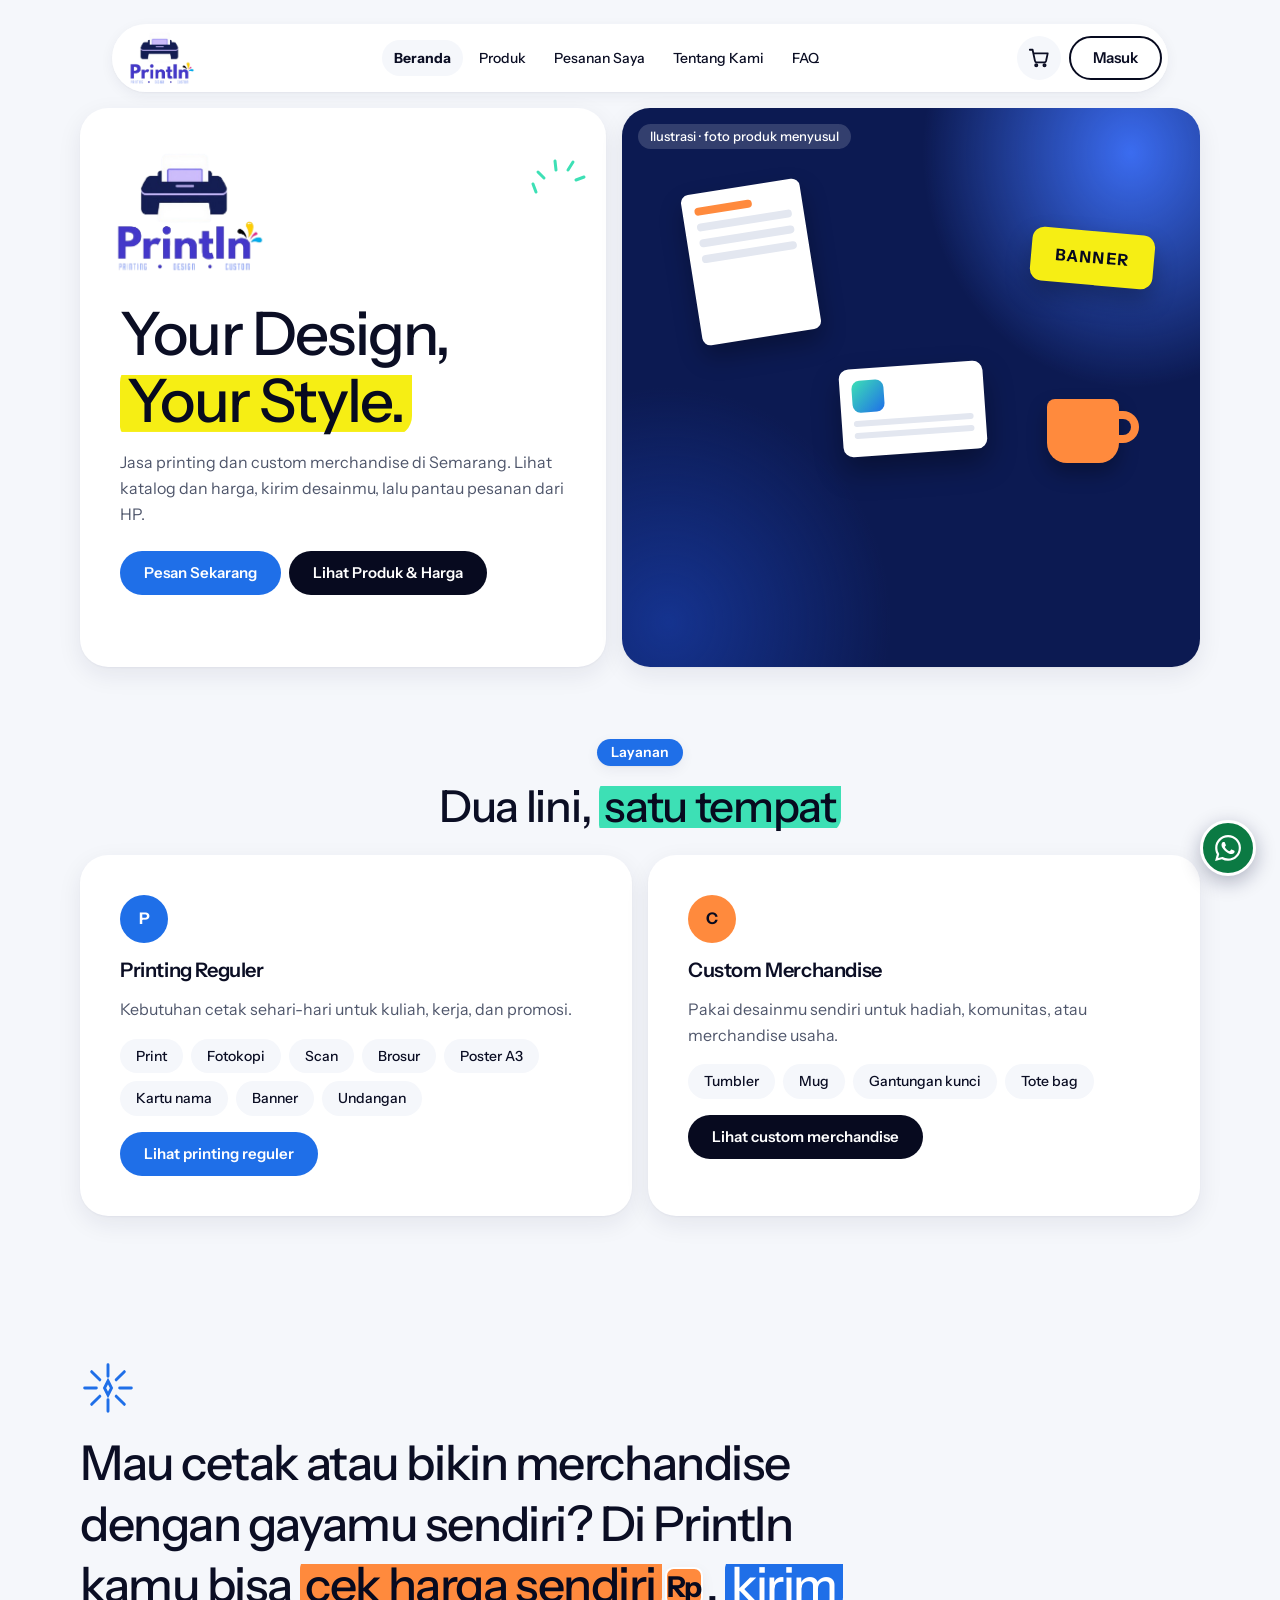
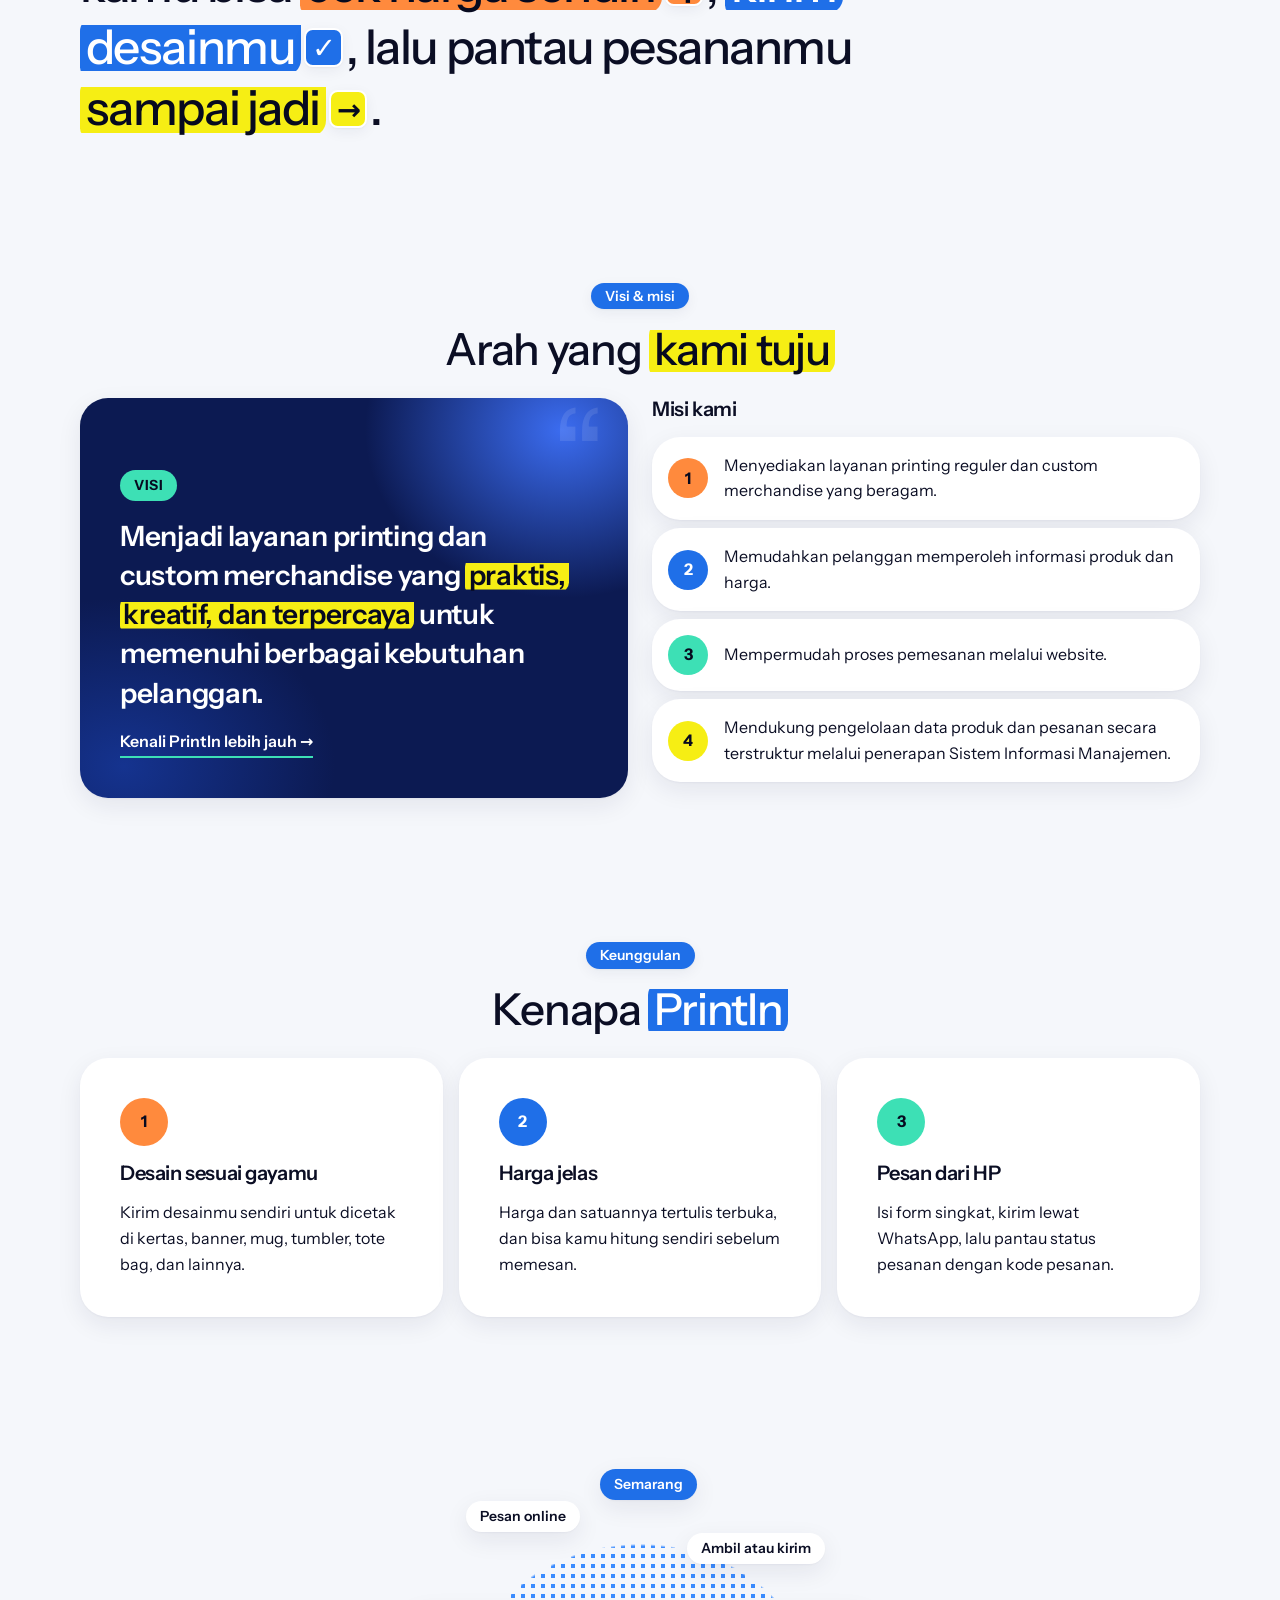
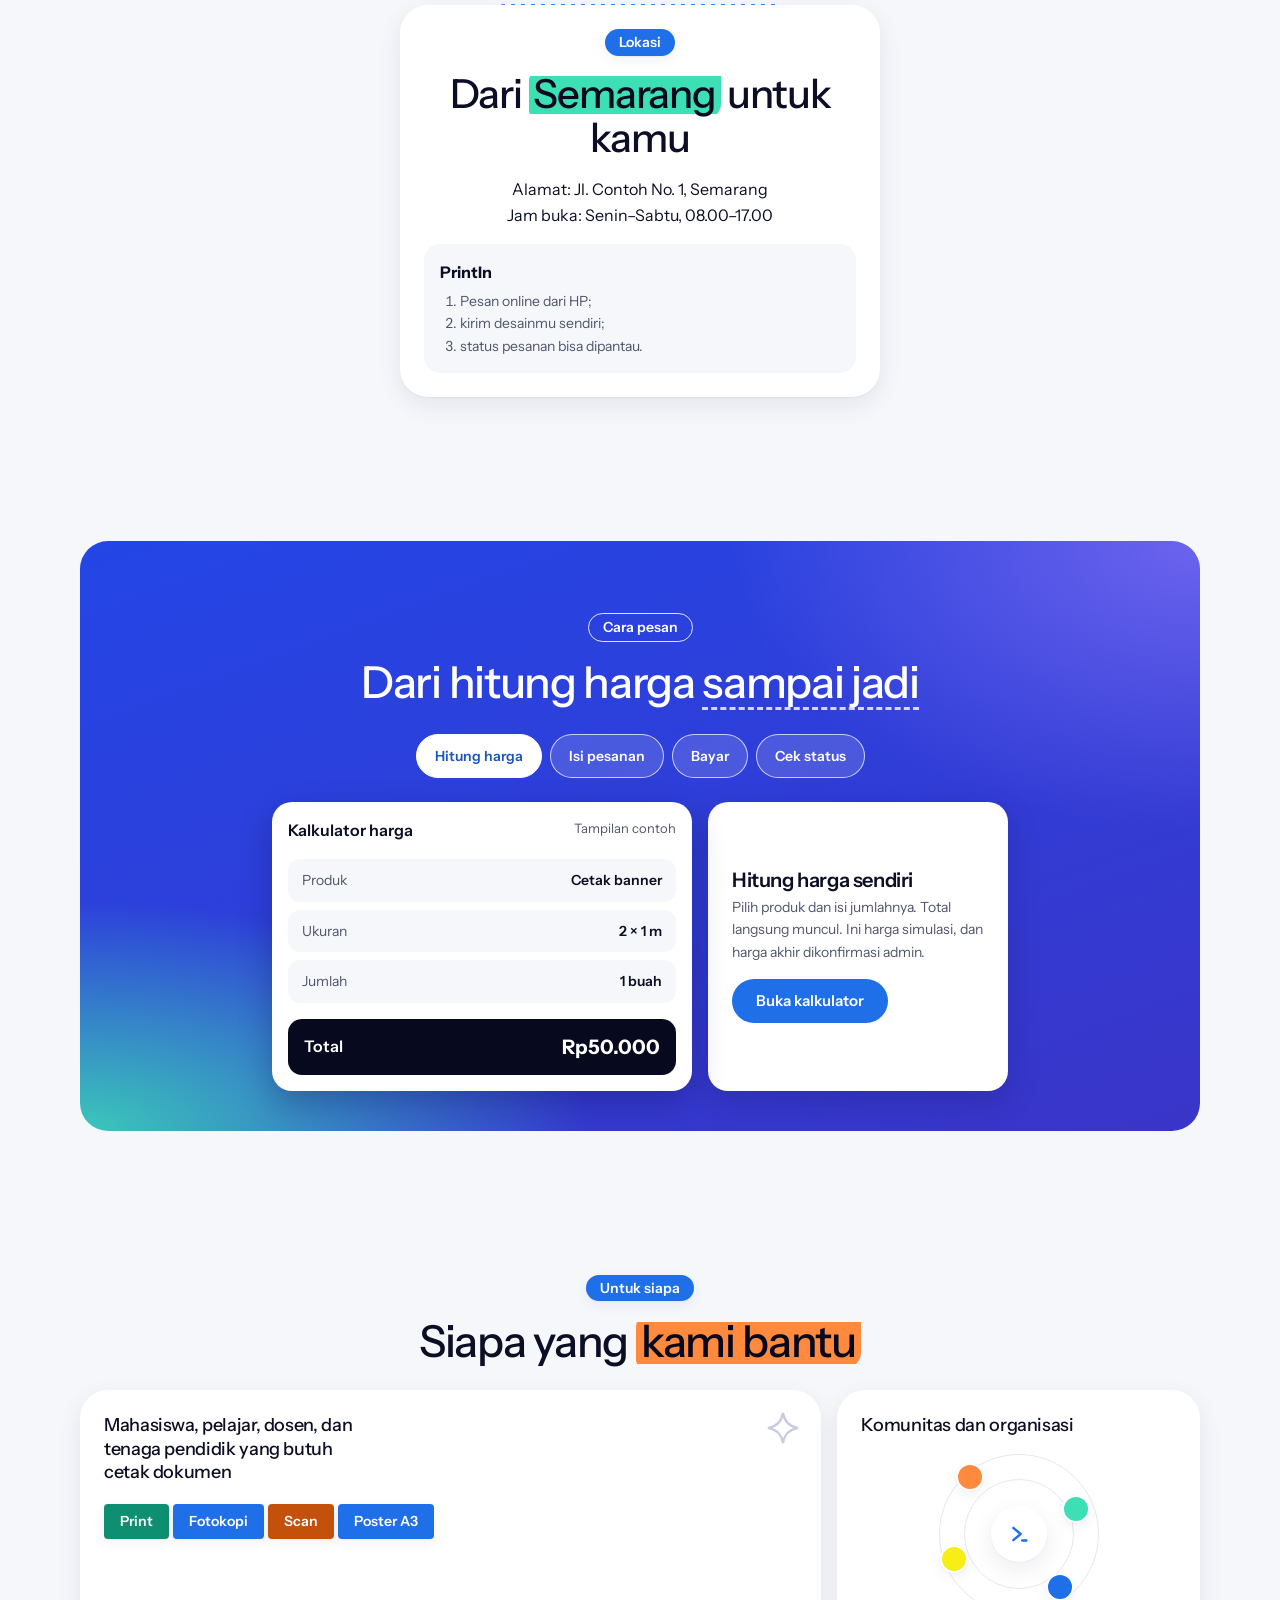
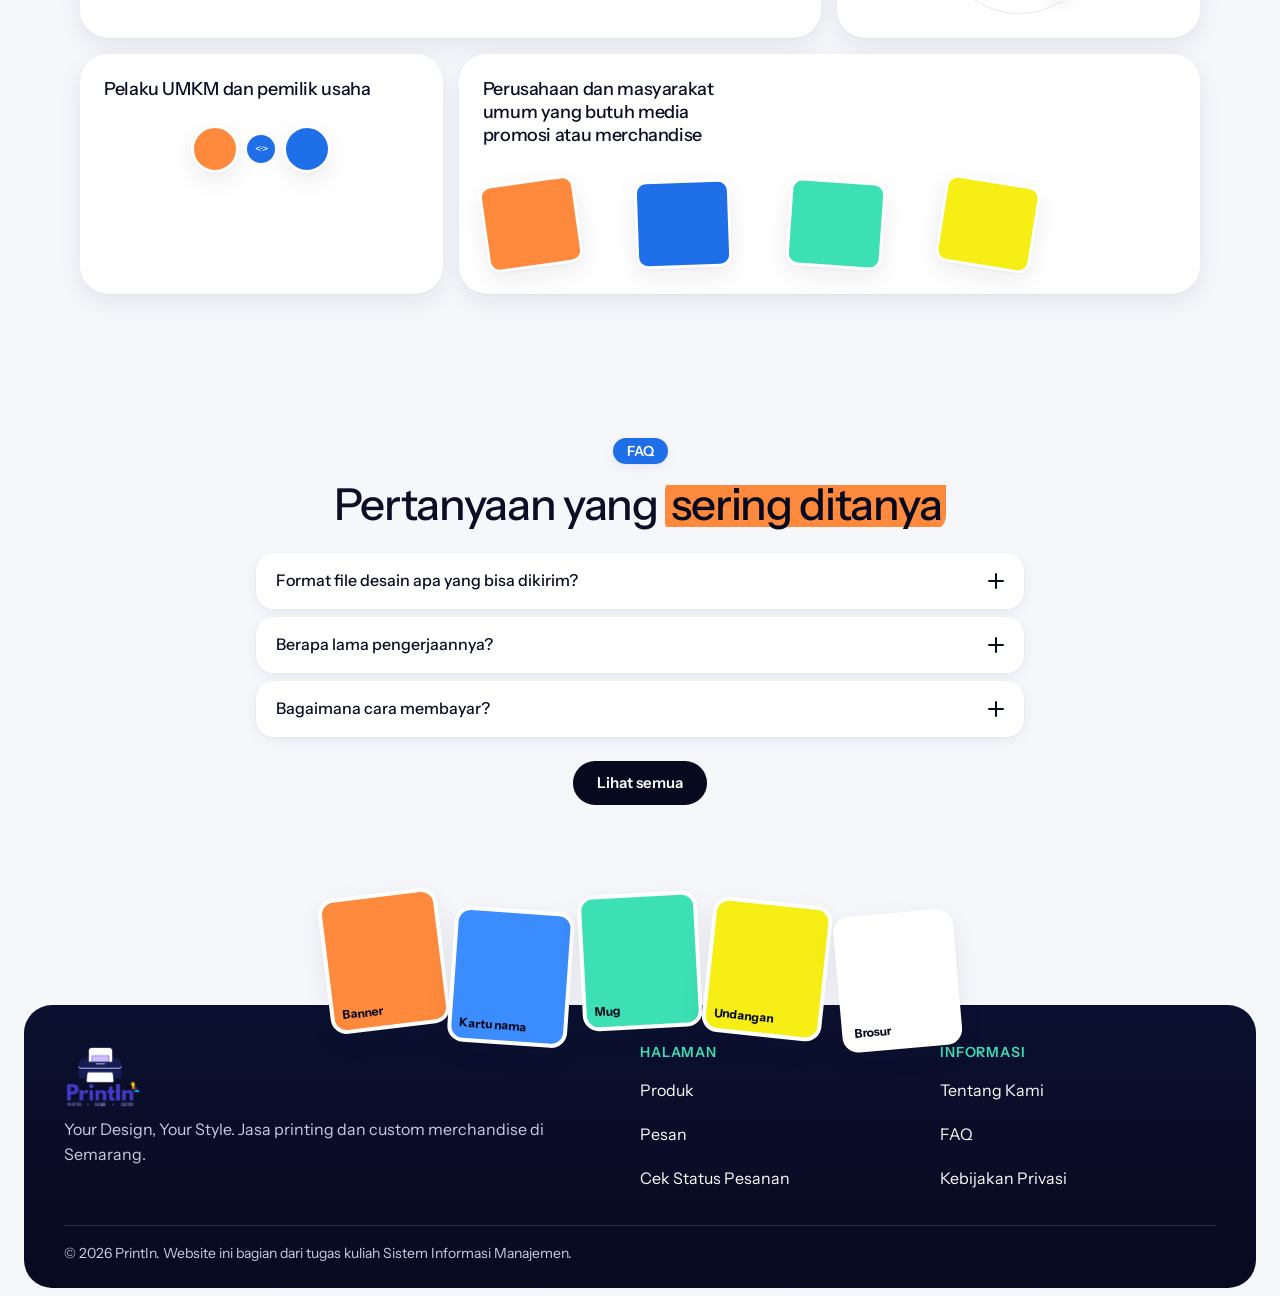
==== index.html @ f27b5f3b "2 commit" ====
<!DOCTYPE html>
<html lang="id">
<head>
  <meta charset="UTF-8">
  <meta name="viewport" content="width=device-width, initial-scale=1">
  <title>PrintIn — Your Design, Your Style</title>
  <meta name="description" content="PrintIn, jasa printing dan custom merchandise di Semarang. Lihat katalog, hitung harga, kirim desainmu, dan pantau pesanan dari HP.">
  <script>document.documentElement.classList.add('js')</script>
  <link rel="stylesheet" href="css/style.css">
  <link rel="icon" type="image/png" href="img/printin-logo.png">
</head>
<body>
  <a class="lewati-konten" href="#konten">Lewati ke konten</a>

  <header class="header-situs">
    <div class="wadah">
      <div class="pil-nav">
        <a class="logo" href="index.html" aria-label="PrintIn, ke beranda"><img class="logo-gambar" src="img/printin-logo.png" alt="PrintIn" width="61" height="48"></a>
        <nav aria-label="Menu utama">
          <ul class="menu-utama" id="menu-utama">
            <li><a href="index.html">Beranda</a></li>
            <li><a href="produk.html">Produk</a></li>
            <!-- <li><a href="pesan.html">Pesan</a></li> -->
            <li><a href="status.html">Pesanan Saya</a></li>
            <li><a href="tentang.html">Tentang Kami</a></li>
            <li><a href="kontak.html">FAQ</a></li>
            <li class="hanya-hp"><a href="login.html">Masuk</a></li>
            <li class="hanya-hp"><a href="daftar.html">Daftar</a></li>
          </ul>
        </nav>
        <div class="aksi-nav">
          <a class="tombol-keranjang" href="keranjang.html" aria-label="Keranjang, kosong">
            <svg viewBox="0 0 24 24" width="22" height="22" fill="none" stroke="currentColor" stroke-width="2" stroke-linecap="round" stroke-linejoin="round" aria-hidden="true" focusable="false"><circle cx="9" cy="20" r="1.2"/><circle cx="18" cy="20" r="1.2"/><path d="M2 3h3l2.6 12.2a2 2 0 0 0 2 1.6h8.2a2 2 0 0 0 1.9-1.5L21.5 7H6"/></svg>
            <span class="lencana" data-jumlah-keranjang hidden>0</span>
          </a>
          <a class="btn btn-garis btn-masuk" href="login.html">Masuk</a>
          <button class="tombol-menu" type="button" aria-expanded="false" aria-controls="menu-utama" aria-label="Buka menu">
            <span class="garis"></span><span class="garis"></span><span class="garis"></span>
          </button>
        </div>
      </div>
    </div>
  </header>

  <main id="konten">
    <!-- Hero: tagline + value proposition -->
    <section class="hero" aria-labelledby="judul-hero">
      <div class="wadah hero-grid">
        <div class="kartu hero-teks-kartu reveal">
          <img class="logo-kotak" src="img/printin-logo.png" alt="Logo PrintIn: printer dengan percikan tinta" width="130" height="102">
          <svg class="doodle doodle-sinar" viewBox="0 0 56 56" fill="none" stroke="currentColor" stroke-width="3" stroke-linecap="round" aria-hidden="true"><path d="M6 36l-3-8M14 22l-6-6M26 14l-1-9M38 14l5-8M46 24l8-3"/></svg>
          <h1 id="judul-hero" lang="en">Your Design, <span class="sorot">Your Style.</span></h1>
          <p class="hero-sub">Jasa printing dan custom merchandise di Semarang. Lihat katalog dan harga, kirim desainmu, lalu pantau pesanan dari HP.</p>
          <div class="hero-aksi">
            <a class="btn btn-utama" href="pesan.html">Pesan Sekarang</a>
            <a class="btn btn-hitam" href="produk.html">Lihat Produk &amp; Harga</a>
          </div>
        </div>
        <div class="hero-visual reveal" style="--d: 120ms" role="img" aria-label="Ilustrasi kertas, banner, kartu nama, dan mug. Foto produk asli menyusul.">
          <p class="catatan-visual">Ilustrasi &middot; foto produk menyusul</p>
          <div class="benda benda-kertas"><i></i><i></i><i></i><i></i></div>
          <div class="benda benda-banner">BANNER</div>
          <div class="benda benda-kartu"><b></b><i></i><i></i></div>
          <div class="benda benda-mug"></div>
        </div>
      </div>
    </section>

    <!-- Dua lini layanan -->
    <section class="wadah bagian" aria-labelledby="judul-lini">
      <div class="tengah reveal">
        <span class="pil">Layanan</span>
        <h2 id="judul-lini">Dua lini, <span class="sorot sorot-tosca">satu tempat</span></h2>
      </div>
      <div class="dua-kolom" data-urut>
        <article class="kartu kartu-pad kartu-lini">
          <span class="ikon-bulat bg-biru" aria-hidden="true">P</span>
          <h3>Printing Reguler</h3>
          <p>Kebutuhan cetak sehari-hari untuk kuliah, kerja, dan promosi.</p>
          <ul class="chip-daftar daftar-bersih">
            <li class="chip">Print</li><li class="chip">Fotokopi</li><li class="chip">Scan</li><li class="chip">Brosur</li><li class="chip">Poster A3</li><li class="chip">Kartu nama</li><li class="chip">Banner</li><li class="chip">Undangan</li>
          </ul>
          <a class="btn btn-utama" href="produk.html?lini=Printing%20Reguler">Lihat printing reguler</a>
        </article>
        <article class="kartu kartu-pad kartu-lini">
          <span class="ikon-bulat bg-oranye" aria-hidden="true">C</span>
          <h3>Custom Merchandise</h3>
          <p>Pakai desainmu sendiri untuk hadiah, komunitas, atau merchandise usaha.</p>
          <ul class="chip-daftar daftar-bersih">
            <li class="chip">Tumbler</li><li class="chip">Mug</li><li class="chip">Gantungan kunci</li><li class="chip">Tote bag</li>
          </ul>
          <a class="btn btn-hitam" href="produk.html?lini=Custom%20Merchandise">Lihat custom merchandise</a>
        </article>
      </div>
    </section>

    <!-- Pernyataan besar dengan stabilo -->
    <section class="wadah pernyataan reveal" aria-label="Tentang PrintIn">
      <svg class="doodle doodle-percik" viewBox="0 0 48 48" fill="none" stroke="currentColor" stroke-width="2.5" stroke-linecap="round" aria-hidden="true"><path d="M24 4v10M24 34v10M4 24h10M34 24h10M10 10l7 7M31 31l7 7M38 10l-7 7M17 31l-7 7"/><path d="M24 18l3 6-3 6-3-6z"/></svg>
      <p>Mau cetak atau bikin merchandise dengan gayamu sendiri? Di PrintIn kamu bisa <span class="sorot sorot-oranye">cek harga sendiri</span><span class="ikon-kecil ikon-oranye" aria-hidden="true">Rp</span>, <span class="sorot sorot-biru" style="transition-delay: 800ms">kirim desainmu</span><span class="ikon-kecil ikon-biru" aria-hidden="true">&#10003;</span>, lalu pantau pesananmu <span class="sorot" style="transition-delay: 1250ms">sampai jadi</span><span class="ikon-kecil ikon-kuning" aria-hidden="true">&rarr;</span>.</p>
    </section>

    <!-- Visi & misi: sama dengan halaman Tentang Kami (CLAUDE.md bagian 1) -->
    <section class="wadah bagian" aria-labelledby="judul-visi">
      <div class="tengah reveal">
        <span class="pil">Visi &amp; misi</span>
        <h2 id="judul-visi">Arah yang <span class="sorot">kami tuju</span></h2>
      </div>
      <div class="visi-misi">
        <article class="visi-kartu reveal" aria-labelledby="judul-visi-teks">
          <span class="visi-label" id="judul-visi-teks">Visi</span>
          <p class="visi-isi">Menjadi layanan printing dan custom merchandise yang <span class="sorot">praktis, kreatif, dan terpercaya</span> untuk memenuhi berbagai kebutuhan pelanggan.</p>
          <a class="visi-tautan" href="tentang.html">Kenali PrintIn lebih jauh <span aria-hidden="true">&rarr;</span></a>
        </article>
        <div class="misi-wadah">
          <h3 class="misi-judul reveal">Misi kami</h3>
          <ol class="misi-daftar daftar-bersih" data-urut>
            <li class="kartu misi-item">
              <span class="ikon-bulat bg-oranye" aria-hidden="true">1</span>
              <p>Menyediakan layanan printing reguler dan custom merchandise yang beragam.</p>
            </li>
            <li class="kartu misi-item">
              <span class="ikon-bulat bg-biru" aria-hidden="true">2</span>
              <p>Memudahkan pelanggan memperoleh informasi produk dan harga.</p>
            </li>
            <li class="kartu misi-item">
              <span class="ikon-bulat bg-tosca" aria-hidden="true">3</span>
              <p>Mempermudah proses pemesanan melalui website.</p>
            </li>
            <li class="kartu misi-item">
              <span class="ikon-bulat bg-kuning" aria-hidden="true">4</span>
              <p>Mendukung pengelolaan data produk dan pesanan secara terstruktur melalui penerapan Sistem Informasi Manajemen.</p>
            </li>
          </ol>
        </div>
      </div>
    </section>

    <!-- Keunggulan -->
    <section class="wadah bagian" aria-labelledby="judul-unggul">
      <div class="tengah reveal">
        <span class="pil">Keunggulan</span>
        <h2 id="judul-unggul">Kenapa <span class="sorot sorot-biru">PrintIn</span></h2>
      </div>
      <div class="kisi kisi-3" data-urut>
        <div class="kartu kartu-pad">
          <span class="ikon-bulat bg-oranye" aria-hidden="true">1</span>
          <h3>Desain sesuai gayamu</h3>
          <p>Kirim desainmu sendiri untuk dicetak di kertas, banner, mug, tumbler, tote bag, dan lainnya.</p>
        </div>
        <div class="kartu kartu-pad">
          <span class="ikon-bulat bg-biru" aria-hidden="true">2</span>
          <h3>Harga jelas</h3>
          <p>Harga dan satuannya tertulis terbuka, dan bisa kamu hitung sendiri sebelum memesan.</p>
        </div>
        <div class="kartu kartu-pad">
          <span class="ikon-bulat bg-tosca" aria-hidden="true">3</span>
          <h3>Pesan dari HP</h3>
          <p>Isi form singkat, kirim lewat WhatsApp, lalu pantau status pesanan dengan kode pesanan.</p>
        </div>
      </div>
    </section>

    <!-- Lokasi -->
    <section class="wadah bagian lokasi" aria-labelledby="judul-lokasi">
      <div class="lokasi-bungkus reveal">
        <div class="kubah" aria-hidden="true"></div>
        <span class="kubah-pin">Pesan online</span>
        <span class="kubah-pin">Ambil atau kirim</span>
        <span class="kubah-pin utama">Semarang</span>
      </div>
      <div class="kartu lokasi-kartu reveal" style="--d: 150ms">
        <span class="pil">Lokasi</span>
        <h2 id="judul-lokasi">Dari <span class="sorot sorot-tosca">Semarang</span> untuk kamu</h2>
        <p>Alamat: <span data-config="alamat">Jl. Contoh No. 1, Semarang</span><br>Jam buka: <span data-config="jamBuka">Senin–Sabtu, 08.00–17.00</span></p>
        <div class="panel-daftar">
          <strong>PrintIn</strong>
          <ol>
            <li>Pesan online dari HP;</li>
            <li>kirim desainmu sendiri;</li>
            <li>status pesanan bisa dipantau.</li>
          </ol>
        </div>
      </div>
    </section>

    <!-- Cara pesan: bagian bergradien dengan tab -->
    <section class="wadah bagian" aria-labelledby="judul-fitur">
      <div class="fitur reveal" data-tab>
        <div class="tengah">
          <span class="pil pil-garis">Cara pesan</span>
          <h2 id="judul-fitur">Dari hitung harga <span class="garis-bawah">sampai jadi</span></h2>
        </div>
        <div class="tab-daftar" role="tablist" aria-label="Langkah memesan">
          <button class="tab" role="tab" id="tab-1" aria-controls="panel-1" aria-selected="true" type="button">Hitung harga</button>
          <button class="tab" role="tab" id="tab-2" aria-controls="panel-2" aria-selected="false" type="button">Isi pesanan</button>
          <button class="tab" role="tab" id="tab-3" aria-controls="panel-3" aria-selected="false" type="button">Bayar</button>
          <button class="tab" role="tab" id="tab-4" aria-controls="panel-4" aria-selected="false" type="button">Cek status</button>
        </div>

        <div class="panel-tab" role="tabpanel" id="panel-1" aria-labelledby="tab-1">
          <div class="mock" aria-hidden="true">
            <p class="mock-label">Tampilan contoh</p>
            <p class="mock-judul">Kalkulator harga</p>
            <div class="mock-baris"><span>Produk</span><span>Cetak banner</span></div>
            <div class="mock-baris"><span>Ukuran</span><span>2 &times; 1 m</span></div>
            <div class="mock-baris"><span>Jumlah</span><span>1 buah</span></div>
            <div class="mock-total"><span>Total</span><strong>Rp50.000</strong></div>
          </div>
          <div class="keterangan-fitur">
            <div>
              <h3>Hitung harga sendiri</h3>
              <p>Pilih produk dan isi jumlahnya. Total langsung muncul. Ini harga simulasi, dan harga akhir dikonfirmasi admin.</p>
            </div>
            <a class="btn btn-utama" href="produk.html#kalkulator">Buka kalkulator</a>
          </div>
        </div>

        <div class="panel-tab" role="tabpanel" id="panel-2" aria-labelledby="tab-2">
          <div class="mock" aria-hidden="true">
            <p class="mock-label">Tampilan contoh</p>
            <p class="mock-judul">Form pesanan</p>
            <div class="mock-baris"><span>Nama</span><span>Nama kamu</span></div>
            <div class="mock-baris"><span>WhatsApp</span><span>08xx xxxx xxxx</span></div>
            <div class="mock-baris"><span>Link file desain</span><span>drive.google.com/…</span></div>
            <div class="mock-centang"><i></i>Saya setuju dengan Kebijakan Privasi</div>
            <div class="mock-tombol">Lanjut ke WhatsApp</div>
          </div>
          <div class="keterangan-fitur">
            <div>
              <h3>Isi pesanan dan kirim desain</h3>
              <p>Isi nama dan WhatsApp, lalu sertakan link desainmu. Produk custom wajib menyertakan desain.</p>
            </div>
            <a class="btn btn-utama" href="pesan.html">Mulai pesan</a>
          </div>
        </div>

        <div class="panel-tab" role="tabpanel" id="panel-3" aria-labelledby="tab-3">
          <div class="mock" aria-hidden="true">
            <p class="mock-label">Contoh / mockup</p>
            <p class="mock-judul">Pembayaran QRIS</p>
            <div class="mock-qris"></div>
            <div class="mock-baris"><span>Nominal</span><span>Rp50.000</span></div>
            <div class="mock-baris"><span>Catatan</span><span>Bukan pembayaran sungguhan</span></div>
          </div>
          <div class="keterangan-fitur">
            <div>
              <h3>Bayar lewat QRIS</h3>
              <p>Halaman pembayaran ini contoh (mockup). Setelah bayar, konfirmasi lewat WhatsApp.</p>
            </div>
            <a class="btn btn-utama" href="bayar.html">Lihat halaman bayar</a>
          </div>
        </div>

        <div class="panel-tab" role="tabpanel" id="panel-4" aria-labelledby="tab-4">
          <div class="mock" aria-hidden="true">
            <p class="mock-label">Tampilan contoh</p>
            <p class="mock-judul">Status PRT-0001</p>
            <ul class="mock-linimasa">
              <li>Diterima</li>
              <li>Cek desain</li>
              <li class="aktif">Diproses</li>
              <li class="belum">Siap diambil</li>
              <li class="belum">Selesai</li>
            </ul>
          </div>
          <div class="keterangan-fitur">
            <div>
              <h3>Cek status kapan saja</h3>
              <p>Masukkan kode pesanan untuk melihat sampai mana pesananmu dikerjakan.</p>
            </div>
            <a class="btn btn-utama" href="status.html">Cek status</a>
          </div>
        </div>
      </div>
    </section>

    <!-- Untuk siapa (target pasar) -->
    <section class="wadah bagian" aria-labelledby="judul-siapa">
      <div class="tengah reveal">
        <span class="pil">Untuk siapa</span>
        <h2 id="judul-siapa">Siapa yang <span class="sorot sorot-oranye">kami bantu</span></h2>
      </div>
      <div class="bento" data-urut>
        <div class="kartu bento-kartu bento-lebar">
          <svg class="kilau" viewBox="0 0 24 24" fill="none" stroke="currentColor" stroke-width="1.5" aria-hidden="true"><path d="M12 2c1 6 4 9 10 10-6 1-9 4-10 10-1-6-4-9-10-10 6-1 9-4 10-10z"/></svg>
          <h3>Mahasiswa, pelajar, dosen, dan tenaga pendidik yang butuh cetak dokumen</h3>
          <div aria-hidden="true">
            <span class="tag-melayang tag-tosca">Print</span><span class="tag-melayang tag-biru">Fotokopi</span><span class="tag-melayang tag-oranye">Scan</span><span class="tag-melayang tag-biru">Poster A3</span>
          </div>
        </div>
        <div class="kartu bento-kartu">
          <h3>Komunitas dan organisasi</h3>
          <div class="orbit" aria-hidden="true">
            <span class="orbit-titik"></span><span class="orbit-titik"></span><span class="orbit-titik"></span><span class="orbit-titik"></span>
            <span class="orbit-pusat"><svg viewBox="0 0 32 32" width="26" height="26" fill="none" stroke="#1f6fe8" stroke-width="3" stroke-linecap="round" stroke-linejoin="round"><path d="M9 8.5l9 7.5-9 7.5"/><path d="M20 24h5"/></svg></span>
          </div>
        </div>
        <div class="kartu bento-kartu">
          <h3>Pelaku UMKM dan pemilik usaha</h3>
          <div class="sambung" aria-hidden="true"><span class="sambung-titik"></span><span class="sambung-tengah">&lt;&middot;&gt;</span><span class="sambung-titik"></span></div>
        </div>
        <div class="kartu bento-kartu bento-lebar">
          <h3>Perusahaan dan masyarakat umum yang butuh media promosi atau merchandise</h3>
          <div class="tumpukan" aria-hidden="true"><span class="lembar"></span><span class="lembar"></span><span class="lembar"></span><span class="lembar"></span></div>
        </div>
      </div>
    </section>

    <!-- FAQ ringkas. Selengkapnya di halaman Kontak & FAQ -->
    <section class="wadah bagian" aria-labelledby="judul-faq">
      <div class="tengah reveal">
        <span class="pil">FAQ</span>
        <h2 id="judul-faq">Pertanyaan yang <span class="sorot sorot-oranye">sering ditanya</span></h2>
      </div>
      <div class="faq" data-akordeon data-urut>
        <div class="akordeon-item">
          <h3><button class="akordeon-tombol" id="faq-t1" type="button" aria-expanded="false" aria-controls="faq-p1">Format file desain apa yang bisa dikirim?<span class="plus" aria-hidden="true"></span></button></h3>
          <div class="akordeon-isi" id="faq-p1" role="region" aria-labelledby="faq-t1"><div><p>PDF, PNG, atau JPG dengan ukuran maksimal 10 MB per file. Kamu juga bisa menempelkan link Google Drive di form pesanan.</p></div></div>
        </div>
        <div class="akordeon-item">
          <h3><button class="akordeon-tombol" id="faq-t2" type="button" aria-expanded="false" aria-controls="faq-p2">Berapa lama pengerjaannya?<span class="plus" aria-hidden="true"></span></button></h3>
          <div class="akordeon-isi" id="faq-p2" role="region" aria-labelledby="faq-t2"><div><p>Estimasi selesai tertulis di setiap produk di halaman Produk. Waktunya bisa berubah kalau pesanan sedang ramai.</p></div></div>
        </div>
        <div class="akordeon-item">
          <h3><button class="akordeon-tombol" id="faq-t3" type="button" aria-expanded="false" aria-controls="faq-p3">Bagaimana cara membayar?<span class="plus" aria-hidden="true"></span></button></h3>
          <div class="akordeon-isi" id="faq-p3" role="region" aria-labelledby="faq-t3"><div><p>Lewat QRIS setelah pesanan dikirim. Halaman pembayaran di website ini masih contoh (mockup), jadi konfirmasi pembayaran dilakukan lewat WhatsApp.</p></div></div>
        </div>
      </div>
      <p class="tengah reveal" style="margin-top: 1.5rem;"><a class="btn btn-hitam" href="kontak.html">Lihat semua</a></p>
    </section>
  </main>

  <footer class="footer-situs">
    <div class="footer-lembar" aria-hidden="true"><span>Banner</span><span>Kartu nama</span><span>Mug</span><span>Undangan</span><span>Brosur</span></div>
    <div class="footer-grid">
      <div>
        <a class="logo" href="index.html" aria-label="PrintIn, ke beranda"><img class="logo-gambar" src="img/printin-logo.png" alt="PrintIn" width="61" height="48"></a>
        <p>Your Design, Your Style. Jasa printing dan custom merchandise di Semarang.</p>
      </div>
      <nav aria-label="Tautan footer">
        <h2>Halaman</h2>
        <ul>
          <li><a href="produk.html">Produk</a></li>
          <li><a href="pesan.html">Pesan</a></li>
          <li><a href="status.html">Cek Status Pesanan</a></li>
        </ul>
      </nav>
      <nav aria-label="Informasi">
        <h2>Informasi</h2>
        <ul>
          <li><a href="tentang.html">Tentang Kami</a></li>
          <li><a href="kontak.html">FAQ</a></li>
          <li><a href="privasi.html">Kebijakan Privasi</a></li>
        </ul>
      </nav>
    </div>
    <p class="footer-hak">&copy; <span data-tahun>2026</span> PrintIn. Website ini bagian dari tugas kuliah Sistem Informasi Manajemen.</p>
  </footer>

  <script src="js/config.js"></script>
  <script src="js/main.js"></script>
</body>
</html>
---- css/style.css ----
/* PrintIn — style bersama.
   Gaya: kartu lembut bersudut bulat di atas latar biru-keabuan, navbar pil melayang,
   kata kunci disapu stabilo, elemen muncul bertahap saat di-scroll.
   Mobile-first: dasar untuk layar 360 px, lalu @media untuk layar besar. */

/* Font dihosting sendiri (Instrument Sans, lisensi OFL) */
@font-face {
  font-family: "Instrument Sans";
  font-style: normal;
  font-weight: 400 700;
  font-display: swap;
  src: url("fonts/instrument-sans.woff2") format("woff2");
}

/* ===== Token ===== */
:root {
  /* Warna dasar */
  --latar: #f5f7fb;
  --putih: #ffffff;
  --navy: #070a1f;
  --teks: #0b0e24;
  --teks-redup: #4f566b;           /* kontras 7:1 di atas latar */
  --garis: #e3e7f0;

  /* Warna aksen. Teks putih di atas biru kontras 4.7:1; teks navy di atas stabilo kontras tinggi. */
  --biru: #1f6fe8;
  --biru-gelap: #1857bd;
  --biru-titik: #3b8cff;           /* hanya ornamen */
  --kuning: #f6ee14;
  --oranye: #ff8a3d;
  --tosca: #3de0b5;
  --hijau-wa: #0b7a43;
  --fokus: #1f6fe8;

  /* Font */
  --font: "Instrument Sans", system-ui, -apple-system, "Segoe UI", Roboto, Arial, sans-serif;

  /* Skala huruf */
  --teks-kecil: 0.875rem;
  --teks-isi: 1rem;                /* 16 px */
  --teks-besar: 1.125rem;

  /* Skala spasi */
  --spasi-1: 0.25rem;
  --spasi-2: 0.5rem;
  --spasi-3: 1rem;
  --spasi-4: 1.5rem;
  --spasi-5: 2.5rem;
  --spasi-6: 4.5rem;

  --radius-kartu: 1.75rem;
  --radius-kecil: 1rem;
  --bayangan: 0 1px 2px rgba(20, 30, 70, 0.04), 0 8px 24px rgba(20, 30, 70, 0.08);
  --bayangan-lembut: 0 1px 2px rgba(20, 30, 70, 0.04), 0 4px 14px rgba(20, 30, 70, 0.06);
  --lebar-maks: 72rem;
  --tinggi-sentuh: 2.75rem;        /* 44 px */
  --ease: cubic-bezier(0.2, 0.7, 0.2, 1);
}

/* ===== Dasar ===== */
*,
*::before,
*::after {
  box-sizing: border-box;
}

html {
  scroll-behavior: smooth;
}

body {
  margin: 0;
  font-family: var(--font);
  font-size: var(--teks-isi);
  line-height: 1.6;
  color: var(--teks);
  background: var(--latar);
  /* ruang bawah agar konten tidak tertutup tombol melayang */
  padding-bottom: 6rem;
  overflow-x: hidden;
}

img {
  max-width: 100%;
  height: auto;
  display: block;
}

a {
  color: var(--biru);
  text-underline-offset: 3px;
}

a:hover {
  color: var(--biru-gelap);
}

h1, h2, h3 {
  margin: 0 0 var(--spasi-3);
  font-weight: 500;
  line-height: 1.12;
  letter-spacing: -0.03em;
  color: var(--teks);
}

h1 { font-size: clamp(2.25rem, 7.5vw, 3.75rem); }
h2 { font-size: clamp(1.75rem, 5vw, 2.75rem); }
h3 { font-size: 1.25rem; letter-spacing: -0.02em; font-weight: 600; }

p {
  margin: 0 0 var(--spasi-3);
}

:focus-visible {
  outline: 3px solid var(--fokus);
  outline-offset: 3px;
}

.wadah {
  width: 100%;
  max-width: var(--lebar-maks);
  margin-inline: auto;
  padding-inline: var(--spasi-3);
}

.bagian {
  padding-block: var(--spasi-5);
}

.daftar-bersih {
  list-style: none;
  margin: 0;
  padding: 0;
}

.tengah {
  text-align: center;
}

/* Tautan lompat untuk pengguna keyboard / pembaca layar */
.lewati-konten {
  position: absolute;
  left: var(--spasi-3);
  top: -4rem;
  z-index: 200;
  padding: var(--spasi-2) var(--spasi-3);
  background: var(--navy);
  color: #fff;
  font-weight: 600;
  border-radius: 999px;
}

.lewati-konten:focus {
  top: var(--spasi-2);
  color: #fff;
}

/* ===== Komponen kecil ===== */
.kartu {
  background: var(--putih);
  border-radius: var(--radius-kartu);
  box-shadow: var(--bayangan);
}

/* Label pil kecil di atas judul bagian */
.pil {
  display: inline-block;
  margin-bottom: var(--spasi-3);
  padding: 0.125rem 0.875rem;
  background: var(--biru);
  color: #fff;
  border-radius: 999px;
  font-size: var(--teks-kecil);
  font-weight: 600;
  box-shadow: var(--bayangan-lembut);
}

.pil-garis {
  background: transparent;
  border: 1.5px solid rgba(255, 255, 255, 0.85);
  box-shadow: none;
}

/* Penanda data contoh (wajib untuk semua data fiktif) */
.label-contoh {
  display: inline-block;
  padding: 0.125rem 0.75rem;
  border: 1.5px dashed currentColor;
  border-radius: 999px;
  font-size: var(--teks-kecil);
  font-weight: 600;
  white-space: nowrap;
}

/* ===== Tombol ===== */
.btn {
  display: inline-flex;
  align-items: center;
  justify-content: center;
  gap: var(--spasi-2);
  min-height: var(--tinggi-sentuh);
  padding: 0.5rem 1.375rem;
  border: 2px solid transparent;
  border-radius: 999px;
  font: inherit;
  font-size: 0.9375rem;
  font-weight: 600;
  text-decoration: none;
  cursor: pointer;
  transition: transform 160ms var(--ease), background-color 160ms, box-shadow 160ms, color 160ms;
}

.btn:hover {
  transform: translateY(-2px);
  box-shadow: 0 6px 16px rgba(20, 30, 70, 0.18);
}

.btn:active {
  transform: translateY(0);
  box-shadow: none;
}

.btn[disabled],
.btn[aria-disabled="true"] {
  opacity: 0.5;
  cursor: not-allowed;
  transform: none;
  box-shadow: none;
}

.btn-utama {
  background: var(--biru);
  color: #fff;
}

.btn-utama:hover {
  background: var(--biru-gelap);
  color: #fff;
}

.btn-hitam {
  background: var(--navy);
  color: #fff;
}

.btn-hitam:hover {
  background: #1b2040;
  color: #fff;
}

.btn-putih {
  background: #fff;
  color: var(--teks);
}

.btn-putih:hover {
  color: var(--teks);
}

.btn-wa {
  background: var(--hijau-wa);
  color: #fff;
}

.btn-wa:hover {
  color: #fff;
  filter: brightness(0.92);
}

/* ===== Stabilo: kata kunci disapu warna dari kiri ke kanan ===== */
.sorot {
  --warna-sorot: var(--kuning);
  padding: 0 0.12em;
  border-radius: 0.3em 0.12em 0.35em 0.18em;
  background-image: linear-gradient(var(--warna-sorot), var(--warna-sorot));
  background-repeat: no-repeat;
  background-position: 0 65%;
  background-size: 100% 78%;
  -webkit-box-decoration-break: clone;
  box-decoration-break: clone;
  color: var(--navy);
  transition: background-size 800ms var(--ease) 350ms;
}

.sorot-oranye { --warna-sorot: var(--oranye); }
.sorot-tosca { --warna-sorot: var(--tosca); }

.sorot-biru {
  --warna-sorot: var(--biru);
  color: #fff;
}

/* ===== Header: navbar pil melayang ===== */
.header-situs {
  position: sticky;
  top: 0;
  z-index: 100;
  padding-block: var(--spasi-3) 0;
  pointer-events: none;
}

.pil-nav {
  position: relative;
  display: flex;
  align-items: center;
  justify-content: space-between;
  gap: var(--spasi-3);
  width: 100%;
  max-width: 66rem;
  margin-inline: auto;
  padding: 0.375rem 0.5rem 0.375rem 1rem;
  background: rgba(255, 255, 255, 0.92);
  -webkit-backdrop-filter: blur(10px);
  backdrop-filter: blur(10px);
  border-radius: 999px;
  box-shadow: var(--bayangan-lembut);
  pointer-events: auto;
  transition: box-shadow 200ms;
}

.header-situs.melayang .pil-nav {
  box-shadow: var(--bayangan);
}

.logo {
  display: inline-flex;
  align-items: center;
  gap: 0.5rem;
  min-height: var(--tinggi-sentuh);
  color: var(--teks);
  font-size: 1.25rem;
  font-weight: 700;
  letter-spacing: -0.04em;
  text-decoration: none;
}

.logo:hover {
  color: var(--teks);
}

.logo-tanda {
  flex: none;
  transition: transform 300ms var(--ease);
}

.logo:hover .logo-tanda {
  transform: rotate(-10deg) scale(1.05);
}

.pil-nav .btn-aksi {
  display: none;
}

/* Tombol hamburger (hanya tampil di HP) */
.tombol-menu {
  display: inline-flex;
  flex-direction: column;
  justify-content: center;
  align-items: center;
  gap: 5px;
  width: var(--tinggi-sentuh);
  height: var(--tinggi-sentuh);
  padding: 0;
  background: var(--navy);
  border: 0;
  border-radius: 999px;
  cursor: pointer;
}

.tombol-menu .garis {
  display: block;
  width: 18px;
  height: 2px;
  background: #fff;
  border-radius: 2px;
  transition: transform 200ms var(--ease), opacity 200ms;
}

.tombol-menu[aria-expanded="true"] .garis:nth-child(1) { transform: translateY(7px) rotate(45deg); }
.tombol-menu[aria-expanded="true"] .garis:nth-child(2) { opacity: 0; }
.tombol-menu[aria-expanded="true"] .garis:nth-child(3) { transform: translateY(-7px) rotate(-45deg); }

/* Menu di HP: kartu yang turun dari navbar */
.menu-utama {
  position: absolute;
  top: calc(100% + 0.5rem);
  left: 0;
  right: 0;
  display: none;
  margin: 0;
  padding: var(--spasi-2);
  list-style: none;
  background: var(--putih);
  border-radius: var(--radius-kartu);
  box-shadow: var(--bayangan);
}

.menu-utama.terbuka {
  display: block;
  animation: turun 220ms var(--ease) both;
}

.menu-utama a {
  display: flex;
  align-items: center;
  min-height: var(--tinggi-sentuh);
  padding: 0 var(--spasi-3);
  color: var(--teks);
  font-weight: 500;
  text-decoration: none;
  border-radius: 999px;
}

.menu-utama a:hover {
  background: var(--latar);
  color: var(--teks);
}

.menu-utama a[aria-current="page"] {
  background: var(--latar);
  font-weight: 700;
}

/* ===== Placeholder halaman yang belum diisi ===== */
.hero-sementara {
  margin-block: var(--spasi-4);
  padding: var(--spasi-5) var(--spasi-4);
  background: var(--putih);
  border-radius: var(--radius-kartu);
  box-shadow: var(--bayangan);
}

.catatan-sementara {
  display: inline-block;
  margin: 0;
  padding: 0.125rem 0.875rem;
  background: var(--kuning);
  border-radius: 999px;
  font-weight: 600;
}

/* ===== Hero ===== */
.hero {
  padding-top: var(--spasi-3);
}

.hero-grid {
  display: grid;
  gap: var(--spasi-3);
}

.hero-teks-kartu {
  position: relative;
  padding: var(--spasi-4) var(--spasi-4) var(--spasi-5);
}

.logo-kotak {
  display: grid;
  place-items: center;
  width: 3.5rem;
  height: 3.5rem;
  margin-bottom: var(--spasi-4);
  background: linear-gradient(135deg, var(--tosca), var(--biru));
  border-radius: 1rem;
  box-shadow: var(--bayangan);
}

.doodle-sinar {
  position: absolute;
  top: 3rem;
  right: 1.25rem;
  width: 3.5rem;
  color: var(--tosca);
}

.hero h1 {
  margin-bottom: var(--spasi-3);
}

.hero-sub {
  max-width: 28rem;
  margin-bottom: var(--spasi-4);
  color: var(--teks-redup);
}

.hero-aksi {
  display: flex;
  flex-wrap: wrap;
  gap: var(--spasi-2);
}

.promo-kecil {
  display: inline-flex;
  align-items: center;
  gap: var(--spasi-2);
  margin-bottom: var(--spasi-3);
  padding: 0.25rem 0.75rem 0.25rem 0.25rem;
  background: var(--latar);
  border-radius: 999px;
  font-size: var(--teks-kecil);
  font-weight: 500;
}

.promo-kecil strong {
  padding: 0.0625rem 0.625rem;
  background: var(--oranye);
  color: var(--navy);
  border-radius: 999px;
}

/* Kartu visual kanan: ilustrasi benda cetak (foto produk menyusul) */
.hero-visual {
  position: relative;
  min-height: 22rem;
  overflow: hidden;
  border-radius: var(--radius-kartu);
  background:
    radial-gradient(60% 70% at 88% 8%, #3b6cf0 0%, transparent 60%),
    radial-gradient(55% 60% at 8% 92%, #15338f 0%, transparent 70%),
    #0c1a52;
  box-shadow: var(--bayangan);
}

.benda {
  position: absolute;
  animation: melayang 6s ease-in-out infinite;
}

.benda-kertas {
  left: 12%;
  top: 14%;
  width: 7.5rem;
  height: 9.5rem;
  padding: 0.875rem 0.75rem;
  background: #fff;
  border-radius: 0.5rem;
  rotate: -9deg;
  box-shadow: 0 12px 24px rgba(0, 0, 0, 0.3);
}

.benda-kertas i {
  display: block;
  height: 0.5rem;
  margin-bottom: 0.5rem;
  background: var(--garis);
  border-radius: 99px;
}

.benda-kertas i:first-child {
  width: 60%;
  background: var(--oranye);
}

.benda-banner {
  right: 8%;
  top: 22%;
  padding: 0.875rem 1.5rem;
  background: var(--kuning);
  color: var(--navy);
  border-radius: 0.75rem;
  font-weight: 700;
  letter-spacing: 0.08em;
  rotate: 5deg;
  box-shadow: 0 12px 24px rgba(0, 0, 0, 0.3);
  animation-delay: -2s;
}

.benda-kartu {
  left: 38%;
  top: 46%;
  width: 9rem;
  height: 5.5rem;
  padding: 0.75rem;
  background: #fff;
  border-radius: 0.625rem;
  rotate: -4deg;
  box-shadow: 0 14px 28px rgba(0, 0, 0, 0.35);
  animation-delay: -4s;
}

.benda-kartu b {
  display: block;
  width: 2rem;
  height: 2rem;
  margin-bottom: 0.5rem;
  background: linear-gradient(135deg, var(--tosca), var(--biru));
  border-radius: 0.5rem;
}

.benda-kartu i {
  display: block;
  height: 0.375rem;
  margin-bottom: 0.375rem;
  background: var(--garis);
  border-radius: 99px;
}

.benda-mug {
  right: 14%;
  top: 52%;
  width: 4.5rem;
  height: 4rem;
  background: var(--oranye);
  border-radius: 0.5rem 0.5rem 1.25rem 1.25rem;
  box-shadow: 0 10px 20px rgba(0, 0, 0, 0.3);
  animation-delay: -1s;
}

.benda-mug::after {
  content: "";
  position: absolute;
  right: -1.25rem;
  top: 0.75rem;
  width: 1.5rem;
  height: 2rem;
  border: 0.5rem solid var(--oranye);
  border-left: 0;
  border-radius: 0 1rem 1rem 0;
}

.catatan-visual {
  position: absolute;
  left: var(--spasi-3);
  top: var(--spasi-3);
  margin: 0;
  padding: 0.125rem 0.75rem;
  background: rgba(255, 255, 255, 0.16);
  color: #fff;
  border-radius: 999px;
  font-size: 0.8125rem;
  font-weight: 500;
}

/* ===== Baris kategori: chip tengah disorot ===== */
.kategori {
  display: grid;
  gap: var(--spasi-2);
  margin-top: var(--spasi-3);
  padding: var(--spasi-3);
}

.baris-kategori {
  display: flex;
  align-items: center;
  justify-content: center;
  gap: var(--spasi-2);
  min-height: 3.25rem;
  overflow: hidden;
  white-space: nowrap;
}

.baris-kategori a:not(.chip-utama) {
  padding: 0.5rem 0;
  color: var(--teks);
  font-size: var(--teks-kecil);
  font-weight: 500;
  letter-spacing: 0.02em;
  text-decoration: none;
  text-transform: uppercase;
}

.baris-kategori a:not(.chip-utama):hover {
  color: var(--biru);
}

.chip-utama {
  padding: 0.625rem 1.125rem;
  border-radius: 999px;
  font-weight: 600;
  text-decoration: none;
  box-shadow: var(--bayangan-lembut);
  transition: transform 160ms var(--ease);
}

.chip-utama:hover {
  transform: translateY(-2px);
}

.chip-biru { background: var(--biru); color: #fff; }
.chip-biru:hover { color: #fff; }
.chip-oranye { background: var(--oranye); color: var(--navy); }
.chip-oranye:hover { color: var(--navy); }
.chip-kuning { background: var(--kuning); color: var(--navy); }
.chip-kuning:hover { color: var(--navy); }

.t2,
.t3 {
  display: none;
}

/* ===== Pernyataan besar ===== */
.pernyataan {
  position: relative;
  padding-block: var(--spasi-6);
}

.pernyataan p {
  max-width: 52rem;
  margin: 0;
  font-size: clamp(1.625rem, 4.6vw, 3rem);
  font-weight: 500;
  line-height: 1.28;
  letter-spacing: -0.03em;
}

.ikon-kecil {
  display: inline-grid;
  place-items: center;
  width: 1.35em;
  height: 1.35em;
  margin-inline: 0.1em;
  border: 2px solid #fff;
  border-radius: 0.3em;
  box-shadow: var(--bayangan-lembut);
  font-size: 0.6em;
  font-weight: 700;
  vertical-align: 0.2em;
  color: var(--navy);
}

.ikon-oranye { background: var(--oranye); }
.ikon-biru { background: var(--biru); color: #fff; }
.ikon-kuning { background: var(--kuning); }

.doodle-percik {
  display: block;
  width: 3.5rem;
  margin-bottom: var(--spasi-3);
  color: var(--biru);
}

/* ===== Lokasi: kubah titik + kartu ===== */
.lokasi {
  display: grid;
  justify-items: center;
}

.kubah {
  position: relative;
  width: min(100%, 34rem);
  height: 11rem;
  background-image: radial-gradient(circle, var(--biru-titik) 32%, transparent 36%);
  background-size: 10px 10px;
  -webkit-mask-image: radial-gradient(ellipse 50% 100% at 50% 100%, #000 62%, transparent 63%);
  mask-image: radial-gradient(ellipse 50% 100% at 50% 100%, #000 62%, transparent 63%);
}

.kubah-pin {
  position: absolute;
  z-index: 2;
  padding: 0.25rem 0.875rem;
  background: var(--putih);
  border-radius: 999px;
  box-shadow: var(--bayangan);
  font-size: var(--teks-kecil);
  font-weight: 600;
  animation: melayang 5s ease-in-out infinite;
}

.lokasi-bungkus {
  position: relative;
  width: min(100%, 34rem);
}

.lokasi-bungkus .kubah-pin:nth-child(2) { left: 18%; top: 2.5rem; }
.lokasi-bungkus .kubah-pin:nth-child(3) { right: 16%; top: 4.5rem; animation-delay: -2s; }
.lokasi-bungkus .kubah-pin.utama { left: 50%; top: 0.5rem; margin-left: -2.5rem; background: var(--biru); color: #fff; animation-delay: -1s; }

.lokasi-kartu {
  position: relative;
  z-index: 1;
  width: min(100%, 30rem);
  margin-top: -4rem;
  padding: var(--spasi-4);
  text-align: center;
}

.lokasi-kartu h2 {
  font-size: clamp(1.625rem, 5vw, 2.5rem);
}

.panel-daftar {
  margin-top: var(--spasi-3);
  padding: var(--spasi-3);
  background: var(--latar);
  border-radius: var(--radius-kecil);
  text-align: left;
  font-size: var(--teks-kecil);
}

.panel-daftar strong {
  display: block;
  font-size: var(--teks-isi);
}

.panel-daftar ol {
  margin: var(--spasi-1) 0 0;
  padding-left: 1.25rem;
  color: var(--teks-redup);
}

/* ===== Fitur: bagian gradien dengan tab ===== */
.fitur {
  position: relative;
  padding: var(--spasi-5) var(--spasi-3) var(--spasi-4);
  overflow: hidden;
  border-radius: var(--radius-kartu);
  color: #fff;
  background:
    radial-gradient(70% 60% at 0% 100%, rgba(61, 224, 181, 0.85) 0%, transparent 65%),
    radial-gradient(60% 70% at 100% 0%, rgba(160, 130, 255, 0.55) 0%, transparent 70%),
    linear-gradient(160deg, #2446e6 0%, #3a35c9 100%);
}

.fitur h2 {
  color: #fff;
}

.fitur h2 .garis-bawah {
  display: inline-block;
  border-bottom: 3px dashed rgba(255, 255, 255, 0.8);
}

.tab-daftar {
  display: flex;
  flex-wrap: wrap;
  justify-content: center;
  gap: var(--spasi-2);
  margin: var(--spasi-4) 0;
}

.tab {
  min-height: var(--tinggi-sentuh);
  padding: 0.375rem 1.125rem;
  background: rgba(255, 255, 255, 0.14);
  border: 1.5px solid rgba(255, 255, 255, 0.7);
  border-radius: 999px;
  color: #fff;
  font: inherit;
  font-size: var(--teks-kecil);
  font-weight: 600;
  cursor: pointer;
  transition: background-color 160ms, color 160ms, transform 160ms var(--ease);
}

.tab:hover {
  background: rgba(255, 255, 255, 0.28);
}

.tab[aria-selected="true"] {
  background: #fff;
  border-color: #fff;
  color: var(--biru-gelap);
}

.tab:focus-visible {
  outline-color: #fff;
}

.panel-tab[hidden] {
  display: none;
}

.panel-tab {
  display: grid;
  gap: var(--spasi-2);
  max-width: 46rem;
  margin-inline: auto;
  animation: geser 450ms var(--ease) both;
}

.mock {
  position: relative;
  padding: var(--spasi-3);
  background: var(--putih);
  border-radius: 1.25rem;
  color: var(--teks);
  box-shadow: 0 12px 32px rgba(10, 15, 60, 0.28);
}

.mock-label {
  position: absolute;
  right: var(--spasi-3);
  top: var(--spasi-3);
  margin: 0;
  color: var(--teks-redup);
  font-size: 0.8125rem;
}

.mock-judul {
  margin: 0 0 var(--spasi-3);
  font-weight: 600;
}

.mock-baris {
  display: flex;
  justify-content: space-between;
  gap: var(--spasi-3);
  margin-bottom: var(--spasi-2);
  padding: 0.625rem 0.875rem;
  background: var(--latar);
  border-radius: 0.75rem;
  font-size: var(--teks-kecil);
}

.mock-baris span:first-child {
  color: var(--teks-redup);
}

.mock-baris span:last-child {
  font-weight: 600;
}

.mock-total {
  display: flex;
  justify-content: space-between;
  align-items: center;
  margin-top: var(--spasi-3);
  padding: 0.75rem 1rem;
  background: var(--navy);
  color: #fff;
  border-radius: 0.875rem;
  font-weight: 600;
}

.mock-total strong {
  font-size: 1.25rem;
}

.mock-tombol {
  margin-top: var(--spasi-3);
  padding: 0.625rem;
  background: var(--biru);
  color: #fff;
  border-radius: 999px;
  text-align: center;
  font-size: var(--teks-kecil);
  font-weight: 600;
}

.mock-centang {
  display: flex;
  align-items: center;
  gap: var(--spasi-2);
  margin-top: var(--spasi-2);
  color: var(--teks-redup);
  font-size: var(--teks-kecil);
}

.mock-centang i {
  flex: none;
  width: 1.125rem;
  height: 1.125rem;
  background: var(--biru);
  border-radius: 0.3rem;
}

.mock-qris {
  width: 9rem;
  height: 9rem;
  margin: var(--spasi-2) auto;
  background:
    conic-gradient(var(--navy) 25%, #fff 0 50%, var(--navy) 0 75%, #fff 0) 0 0 / 1.5rem 1.5rem;
  border: 0.5rem solid #fff;
  outline: 2px solid var(--navy);
}

.mock-linimasa {
  margin: 0;
  padding: 0;
  list-style: none;
}

.mock-linimasa li {
  position: relative;
  padding: 0 0 var(--spasi-3) 2rem;
  font-size: var(--teks-kecil);
}

.mock-linimasa li:last-child {
  padding-bottom: 0;
}

.mock-linimasa li::before {
  content: "";
  position: absolute;
  left: 0;
  top: 0.125rem;
  width: 1.125rem;
  height: 1.125rem;
  background: var(--biru);
  border-radius: 50%;
}

.mock-linimasa li::after {
  content: "";
  position: absolute;
  left: 0.5rem;
  top: 1.4rem;
  bottom: 0;
  width: 2px;
  background: var(--garis);
}

.mock-linimasa li:last-child::after {
  display: none;
}

.mock-linimasa li.belum {
  color: var(--teks-redup);
}

.mock-linimasa li.belum::before {
  background: var(--garis);
}

.mock-linimasa li.aktif {
  font-weight: 700;
}

.mock-linimasa li.aktif::before {
  background: var(--oranye);
  box-shadow: 0 0 0 4px rgba(255, 138, 61, 0.3);
}

.keterangan-fitur {
  display: flex;
  flex-wrap: wrap;
  align-items: center;
  justify-content: space-between;
  gap: var(--spasi-3);
  padding: var(--spasi-3) var(--spasi-4);
  background: var(--putih);
  border-radius: 1.25rem;
  color: var(--teks);
  box-shadow: 0 12px 32px rgba(10, 15, 60, 0.2);
}

.keterangan-fitur h3 {
  margin: 0 0 var(--spasi-1);
}

.keterangan-fitur p {
  margin: 0;
  color: var(--teks-redup);
  font-size: var(--teks-kecil);
}

/* ===== Bento: untuk siapa ===== */
.bento {
  display: grid;
  gap: var(--spasi-3);
  margin-top: var(--spasi-4);
}

.bento-kartu {
  position: relative;
  min-height: 15rem;
  padding: var(--spasi-4);
  overflow: hidden;
}

.bento-kartu h3 {
  position: relative;
  z-index: 1;
  max-width: 17rem;
  margin-bottom: var(--spasi-3);
  font-size: 1.125rem;
  font-weight: 500;
  line-height: 1.3;
}

.tag-melayang {
  display: inline-block;
  margin: 0.25rem 0.25rem 0 0;
  padding: 0.375rem 1rem;
  color: #fff;
  border-radius: 0.25rem;
  font-size: var(--teks-kecil);
  font-weight: 600;
  box-shadow: var(--bayangan-lembut);
  animation: melayang 6s ease-in-out infinite;
}

.tag-melayang:nth-child(2) { animation-delay: -1.5s; }
.tag-melayang:nth-child(3) { animation-delay: -3s; }
.tag-melayang:nth-child(4) { animation-delay: -4.5s; }

.tag-tosca { background: #0f8f72; }
.tag-biru { background: var(--biru); }
.tag-oranye { background: #c4510b; }

.orbit {
  position: relative;
  display: grid;
  place-items: center;
  width: 10rem;
  height: 10rem;
  margin: var(--spasi-2) auto 0;
  border: 1px solid var(--garis);
  border-radius: 50%;
}

.orbit::before {
  content: "";
  position: absolute;
  inset: 1.5rem;
  border: 1px solid var(--garis);
  border-radius: 50%;
}

.orbit-pusat {
  position: relative;
  z-index: 1;
  display: grid;
  place-items: center;
  width: 3.5rem;
  height: 3.5rem;
  background: #fff;
  border-radius: 50%;
  box-shadow: var(--bayangan);
}

.orbit-titik {
  position: absolute;
  width: 1.75rem;
  height: 1.75rem;
  border: 2px solid #fff;
  border-radius: 50%;
  box-shadow: var(--bayangan-lembut);
  animation: melayang 5s ease-in-out infinite;
}

.orbit-titik:nth-child(1) { left: 1rem; top: 0.5rem; background: var(--oranye); }
.orbit-titik:nth-child(2) { right: 0.5rem; top: 2.5rem; background: var(--tosca); animation-delay: -1s; }
.orbit-titik:nth-child(3) { left: 0; bottom: 2.5rem; background: var(--kuning); animation-delay: -2s; }
.orbit-titik:nth-child(4) { right: 1.5rem; bottom: 0.75rem; background: var(--biru); animation-delay: -3s; }

.sambung {
  display: flex;
  align-items: center;
  justify-content: center;
  gap: var(--spasi-2);
  margin-top: var(--spasi-4);
}

.sambung-titik {
  width: 3rem;
  height: 3rem;
  border: 3px solid #fff;
  border-radius: 50%;
  box-shadow: var(--bayangan);
}

.sambung-titik:first-child { background: var(--oranye); }
.sambung-titik:last-child { background: var(--biru); }

.sambung-tengah {
  display: grid;
  place-items: center;
  width: 1.75rem;
  height: 1.75rem;
  background: var(--biru);
  border-radius: 50%;
  color: #fff;
  font-size: 0.75rem;
}

.tumpukan {
  position: relative;
  height: 6.5rem;
  margin-top: var(--spasi-3);
}

.lembar {
  position: absolute;
  bottom: 0;
  width: 6rem;
  height: 5.5rem;
  border: 3px solid #fff;
  border-radius: 0.75rem;
  box-shadow: var(--bayangan);
  transition: transform 300ms var(--ease);
}

.lembar:nth-child(1) { left: 0; background: var(--oranye); transform: rotate(-8deg); }
.lembar:nth-child(2) { left: 22%; background: var(--biru); transform: rotate(-2deg); }
.lembar:nth-child(3) { left: 44%; background: var(--tosca); transform: rotate(4deg); }
.lembar:nth-child(4) { left: 66%; background: var(--kuning); transform: rotate(9deg); }

.bento-kartu:hover .lembar:nth-child(1) { transform: rotate(-12deg) translateY(-6px); }
.bento-kartu:hover .lembar:nth-child(2) { transform: rotate(-4deg) translateY(-10px); }
.bento-kartu:hover .lembar:nth-child(3) { transform: rotate(6deg) translateY(-10px); }
.bento-kartu:hover .lembar:nth-child(4) { transform: rotate(12deg) translateY(-6px); }

.kilau {
  position: absolute;
  right: 1.25rem;
  top: 1.25rem;
  width: 2.25rem;
  color: #c5cbe0;
}

/* ===== FAQ akordeon ===== */
.faq {
  max-width: 48rem;
  margin: var(--spasi-4) auto 0;
  display: grid;
  gap: var(--spasi-2);
}

.akordeon-item {
  background: var(--putih);
  border-radius: 1.125rem;
  box-shadow: var(--bayangan-lembut);
  color: var(--teks);
  transition: background-color 250ms, color 250ms;
}

.akordeon-item h3 {
  margin: 0;
  color: inherit;
  font-size: inherit;
  font-weight: inherit;
  letter-spacing: inherit;
}

.akordeon-tombol {
  display: flex;
  align-items: center;
  justify-content: space-between;
  gap: var(--spasi-3);
  width: 100%;
  min-height: 3.5rem;
  padding: 0.75rem 1.25rem;
  background: transparent;
  border: 0;
  border-radius: 1.125rem;
  color: inherit;
  font: inherit;
  font-weight: 500;
  text-align: left;
  cursor: pointer;
}

.akordeon-tombol .plus {
  position: relative;
  flex: none;
  width: 1rem;
  height: 1rem;
}

.akordeon-tombol .plus::before,
.akordeon-tombol .plus::after {
  content: "";
  position: absolute;
  left: 0;
  top: 50%;
  width: 100%;
  height: 2px;
  margin-top: -1px;
  background: currentColor;
  border-radius: 2px;
  transition: transform 250ms var(--ease);
}

.akordeon-tombol .plus::after {
  transform: rotate(90deg);
}

.akordeon-item.terbuka {
  background: var(--navy);
  color: #fff;
}

.akordeon-item.terbuka .plus::after {
  transform: rotate(0deg);
}

.akordeon-tombol:focus-visible {
  outline-offset: -3px;
}

.akordeon-isi {
  display: grid;
  grid-template-rows: 0fr;
  visibility: hidden;
  transition: grid-template-rows 350ms var(--ease), visibility 0s 350ms;
}

.akordeon-item.terbuka .akordeon-isi {
  grid-template-rows: 1fr;
  visibility: visible;
  transition: grid-template-rows 350ms var(--ease), visibility 0s;
}

.akordeon-isi > div {
  overflow: hidden;
}

.akordeon-isi p {
  margin: 0;
  padding: 0 1.25rem 1.25rem;
  color: #d9ddf0;
  font-size: var(--teks-kecil);
}

/* ===== Footer ===== */
.footer-situs {
  position: relative;
  margin: 7rem var(--spasi-2) var(--spasi-2);
  padding: var(--spasi-5) var(--spasi-4) var(--spasi-4);
  background: linear-gradient(180deg, #0b1030 0%, var(--navy) 100%);
  color: #c9cee3;
  border-radius: var(--radius-kartu);
}

/* kartu miring yang menyembul di atas footer */
.footer-lembar {
  position: absolute;
  left: 0;
  right: 0;
  bottom: calc(100% - 1.5rem);
  display: flex;
  justify-content: center;
  gap: var(--spasi-2);
  overflow-x: clip;
  pointer-events: none;
}

.footer-lembar span {
  display: flex;
  align-items: flex-end;
  width: 5.5rem;
  height: 6.5rem;
  padding: 0.5rem;
  color: var(--navy);
  font-size: 0.75rem;
  font-weight: 700;
  line-height: 1.2;
  border: 4px solid #fff;
  border-radius: 1rem;
  box-shadow: var(--bayangan);
  transition: transform 600ms var(--ease), opacity 600ms var(--ease);
}

.footer-lembar span:nth-child(1) { background: var(--oranye); transform: rotate(-7deg); }
.footer-lembar span:nth-child(2) { background: var(--biru-titik); transform: rotate(4deg) translateY(1rem); }
.footer-lembar span:nth-child(3) { background: var(--tosca); transform: rotate(-3deg); }
.footer-lembar span:nth-child(4) { background: var(--kuning); transform: rotate(6deg) translateY(0.5rem); }
.footer-lembar span:nth-child(5) { background: #fff; transform: rotate(-5deg) translateY(1.25rem); }

.footer-situs a {
  color: #fff;
  text-decoration-color: rgba(255, 255, 255, 0.4);
}

.footer-situs a:hover {
  color: var(--kuning);
}

.footer-situs :focus-visible {
  outline-color: var(--kuning);
}

.footer-grid {
  display: grid;
  gap: var(--spasi-4);
}

.footer-situs .logo {
  color: #fff;
}

.footer-situs h2 {
  margin: 0 0 var(--spasi-2);
  font-size: var(--teks-kecil);
  font-weight: 600;
  letter-spacing: 0.06em;
  text-transform: uppercase;
  color: var(--tosca);
}

.footer-situs ul {
  list-style: none;
  margin: 0;
  padding: 0;
}

.footer-situs li a {
  display: inline-flex;
  align-items: center;
  min-height: var(--tinggi-sentuh);
  text-decoration: none;
}

.footer-hak {
  margin: var(--spasi-4) 0 0;
  padding-top: var(--spasi-3);
  border-top: 1px solid rgba(255, 255, 255, 0.14);
  font-size: var(--teks-kecil);
}

/* ===== Tombol melayang (Pesan + WhatsApp) =====
   Dua tombol bulat berisi ikon di pojok kanan bawah. Teks muncul sebagai label saat disorot/difokus. */
.tombol-melayang {
  position: fixed;
  right: var(--spasi-3);
  bottom: var(--spasi-3);
  z-index: 90;
  display: flex;
  flex-direction: column;
  align-items: flex-end;
  gap: var(--spasi-2);
}

.btn-ikon {
  position: relative;
  display: grid;
  place-items: center;
  width: 3.5rem;
  height: 3.5rem;
  border: 3px solid #fff;
  border-radius: 50%;
  color: #fff;
  box-shadow: 0 6px 20px rgba(10, 15, 60, 0.3);
  transition: transform 160ms var(--ease), box-shadow 160ms, background-color 160ms;
}

.btn-ikon:hover {
  color: #fff;
  transform: translateY(-3px);
  box-shadow: 0 10px 24px rgba(10, 15, 60, 0.35);
}

.btn-ikon.btn-utama:hover {
  background: var(--biru-gelap);
}

.btn-ikon.btn-wa:hover {
  filter: brightness(0.92);
}

.btn-ikon svg {
  width: 1.625rem;
  height: 1.625rem;
}

/* Label teks di sisi kiri tombol */
.label-ikon {
  position: absolute;
  right: calc(100% + 0.5rem);
  top: 50%;
  padding: 0.25rem 0.875rem;
  background: var(--navy);
  border-radius: 999px;
  color: #fff;
  font-size: var(--teks-kecil);
  font-weight: 600;
  white-space: nowrap;
  opacity: 0;
  pointer-events: none;
  transform: translate(6px, -50%);
  transition: opacity 160ms, transform 160ms var(--ease);
}

.btn-ikon:hover .label-ikon,
.btn-ikon:focus-visible .label-ikon {
  opacity: 1;
  transform: translate(0, -50%);
}

/* ===== Animasi ===== */
@keyframes melayang {
  0%, 100% { translate: 0 0; }
  50% { translate: 0 -10px; }
}

@keyframes turun {
  from { opacity: 0; transform: translateY(-8px); }
  to { opacity: 1; transform: none; }
}

@keyframes geser {
  from { opacity: 0; transform: translateX(24px); }
  to { opacity: 1; transform: none; }
}

@keyframes muncul-pop {
  from { opacity: 0; transform: scale(0.5) rotate(-20deg); }
  to { opacity: 1; transform: none; }
}

/* Muncul bertahap saat di-scroll. Hanya aktif jika JS jalan (kelas "js" di <html>),
   jadi tanpa JS semua konten tetap tampil. */
.js .reveal {
  opacity: 0;
  transform: translateY(28px);
  filter: blur(6px);
  transition: opacity 700ms var(--ease), transform 700ms var(--ease), filter 700ms var(--ease);
  transition-delay: var(--d, 0s);
}

.js .reveal.terlihat {
  opacity: 1;
  transform: none;
  filter: none;
}

/* sapuan stabilo dimulai saat induknya terlihat */
.js .sorot {
  background-size: 0% 78%;
}

.js .terlihat .sorot,
.js .sorot.terlihat {
  background-size: 100% 78%;
}

.js .doodle {
  opacity: 0;
}

.js .terlihat .doodle,
.js .doodle.terlihat {
  animation: muncul-pop 700ms var(--ease) 500ms both;
}

.js .footer-lembar span {
  opacity: 0;
  transform: translateY(5rem);
}

.js .footer-lembar.terlihat span {
  opacity: 1;
}

.js .footer-lembar.terlihat span:nth-child(1) { transform: rotate(-7deg); }
.js .footer-lembar.terlihat span:nth-child(2) { transform: rotate(4deg) translateY(1rem); transition-delay: 80ms; }
.js .footer-lembar.terlihat span:nth-child(3) { transform: rotate(-3deg); transition-delay: 160ms; }
.js .footer-lembar.terlihat span:nth-child(4) { transform: rotate(6deg) translateY(0.5rem); transition-delay: 240ms; }
.js .footer-lembar.terlihat span:nth-child(5) { transform: rotate(-5deg) translateY(1.25rem); transition-delay: 320ms; }

/* ===== Layar lebih besar ===== */
@media (min-width: 40rem) {
  .t2 {
    display: block;
  }

  .baris-kategori {
    gap: var(--spasi-3);
  }

  .chip-utama {
    padding-inline: 1.5rem;
  }
}

@media (min-width: 64rem) {
  .t3 {
    display: block;
  }

  .baris-kategori {
    gap: 2rem;
  }
}

@media (min-width: 48rem) {
  body {
    padding-bottom: 0;
  }

  .bagian {
    padding-block: var(--spasi-6);
  }

  .header-situs {
    padding-top: var(--spasi-4);
  }

  .tombol-menu {
    display: none;
  }

  .pil-nav {
    padding-right: 0.375rem;
  }

  .pil-nav .btn-aksi {
    display: inline-flex;
  }

  .menu-utama,
  .menu-utama.terbuka {
    position: static;
    display: flex;
    gap: var(--spasi-1);
    padding: 0;
    background: transparent;
    border-radius: 0;
    box-shadow: none;
    animation: none;
  }

  .menu-utama a {
    min-height: 2.25rem;
    padding: 0 0.75rem;
    font-size: var(--teks-kecil);
    white-space: nowrap;
  }

  .pil-nav .btn-aksi {
    white-space: nowrap;
  }

  .hero-grid {
    grid-template-columns: 1fr 1.1fr;
  }

  .hero-teks-kartu {
    padding: var(--spasi-5) var(--spasi-5) var(--spasi-6);
  }

  .hero-visual {
    min-height: 100%;
  }

  .lokasi-kartu {
    margin-top: -5rem;
  }

  .kubah {
    height: 14rem;
  }

  .fitur {
    padding: var(--spasi-6) var(--spasi-5) var(--spasi-5);
  }

  .panel-tab {
    grid-template-columns: 1.4fr 1fr;
    align-items: stretch;
    gap: var(--spasi-3);
  }

  .keterangan-fitur {
    flex-direction: column;
    align-items: flex-start;
    justify-content: center;
  }

  .bento {
    grid-template-columns: repeat(6, 1fr);
  }

  .bento-kartu {
    grid-column: span 2;
  }

  .bento-lebar {
    grid-column: span 4;
  }

  .footer-situs {
    margin-inline: var(--spasi-4);
    padding-inline: var(--spasi-5);
  }

  .footer-lembar span {
    width: 7.5rem;
    height: 8.5rem;
  }

  .footer-grid {
    grid-template-columns: 2fr 1fr 1fr;
  }

  .tombol-melayang {
    right: var(--spasi-4);
    bottom: var(--spasi-4);
  }
}

/* Hormati preferensi kurangi gerakan: semua konten langsung tampil tanpa animasi */
@media (prefers-reduced-motion: reduce) {
  html {
    scroll-behavior: auto;
  }

  *,
  *::before,
  *::after {
    animation: none !important;
    transition: none !important;
  }

  .js .reveal {
    opacity: 1;
    transform: none;
    filter: none;
  }

  .js .sorot {
    background-size: 100% 78%;
  }

  .js .doodle {
    opacity: 1;
  }

  .js .footer-lembar span {
    opacity: 1;
  }
}

/* ===== Halaman statis (Tentang, Kontak, Privasi) ===== */
.judul-halaman {
  padding-top: var(--spasi-3);
}

.judul-kartu {
  padding: var(--spasi-5) var(--spasi-4);
  text-align: center;
}

.judul-kartu h1 {
  margin-bottom: var(--spasi-3);
}

.lead {
  max-width: 38rem;
  margin: 0 auto;
  color: var(--teks-redup);
  font-size: var(--teks-besar);
}

.kartu-pad {
  padding: var(--spasi-4);
}

.kartu-pad h2 {
  font-size: clamp(1.5rem, 4vw, 2rem);
}

.kartu-pad p:last-child {
  margin-bottom: 0;
}

.dua-kolom {
  display: grid;
  gap: var(--spasi-3);
  margin-top: var(--spasi-4);
}

.kisi {
  display: grid;
  gap: var(--spasi-3);
  margin-top: var(--spasi-4);
}

.catatan-kecil {
  color: var(--teks-redup);
  font-size: var(--teks-kecil);
}

.sembunyi-visual {
  position: absolute;
  width: 1px;
  height: 1px;
  overflow: hidden;
  clip-path: inset(50%);
  white-space: nowrap;
}

.chip-daftar {
  display: flex;
  flex-wrap: wrap;
  gap: var(--spasi-2);
  margin-bottom: var(--spasi-3);
}

.chip {
  padding: 0.375rem 1rem;
  background: var(--latar);
  border-radius: 999px;
  font-size: var(--teks-kecil);
  font-weight: 500;
}

.daftar-ceklis li {
  position: relative;
  margin-bottom: var(--spasi-2);
  padding-left: 1.75rem;
}

.daftar-ceklis li::before {
  content: "\2713";
  position: absolute;
  left: 0;
  top: 0.1rem;
  display: grid;
  place-items: center;
  width: 1.25rem;
  height: 1.25rem;
  background: var(--biru);
  border-radius: 50%;
  color: #fff;
  font-size: 0.75rem;
  font-weight: 700;
}

.ikon-bulat {
  display: grid;
  place-items: center;
  flex: none;
  width: 3rem;
  height: 3rem;
  margin-bottom: var(--spasi-3);
  border-radius: 50%;
  color: var(--navy);
  font-weight: 700;
}

.bg-oranye { background: var(--oranye); }
.bg-tosca { background: var(--tosca); }
.bg-biru { background: var(--biru); color: #fff; }
.bg-wa { background: var(--hijau-wa); color: #fff; }

.kartu-kontak {
  display: flex;
  align-items: center;
  gap: var(--spasi-3);
  padding: var(--spasi-4);
  color: var(--teks);
  text-decoration: none;
  transition: transform 160ms var(--ease), box-shadow 160ms;
}

.kartu-kontak:hover {
  color: var(--teks);
  transform: translateY(-3px);
  box-shadow: 0 12px 28px rgba(20, 30, 70, 0.14);
}

.kartu-kontak .ikon-bulat {
  margin-bottom: 0;
}

.kartu-kontak strong,
.kontak-nilai,
.kontak-ket {
  display: block;
}

.kontak-nilai {
  overflow-wrap: anywhere;
}

.kontak-ket {
  color: var(--teks-redup);
  font-size: var(--teks-kecil);
}

.info-daftar {
  margin: 0 0 var(--spasi-4);
}

.info-daftar dt {
  color: var(--teks-redup);
  font-size: var(--teks-kecil);
  font-weight: 600;
}

.info-daftar dd {
  margin: 0 0 var(--spasi-3);
  font-size: var(--teks-besar);
}

.peta {
  display: block;
  width: 100%;
  height: 100%;
  min-height: 18rem;
  border: 0;
  border-radius: var(--radius-kartu);
  box-shadow: var(--bayangan);
}

.cta-gelap {
  padding: var(--spasi-5) var(--spasi-4);
  background: linear-gradient(180deg, #0b1030 0%, var(--navy) 100%);
  border-radius: var(--radius-kartu);
  color: #d9ddf0;
  text-align: center;
}

.cta-gelap h2 {
  color: #fff;
}

.tengah-aksi {
  justify-content: center;
}

/* Teks panjang (Kebijakan Privasi) */
.prosa {
  max-width: 46rem;
  margin-inline: auto;
}

.prosa h2 {
  margin: var(--spasi-5) 0 var(--spasi-2);
  font-size: 1.375rem;
  font-weight: 600;
}

.prosa ul {
  margin: 0 0 var(--spasi-3);
  padding-left: 1.25rem;
}

.prosa li {
  margin-bottom: var(--spasi-1);
}

@media (min-width: 48rem) {
  .judul-kartu {
    padding: var(--spasi-6) var(--spasi-5);
  }

  .kartu-pad {
    padding: var(--spasi-5);
  }

  .dua-kolom {
    grid-template-columns: 1fr 1fr;
  }

  .kisi-3 {
    grid-template-columns: repeat(3, 1fr);
  }

  .cta-gelap {
    padding: var(--spasi-6) var(--spasi-5);
  }
}

/* ===== Login, daftar, keranjang ===== */
.btn-garis {
  background: transparent;
  border-color: var(--navy);
  color: var(--teks);
}

.btn-garis:hover {
  background: var(--navy);
  color: #fff;
}

.btn-penuh {
  width: 100%;
}

/* Aksi di navbar: ikon keranjang + tombol Masuk + hamburger */
.aksi-nav {
  display: flex;
  align-items: center;
  gap: var(--spasi-2);
}

.btn-masuk,
.btn-dashboard {
  display: none;
}

/* Logo tidak boleh terpecah dua baris (huruf I Romawi adalah inline-block) */
.logo {
  white-space: nowrap;
}

.hanya-hp {
  display: block;
}

.tombol-keranjang {
  position: relative;
  display: grid;
  place-items: center;
  width: var(--tinggi-sentuh);
  height: var(--tinggi-sentuh);
  background: var(--latar);
  border-radius: 50%;
  color: var(--teks);
  transition: background-color 160ms, transform 160ms var(--ease);
}

.tombol-keranjang:hover {
  background: var(--garis);
  color: var(--teks);
  transform: translateY(-2px);
}

.tombol-keranjang[aria-current="page"] {
  background: var(--garis);
}

.lencana {
  position: absolute;
  top: -0.25rem;
  right: -0.25rem;
  min-width: 1.25rem;
  height: 1.25rem;
  padding: 0 0.3rem;
  background: var(--oranye);
  border: 2px solid #fff;
  border-radius: 999px;
  color: var(--navy);
  font-size: 0.6875rem;
  font-weight: 700;
  line-height: 1rem;
  text-align: center;
}

.lencana[hidden] {
  display: none;
}

/* Tata letak halaman masuk dan daftar */
.auth-grid {
  display: grid;
  gap: var(--spasi-3);
}

.form-kartu {
  padding: var(--spasi-4);
}

.form-kartu h1 {
  font-size: clamp(2rem, 6vw, 2.75rem);
}

.lead-kiri {
  color: var(--teks-redup);
}

.pesan-info {
  margin: 0 0 var(--spasi-4);
  padding: 0.625rem 0.875rem;
  background: #fff9c2;
  border-left: 4px solid var(--oranye);
  border-radius: 0.75rem;
  color: var(--teks);
  font-size: var(--teks-kecil);
}

.auth-visual {
  position: relative;
  padding: var(--spasi-5) var(--spasi-4) var(--spasi-4);
  overflow: hidden;
  border-radius: var(--radius-kartu);
  background:
    radial-gradient(60% 70% at 88% 8%, #3b6cf0 0%, transparent 60%),
    radial-gradient(55% 60% at 8% 92%, #15338f 0%, transparent 70%),
    #0c1a52;
  box-shadow: var(--bayangan);
  color: #fff;
}

.auth-visual h2 {
  margin-top: var(--spasi-4);
  color: #fff;
}

.auth-poin li {
  margin-bottom: var(--spasi-2);
  padding: 0.5rem 1rem;
  background: rgba(255, 255, 255, 0.16);
  border-radius: 999px;
  font-size: var(--teks-kecil);
  font-weight: 500;
}

/* Form */
.field {
  margin-bottom: var(--spasi-3);
}

.field label {
  display: block;
  margin-bottom: 0.375rem;
  font-size: var(--teks-kecil);
  font-weight: 600;
}

.opsional-teks {
  color: var(--teks-redup);
  font-weight: 400;
}

.field input[type="text"],
.field input[type="tel"],
.field input[type="email"],
.field input[type="password"] {
  width: 100%;
  min-height: var(--tinggi-sentuh);
  padding: 0.5rem 1rem;
  background: var(--putih);
  border: 1.5px solid #b7bdcc;
  border-radius: 0.875rem;
  color: var(--teks);
  font: inherit;
  transition: border-color 160ms, box-shadow 160ms;
}

.field input:hover {
  border-color: var(--teks-redup);
}

.field input:focus-visible {
  border-color: var(--biru);
  box-shadow: 0 0 0 3px rgba(31, 111, 232, 0.25);
  outline: none;
}

.field input[aria-invalid="true"] {
  border-color: #b42318;
}

.pesan-galat {
  margin: 0.375rem 0 0;
  color: #b42318;
  font-size: var(--teks-kecil);
  font-weight: 500;
}

.pesan-galat[hidden],
.info-form[hidden] {
  display: none;
}

.petunjuk {
  margin: 0.375rem 0 0;
  color: var(--teks-redup);
  font-size: var(--teks-kecil);
}

.baris-sandi {
  position: relative;
}

.baris-sandi input {
  width: 100%;
  padding-right: 3.25rem;
}

/* Tombol ikon mata di dalam kolom kata sandi */
.btn-tampil {
  position: absolute;
  top: 50%;
  right: 0.25rem;
  transform: translateY(-50%);
  display: grid;
  place-items: center;
  width: var(--tinggi-sentuh);
  height: var(--tinggi-sentuh);
  padding: 0;
  background: transparent;
  border: 0;
  border-radius: 0.875rem;
  color: var(--teks);
  cursor: pointer;
  -webkit-tap-highlight-color: transparent;
}

.centang {
  display: flex;
  align-items: flex-start;
  gap: var(--spasi-2);
  font-size: var(--teks-kecil);
  font-weight: 400 !important;
  cursor: pointer;
}

.centang input {
  flex: none;
  width: 1.375rem;
  height: 1.375rem;
  margin: 0.0625rem 0 0;
  accent-color: var(--biru);
}

.info-form {
  margin: var(--spasi-3) 0 0;
  padding: 0.625rem 0.875rem;
  background: #e5f6ee;
  border-radius: 0.75rem;
  color: #0a4d2b;
  font-size: var(--teks-kecil);
  font-weight: 500;
}

.tautan-bawah {
  margin: var(--spasi-4) 0 0;
  color: var(--teks-redup);
  font-size: var(--teks-kecil);
  text-align: center;
}

.tab-kiri {
  justify-content: flex-start;
  margin: 0 0 var(--spasi-4);
}

.tab-terang {
  background: var(--latar);
  border-color: var(--garis);
  color: var(--teks);
}

.tab-terang:hover {
  background: var(--garis);
}

.tab-terang[aria-selected="true"] {
  background: var(--navy);
  border-color: var(--navy);
  color: #fff;
}

.tab-terang:focus-visible {
  outline-color: var(--biru);
}

.panel-form[hidden] {
  display: none;
}

/* Keranjang */
.keranjang-grid {
  display: grid;
  gap: var(--spasi-3);
  align-items: start;
}

.daftar-keranjang {
  display: grid;
  gap: var(--spasi-2);
}

.item-keranjang {
  display: grid;
  gap: var(--spasi-3);
  padding: var(--spasi-3) var(--spasi-4);
  background: var(--putih);
  border-radius: 1.25rem;
  box-shadow: var(--bayangan-lembut);
}

.item-nama {
  margin: 0;
  font-weight: 600;
}

.item-spek {
  margin: 0;
  color: var(--teks-redup);
  font-size: var(--teks-kecil);
}

.item-bawah {
  display: flex;
  flex-wrap: wrap;
  align-items: center;
  justify-content: space-between;
  gap: var(--spasi-3);
}

.pengatur-jumlah {
  display: inline-flex;
  align-items: center;
  gap: 0.25rem;
  background: var(--latar);
  border-radius: 999px;
}

.pengatur-jumlah button {
  display: grid;
  place-items: center;
  width: var(--tinggi-sentuh);
  height: var(--tinggi-sentuh);
  background: transparent;
  border: 0;
  border-radius: 50%;
  color: var(--teks);
  font: inherit;
  font-size: 1.25rem;
  font-weight: 600;
  cursor: pointer;
}

.pengatur-jumlah button:hover {
  background: var(--garis);
}

.pengatur-jumlah output {
  min-width: 2rem;
  font-weight: 600;
  text-align: center;
}

.item-harga {
  margin: 0;
  font-weight: 700;
}

.btn-hapus {
  min-height: var(--tinggi-sentuh);
  padding: 0 0.5rem;
  background: transparent;
  border: 0;
  color: #b42318;
  font: inherit;
  font-size: var(--teks-kecil);
  font-weight: 600;
  text-decoration: underline;
  cursor: pointer;
}

.ringkasan-baris div {
  display: flex;
  justify-content: space-between;
  gap: var(--spasi-3);
  margin-bottom: var(--spasi-2);
}

.ringkasan-baris dt,
.ringkasan-baris dd {
  margin: 0;
}

.ringkasan-baris .total {
  padding-top: var(--spasi-3);
  border-top: 1px solid var(--garis);
  font-size: var(--teks-besar);
  font-weight: 700;
}

.keranjang-kosong {
  max-width: 28rem;
  margin-inline: auto;
  padding: var(--spasi-5) var(--spasi-4);
  text-align: center;
}

.keranjang-kosong[hidden],
.keranjang-grid[hidden] {
  display: none;
}

.ikon-kosong {
  display: grid;
  place-items: center;
  width: 5rem;
  height: 5rem;
  margin: 0 auto var(--spasi-3);
  background: var(--latar);
  border-radius: 50%;
  color: var(--teks-redup);
}

@media (min-width: 48rem) {
  .btn-masuk,
  .btn-dashboard {
    display: inline-flex;
  }

  /* Lebar tablet: tombol Dashboard hanya ikon agar navbar tidak meluber */
  .btn-dashboard {
    padding-inline: 0.75rem;
  }

  .teks-dashboard {
    display: none;
  }

  .hanya-hp {
    display: none;
  }

  .auth-grid {
    grid-template-columns: 1fr 1fr;
    align-items: stretch;
    max-width: 62rem;
    margin-inline: auto;
  }

  .form-kartu {
    padding: var(--spasi-5);
  }

  .auth-visual {
    display: flex;
    flex-direction: column;
    justify-content: center;
    padding: var(--spasi-5);
  }

  .keranjang-grid {
    grid-template-columns: 1.6fr 1fr;
  }

  .ringkasan {
    position: sticky;
    top: 6rem;
  }

  .item-keranjang {
    grid-template-columns: 1fr auto;
    align-items: center;
  }
}

/* ===== Produk, kalkulator, dan form pesan ===== */
.field select,
.field input[type="number"],
.field input[type="url"],
.field input[type="date"],
.field textarea {
  width: 100%;
  min-height: var(--tinggi-sentuh);
  padding: 0.5rem 1rem;
  background: var(--putih);
  border: 1.5px solid #b7bdcc;
  border-radius: 0.875rem;
  color: var(--teks);
  font: inherit;
  transition: border-color 160ms, box-shadow 160ms;
}

.field textarea {
  resize: vertical;
}

.field select:hover,
.field input[type="number"]:hover,
.field input[type="url"]:hover,
.field input[type="date"]:hover,
.field textarea:hover {
  border-color: var(--teks-redup);
}

.field select:focus-visible,
.field input[type="number"]:focus-visible,
.field input[type="url"]:focus-visible,
.field input[type="date"]:focus-visible,
.field textarea:focus-visible {
  border-color: var(--biru);
  box-shadow: 0 0 0 3px rgba(31, 111, 232, 0.25);
  outline: none;
}

.field textarea[aria-invalid="true"],
.field input[type="url"][aria-invalid="true"],
.field input[type="date"][aria-invalid="true"],
.field input[type="number"][aria-invalid="true"] {
  border-color: #b42318;
}

fieldset.field {
  min-width: 0;
  padding: 0;
  border: 0;
}

fieldset.field legend {
  margin-bottom: 0.375rem;
  padding: 0;
  font-size: var(--teks-kecil);
  font-weight: 600;
}

.baris-dua {
  display: grid;
  gap: 0 var(--spasi-3);
  grid-template-columns: 1fr 1fr;
}

.baris-dua[hidden],
#kal-blok-ukuran[hidden],
#blok-alamat[hidden] {
  display: none;
}

/* Filter kategori */
.filter-kategori {
  display: flex;
  flex-wrap: wrap;
  gap: var(--spasi-2);
  margin: var(--spasi-3) 0;
}

.chip-filter {
  min-height: var(--tinggi-sentuh);
  padding: 0 1.125rem;
  background: var(--putih);
  border: 1.5px solid var(--garis);
  border-radius: 999px;
  color: var(--teks);
  font: inherit;
  font-size: var(--teks-kecil);
  font-weight: 600;
  cursor: pointer;
  transition: background-color 160ms, color 160ms, transform 160ms var(--ease);
}

.chip-filter:hover {
  background: var(--garis);
}

.chip-filter[aria-pressed="true"] {
  background: var(--navy);
  border-color: var(--navy);
  color: #fff;
}

/* Katalog */
.katalog {
  display: grid;
  gap: var(--spasi-3);
  margin-top: var(--spasi-3);
}

.kartu-katalog {
  display: flex;
  flex-direction: column;
  overflow: hidden;
  animation: naik-katalog 400ms var(--ease) both;
}

@keyframes naik-katalog {
  from { opacity: 0; transform: translateY(12px); }
  to { opacity: 1; transform: none; }
}

.katalog-isi {
  display: flex;
  flex: 1;
  flex-direction: column;
  align-items: flex-start;
  padding: var(--spasi-4);
}

.katalog-isi h3 {
  margin: var(--spasi-2) 0;
}

.katalog-deskripsi {
  color: var(--teks-redup);
  font-size: var(--teks-kecil);
}

.katalog-harga {
  margin: auto 0 var(--spasi-1);
}

.katalog-harga strong {
  font-size: 1.125rem;
}

.katalog-harga span {
  color: var(--teks-redup);
  font-size: var(--teks-kecil);
}

.katalog-estimasi {
  margin-bottom: var(--spasi-3);
  color: var(--teks-redup);
  font-size: var(--teks-kecil);
}

.foto-produk {
  width: 100%;
  aspect-ratio: 16 / 10;
  object-fit: cover;
}

/* Gambar pengganti sampai foto asli ada: warna per kategori + pola titik */
.visual-produk {
  display: flex;
  align-items: flex-end;
  aspect-ratio: 16 / 10;
  padding: var(--spasi-3);
  background-color: var(--warna-visual, #dbe5ff);
  background-image: radial-gradient(circle, rgba(255, 255, 255, 0.55) 22%, transparent 24%);
  background-size: 14px 14px;
}

.visual-produk span {
  padding: 0.125rem 0.75rem;
  background: #fff;
  border-radius: 999px;
  font-size: var(--teks-kecil);
  font-weight: 600;
}

.visual-banner { --warna-visual: #8db4ff; }
.visual-kartu { --warna-visual: #f6ee14; }
.visual-stiker { --warna-visual: #3de0b5; }
.visual-undangan { --warna-visual: #ffb27a; }
.visual-brosur { --warna-visual: #c3b2ff; }
.visual-dokumen { --warna-visual: #d5dae6; }

.lencana-status {
  padding: 0.125rem 0.75rem;
  border-radius: 999px;
  font-size: 0.8125rem;
  font-weight: 600;
}

.status-tersedia { background: #d9f5e6; color: #0a4d2b; }
.status-terbatas { background: #fff0b8; color: #6b4a00; }
.status-habis { background: #e6e8ee; color: #4f566b; }

/* Kalkulator */
.kalkulator-grid {
  display: grid;
  gap: var(--spasi-3);
  align-items: start;
  margin-top: var(--spasi-4);
}

.hasil-kalkulator {
  background: linear-gradient(180deg, #0b1030 0%, var(--navy) 100%);
  color: #d9ddf0;
}

.hasil-kalkulator h3 {
  color: #fff;
}

.rincian-hitung {
  margin: 0 0 var(--spasi-3);
  font-size: var(--teks-kecil);
}

.rincian-hitung dt {
  margin-top: var(--spasi-2);
  color: #aab1cc;
}

.rincian-hitung dd {
  margin: 0;
  color: #fff;
  font-weight: 500;
  overflow-wrap: anywhere;
}

.hasil-total {
  display: flex;
  align-items: baseline;
  justify-content: space-between;
  gap: var(--spasi-3);
  margin: var(--spasi-3) 0;
  padding-top: var(--spasi-3);
  border-top: 1px solid var(--garis);
}

.hasil-kalkulator .hasil-total {
  border-top-color: rgba(255, 255, 255, 0.2);
}

.hasil-total strong {
  font-size: 1.75rem;
  letter-spacing: -0.02em;
}

.hasil-kalkulator .catatan-kecil {
  color: #aab1cc;
}

.hasil-aksi {
  display: grid;
  gap: var(--spasi-2);
}

.hasil-kalkulator .btn-garis {
  border-color: #fff;
  color: #fff;
}

.hasil-kalkulator .btn-garis:hover {
  background: #fff;
  color: var(--navy);
}

.hasil-kalkulator .info-form a {
  color: inherit;
}

.cara-hitung {
  margin-top: var(--spasi-3);
}

.istilah {
  margin-inline: 0;
}

.istilah dt {
  margin-bottom: var(--spasi-1);
  font-size: 1.125rem;
  font-weight: 600;
}

.istilah dd {
  margin: 0;
  color: var(--teks-redup);
  font-size: var(--teks-kecil);
}

/* Form pesan */
.pesan-grid {
  display: grid;
  gap: var(--spasi-3);
  align-items: start;
}

.pilihan-ambil .centang {
  margin-bottom: var(--spasi-2);
}

.daftar-ringkas li {
  display: grid;
  gap: 0.125rem;
  padding: var(--spasi-3) 0;
  border-bottom: 1px solid var(--garis);
  font-size: var(--teks-kecil);
}

.daftar-ringkas li span {
  color: var(--teks-redup);
}

.daftar-ringkas .ringkas-harga {
  color: var(--teks);
  font-weight: 700;
}

.hasil-pesan:focus {
  outline: none;
}

.hasil-pesan[hidden],
#pesanan-kosong[hidden],
#pesanan-isi[hidden],
#form-pesan[hidden] {
  display: none;
}

.pratinjau {
  margin: var(--spasi-3) 0;
  font-size: var(--teks-kecil);
}

.pratinjau summary {
  min-height: var(--tinggi-sentuh);
  display: flex;
  align-items: center;
  cursor: pointer;
  font-weight: 600;
}

.pratinjau pre {
  margin: 0;
  padding: var(--spasi-3);
  background: var(--latar);
  border-radius: 0.75rem;
  font: inherit;
  white-space: pre-wrap;
  overflow-wrap: anywhere;
}

@media (min-width: 40rem) {
  .katalog {
    grid-template-columns: repeat(2, 1fr);
  }
}

@media (min-width: 64rem) {
  .katalog {
    grid-template-columns: repeat(3, 1fr);
  }
}

@media (min-width: 48rem) {
  .kalkulator-grid {
    grid-template-columns: 1.3fr 1fr;
  }

  .hasil-kalkulator {
    position: sticky;
    top: 6rem;
  }

  .pesan-grid {
    grid-template-columns: 1fr 1.4fr;
  }

  .ringkasan-pesan {
    position: sticky;
    top: 6rem;
  }

  #form-pesan,
  .hasil-pesan {
    grid-column: 2;
    grid-row: 1;
  }
}

/* Perbaikan: label centang/radio tetap berbentuk baris meski berada di dalam .field */
.field .centang {
  display: flex;
  align-items: center;
  margin-bottom: 0;
}

.field .centang:has(input[type="checkbox"]) {
  align-items: flex-start;
}

.pilihan-ambil .centang {
  margin-bottom: var(--spasi-2);
}

.centang input[type="radio"] {
  flex: none;
  width: 1.375rem;
  height: 1.375rem;
  margin: 0;
  accent-color: var(--biru);
}

/* ===== Kartu lini layanan dan chip besar ===== */
.kartu-lini h3 {
  margin-top: 0;
}

.kartu-lini p {
  color: var(--teks-redup);
}

.chip-tengah {
  justify-content: center;
  max-width: 48rem;
  margin: var(--spasi-4) auto 0;
}

.chip-besar {
  padding: 0.625rem 1.25rem;
  background: var(--putih);
  box-shadow: var(--bayangan-lembut);
  font-size: 1rem;
}

/* ===== Logout: hover merah + dialog konfirmasi ===== */
:root {
  --merah: #d92d3a;
  --merah-gelap: #b3202c;
}

.tombol-logout:hover,
.tombol-logout:focus-visible {
  background: var(--merah) !important;
  border-color: var(--merah) !important;
  color: #fff !important;
}

.dialog-logout {
  width: min(92vw, 24rem);
  padding: var(--spasi-4);
  border: 0;
  border-radius: var(--radius-kartu);
  background: var(--putih);
  color: var(--teks);
  box-shadow: 0 24px 60px rgba(7, 10, 31, 0.35);
  text-align: center;
}

.dialog-logout[open] {
  animation: dialog-muncul 220ms var(--ease);
}

.dialog-logout::backdrop {
  background: rgba(7, 10, 31, 0.55);
  backdrop-filter: blur(4px);
}

.dialog-logout .ikon-logout {
  display: grid;
  place-items: center;
  width: 3.5rem;
  height: 3.5rem;
  margin: 0 auto var(--spasi-3);
  border-radius: 50%;
  background: #fde8ea;
  color: var(--merah);
}

.dialog-logout h2 {
  margin: 0 0 var(--spasi-2);
  font-size: 1.375rem;
  line-height: 1.2;
}

.dialog-logout p {
  margin: 0 0 var(--spasi-4);
  color: var(--teks-redup);
}

.dialog-logout .aksi-dialog {
  display: flex;
  gap: var(--spasi-2);
}

.dialog-logout .aksi-dialog .btn {
  flex: 1;
}

.btn-bahaya {
  background: var(--merah);
  color: #fff;
}

.btn-bahaya:hover {
  background: var(--merah-gelap);
  color: #fff;
}

@keyframes dialog-muncul {
  from { opacity: 0; transform: translateY(12px) scale(0.96); }
  to { opacity: 1; transform: none; }
}

@media (prefers-reduced-motion: reduce) {
  .dialog-logout[open] { animation: none; }
}

/* ===== Visi & misi (beranda) ===== */
.bg-kuning { background: var(--kuning); }

.visi-misi {
  display: grid;
  gap: var(--spasi-3);
  margin-top: var(--spasi-4);
}

.visi-kartu {
  position: relative;
  display: flex;
  flex-direction: column;
  gap: var(--spasi-3);
  padding: var(--spasi-5) var(--spasi-4);
  overflow: hidden;
  border-radius: var(--radius-kartu);
  background:
    radial-gradient(60% 70% at 88% 8%, #3b6cf0 0%, transparent 60%),
    radial-gradient(55% 60% at 8% 92%, #15338f 0%, transparent 70%),
    #0c1a52;
  box-shadow: var(--bayangan);
  color: #fff;
}

/* Tanda kutip besar sebagai hiasan */
.visi-kartu::before {
  content: "\201C";
  position: absolute;
  top: -0.5rem;
  right: 1.25rem;
  font-size: 9rem;
  line-height: 1;
  color: rgba(255, 255, 255, 0.1);
  pointer-events: none;
}

.visi-label {
  align-self: flex-start;
  padding: 0.25rem 0.875rem;
  border-radius: 999px;
  background: var(--tosca);
  color: var(--navy);
  font-size: var(--teks-kecil);
  font-weight: 700;
  letter-spacing: 0.04em;
  text-transform: uppercase;
}

.visi-isi {
  margin: 0;
  font-size: 1.375rem;
  font-weight: 600;
  line-height: 1.4;
  letter-spacing: -0.01em;
}

.visi-isi .sorot {
  color: var(--navy);
}

.visi-tautan {
  align-self: flex-start;
  margin-top: auto;
  padding-bottom: 2px;
  border-bottom: 2px solid var(--tosca);
  color: #fff;
  font-weight: 600;
  text-decoration: none;
  transition: gap 160ms var(--ease), color 160ms;
}

.visi-tautan:hover {
  color: var(--tosca);
}

.misi-judul {
  margin: var(--spasi-3) 0 var(--spasi-3);
  font-size: 1.25rem;
}

.misi-daftar {
  display: grid;
  gap: var(--spasi-2);
  margin: 0;
  padding: 0;
}

.misi-item {
  display: flex;
  align-items: center;
  gap: var(--spasi-3);
  padding: var(--spasi-3);
}

.misi-item .ikon-bulat {
  margin-bottom: 0;
  width: 2.5rem;
  height: 2.5rem;
  font-weight: 700;
}

.misi-item p {
  margin: 0;
}

@media (min-width: 60rem) {
  .visi-misi {
    grid-template-columns: 1fr 1fr;
    gap: var(--spasi-4);
    align-items: stretch;
  }

  .visi-kartu {
    padding: var(--spasi-6) var(--spasi-5) var(--spasi-5);
  }

  .visi-isi {
    font-size: 1.75rem;
  }

  .misi-judul {
    margin-top: 0;
  }
}

/* Huruf "I" pada logo PrintIn: bergaya angka Romawi I (ada garis di atas dan bawah) */
.i-romawi {
  display: inline-block;
  margin: 0 0.04em;
  font-family: "Times New Roman", Georgia, "Noto Serif", serif;
  font-weight: 700;
  letter-spacing: 0;
}

@media (min-width: 64rem) {
  .btn-dashboard {
    padding-inline: 1.125rem;
  }

  .teks-dashboard {
    display: inline;
  }
}

/* Tablet: rapatkan navbar agar tombol Dashboard/Keluar tidak membuat halaman meluber */
@media (min-width: 48rem) and (max-width: 63.99rem) {
  .pil-nav {
    gap: var(--spasi-2);
    padding-left: 0.75rem;
  }

  .menu-utama {
    gap: 0;
  }

  .menu-utama a {
    padding: 0 0.4rem;
  }
}

/* Logo gambar PrintIn (img/printin-logo.png) */
.logo-gambar {
  display: block;
  width: auto;
  height: 3.5rem;
  transition: transform 300ms var(--ease);
}

.logo:hover .logo-gambar {
  transform: scale(1.05);
}

.footer-situs .logo-gambar {
  height: 4rem;
}

img.logo-kotak {
  display: block;
  width: auto;
  height: 8rem;
  padding: 0;
  background: none;
  border-radius: 0;
  box-shadow: none;
  object-fit: contain;
  margin-left: -0.5rem;
}

/* ===== Unggah file desain (form pesan) ===== */
.label-teks {
  display: block;
  margin-bottom: 0.375rem;
  font-size: var(--teks-kecil);
  font-weight: 600;
}

.unggah-zona[hidden],
.unggah-hasil[hidden],
.unggah-hasil [hidden] {
  display: none !important;
}

.unggah-zona {
  display: flex;
  flex-direction: column;
  align-items: center;
  justify-content: center;
  gap: 0.25rem;
  width: 100%;
  min-height: 10rem;
  padding: var(--spasi-3);
  border: 2px dashed #9aa6c4;
  border-radius: 1rem;
  background: #f3f6ff;
  color: var(--biru);
  font: inherit;
  text-align: center;
  cursor: pointer;
  transition: background 160ms, border-color 160ms;
}

.unggah-zona strong {
  color: var(--navy);
  font-size: var(--teks-besar);
}

.unggah-zona span {
  color: var(--teks-redup);
  font-size: var(--teks-kecil);
}

.unggah-zona:hover,
.unggah-zona:focus-visible,
.unggah-seret {
  border-color: var(--biru);
  background: #e3ecff;
  outline: none;
}

.unggah-hasil {
  display: flex;
  align-items: center;
  gap: var(--spasi-3);
  padding: var(--spasi-3);
  border: 1.5px solid var(--garis);
  border-radius: 1rem;
  background: var(--putih);
}

.unggah-hasil img,
.unggah-pdf {
  flex: none;
  width: 6.5rem;
  height: 6.5rem;
  border-radius: 0.75rem;
  background: var(--latar);
  object-fit: cover;
}

.unggah-pdf {
  display: flex;
  align-items: center;
  justify-content: center;
  background: #ffe9e6;
  color: #b42318;
  font-size: 1.25rem;
  font-weight: 800;
}

.unggah-info {
  display: flex;
  flex: 1;
  flex-direction: column;
  gap: 0.125rem;
  min-width: 0;
}

.unggah-info strong {
  overflow: hidden;
  text-overflow: ellipsis;
  white-space: nowrap;
}

.unggah-info small {
  color: var(--teks-redup);
  font-size: var(--teks-kecil);
}

.unggah-tombol {
  display: flex;
  flex-wrap: wrap;
  gap: var(--spasi-2);
  margin-top: 0.5rem;
}

.unggah-tombol .btn {
  padding: 0.5rem 1rem;
  font-size: var(--teks-kecil);
}

#form-pesan .unggah-zona + .unggah-hasil,
#form-pesan .unggah-hasil + .petunjuk,
#form-pesan .unggah-zona + .petunjuk {
  margin-top: 0.5rem;
}

@media (max-width: 30rem) {
  .unggah-hasil {
    flex-direction: column;
    align-items: flex-start;
  }
  .unggah-hasil img,
  .unggah-pdf {
    width: 100%;
    height: 9rem;
  }
}

/* Keranjang: kotak centang pilih produk */
.item-kiri {
  display: flex;
  align-items: flex-start;
  gap: var(--spasi-3);
}

.item-centang,
.pilih-semua input {
  flex: none;
  width: 1.375rem;
  height: 1.375rem;
  margin: 0.125rem 0 0;
  accent-color: var(--biru);
  cursor: pointer;
}

.pilih-semua {
  align-items: center;
  min-height: var(--tinggi-sentuh);
  margin-bottom: var(--spasi-2);
  padding-inline: var(--spasi-4);
  font-size: 1rem;
  font-weight: 600 !important;
}

.pilih-semua input {
  margin: 0;
}

.pengatur-jumlah button:disabled {
  opacity: 0.4;
  cursor: not-allowed;
}

#btn-lanjut[aria-disabled="true"] {
  opacity: 0.5;
  cursor: not-allowed;
}

/* Kartu produk: tombol hitung harga + keranjang */
.katalog-aksi {
  display: flex;
  flex-wrap: wrap;
  gap: var(--spasi-2);
}

.katalog-kabar {
  margin: var(--spasi-2) 0 0;
  font-size: var(--teks-kecil);
}

/* Notifikasi (toast) */
.toast {
  position: fixed;
  left: 50%;
  bottom: 1.5rem;
  z-index: 1000;
  display: flex;
  align-items: center;
  gap: var(--spasi-2);
  width: max-content;
  max-width: calc(100vw - 2rem);
  padding: 0.75rem 0.75rem 0.75rem 1rem;
  background: #0f1b3d;
  border-radius: 1rem;
  box-shadow: 0 12px 32px rgba(15, 27, 61, 0.28);
  color: #fff;
  animation: toast-masuk 0.3s ease-out both;
  transform: translateX(-50%);
}

.toast-ikon {
  display: grid;
  flex: none;
  place-items: center;
  width: 1.75rem;
  height: 1.75rem;
  background: #1fa971;
  border-radius: 50%;
  font-weight: 700;
}

.toast-galat .toast-ikon {
  background: #e5484d;
}

.toast-tautan {
  flex: none;
  padding: 0.5rem 0.875rem;
  background: #fff;
  border-radius: 999px;
  color: #0f1b3d;
  font-weight: 700;
  text-decoration: none;
  white-space: nowrap;
}

.toast-tutup {
  flex: none;
  width: var(--tinggi-sentuh);
  height: var(--tinggi-sentuh);
  background: transparent;
  border: 0;
  color: #fff;
  font-size: 1.5rem;
  cursor: pointer;
}

@keyframes toast-masuk {
  from { opacity: 0; transform: translate(-50%, 1rem); }
  to { opacity: 1; transform: translate(-50%, 0); }
}

.btn.berhasil {
  background: #e5f6ee;
  border-color: #1fa971;
  color: #0a4d2b;
}

/* Ikon keranjang bergoyang saat ada item baru */
.tombol-keranjang.loncat {
  animation: loncat 0.5s ease-out;
}

@keyframes loncat {
  30% { transform: scale(1.25) rotate(-8deg); }
  60% { transform: scale(0.95) rotate(4deg); }
}

@media (prefers-reduced-motion: reduce) {
  .toast, .tombol-keranjang.loncat { animation: none; }
}

/* Tombol keranjang di kartu produk: hanya ikon */
.btn-keranjang-ikon {
  display: inline-grid;
  place-items: center;
  width: 3.25rem;
  padding: 0;
}

/* ===== Checkout: bayar, pesanan saya, tahap pengerjaan ===== */
.bayar-grid {
  display: grid;
  gap: var(--spasi-3);
  align-items: start;
}

.qris-kartu {
  text-align: center;
}

.label-mockup {
  display: inline-block;
  margin: 0 0 var(--spasi-3);
  padding: 0.375rem 0.875rem;
  background: #fff4d6;
  border: 1px dashed #b7791f;
  border-radius: 999px;
  color: #7a4b00;
  font-size: var(--teks-kecil);
  font-weight: 700;
}

.qris-gambar {
  display: block;
  width: min(100%, 14.5rem);
  height: auto;
  margin: 0 auto var(--spasi-3);
  border: 1px solid var(--garis);
  border-radius: 1rem;
}

.qris-kartu .btn + .btn {
  margin-top: var(--spasi-2);
}

.cek-kode {
  margin-bottom: var(--spasi-3);
}

.cek-kode-baris {
  display: grid;
  gap: var(--spasi-2);
  align-items: end;
}

.saring-chip {
  display: flex;
  flex-wrap: wrap;
  gap: var(--spasi-2);
  margin-bottom: var(--spasi-3);
}

.daftar-pesanan {
  display: grid;
  gap: var(--spasi-2);
}

.kartu-pesanan {
  display: grid;
  gap: var(--spasi-3);
  padding: var(--spasi-3) var(--spasi-4);
  background: var(--putih);
  border-radius: 1.25rem;
  box-shadow: var(--bayangan-lembut);
}

.kartu-pesanan p {
  margin: 0;
}

.kartu-pesanan-kanan {
  display: flex;
  flex-wrap: wrap;
  align-items: center;
  gap: var(--spasi-2);
}

.lencana-pesanan {
  display: inline-block;
  padding: 0.25rem 0.75rem;
  border-radius: 999px;
  background: var(--latar);
  font-size: var(--teks-kecil);
  font-weight: 700;
}

.status-antri { background: #fff4d6; color: #7a4b00; }
.status-dibuat { background: #e0ebff; color: #123b8f; }
.status-selesai { background: #e5f6ee; color: #0a4d2b; }
.status-dibatalkan { background: #fde8e8; color: #9b1c1c; }
.status-belum-bayar { background: #fde8e8; color: #9b1c1c; }

.detail-pesanan {
  margin-bottom: var(--spasi-4);
}

.detail-kepala {
  display: flex;
  flex-wrap: wrap;
  align-items: center;
  justify-content: space-between;
  gap: var(--spasi-2);
}

.detail-kepala h2,
.detail-kepala p {
  margin: 0;
}

.tahap-pesanan {
  display: grid;
  gap: var(--spasi-3);
  margin: var(--spasi-4) 0 var(--spasi-2);
  padding: 0;
  list-style: none;
}

.tahap {
  display: flex;
  align-items: center;
  gap: var(--spasi-3);
  color: var(--teks-redup);
}

.tahap-titik {
  display: grid;
  flex: none;
  place-items: center;
  width: 2.25rem;
  height: 2.25rem;
  background: var(--latar);
  border: 2px solid var(--garis);
  border-radius: 50%;
  font-weight: 700;
}

.tahap-teks {
  display: grid;
}

.tahap-selesai { color: var(--teks); }
.tahap-selesai .tahap-titik { background: #1fa971; border-color: #1fa971; color: #fff; }
.tahap-sekarang { color: var(--teks); }
.tahap-sekarang .tahap-titik { background: var(--biru); border-color: var(--biru); color: #fff; }

.info-tahap {
  margin: 0 0 var(--spasi-3);
  font-weight: 600;
}

.info-batal {
  margin: var(--spasi-3) 0;
  padding: 0.75rem 1rem;
  background: #fde8e8;
  border-radius: 0.75rem;
  color: #9b1c1c;
  font-weight: 600;
}

.detail-info div {
  display: flex;
  justify-content: space-between;
  gap: var(--spasi-3);
  margin-bottom: var(--spasi-2);
}

.detail-info dt,
.detail-info dd {
  margin: 0;
}

.detail-info dd {
  text-align: right;
}

.detail-aksi {
  display: flex;
  flex-wrap: wrap;
  align-items: center;
  gap: var(--spasi-2);
  margin: var(--spasi-3) 0;
}

@media (min-width: 48rem) {
  .bayar-grid {
    grid-template-columns: 1.4fr 1fr;
  }

  .cek-kode-baris {
    grid-template-columns: 1fr auto;
  }

  .kartu-pesanan {
    grid-template-columns: 1fr auto;
    align-items: center;
  }

  /* Tahap berjajar mendatar di layar lebar */
  .tahap-pesanan {
    grid-template-columns: repeat(3, 1fr);
  }
}

/* Kartu judul halaman: ringkas dan rapi (menimpa ukuran besar sebelumnya) */
.judul-halaman {
  padding-top: var(--spasi-2);
}

.judul-kartu {
  padding: var(--spasi-4) var(--spasi-4);
}

.judul-kartu .pil {
  margin-bottom: var(--spasi-2);
}

.judul-kartu h1 {
  margin-bottom: var(--spasi-2);
  font-size: clamp(1.75rem, 4.5vw, 2.5rem);
  line-height: 1.15;
}

.judul-kartu .lead {
  max-width: 34rem;
  font-size: 1rem;
}

@media (min-width: 48rem) {
  .judul-kartu {
    padding: var(--spasi-4) var(--spasi-5);
  }
}

/* Scrollbar ramping tanpa tombol panah atas/bawah (halaman, dialog, dan kartu yang bisa digulir) */
::-webkit-scrollbar {
  width: 10px;
  height: 10px;
}

::-webkit-scrollbar-button {
  display: none;
  width: 0;
  height: 0;
}

::-webkit-scrollbar-track {
  background: transparent;
}

::-webkit-scrollbar-thumb {
  background: rgba(15, 27, 61, 0.28);
  background-clip: content-box;
  border: 2px solid transparent;
  border-radius: 999px;
}

::-webkit-scrollbar-thumb:hover {
  background: rgba(15, 27, 61, 0.5);
  background-clip: content-box;
}

/* Baris isian + tombol: tombol sejajar dengan kolom isian */
.cek-kode-baris .field {
  margin-bottom: 0;
}

.cek-kode-baris .btn {
  align-self: end;
}

.cek-kode .pesan-galat {
  margin-top: var(--spasi-2);
}

/* Unggah desain per produk di form pesan */
.desain-per-item {
  padding: 0;
  border: 0;
}

.desain-per-item legend {
  padding: 0;
  font-weight: 600;
}

.desain-item {
  margin-top: var(--spasi-3);
  padding: var(--spasi-3);
  background: var(--latar);
  border-radius: 1rem;
}

.desain-judul {
  display: flex;
  flex-wrap: wrap;
  align-items: center;
  gap: 0.375rem;
  margin: 0 0 var(--spasi-2);
}

.lencana-desain {
  margin-left: auto;
  padding: 0.125rem 0.625rem;
  background: var(--putih);
  border-radius: 999px;
  color: var(--teks-redup);
  font-size: var(--teks-kecil);
  font-weight: 700;
}

.lencana-desain.wajib {
  background: #fde8e8;
  color: #9b1c1c;
}

.desain-item .unggah-zona {
  background: var(--putih);
}

/* Tombol hapus di keranjang: ikon bulat, merah lembut */
.btn-hapus-ikon {
  display: grid;
  flex: none;
  place-items: center;
  width: var(--tinggi-sentuh);
  height: var(--tinggi-sentuh);
  background: #fde8e8;
  border: 0;
  border-radius: 50%;
  color: #b42318;
  cursor: pointer;
  transition: background-color 150ms ease, color 150ms ease, transform 150ms ease;
}

.btn-hapus-ikon:hover,
.btn-hapus-ikon:focus-visible {
  background: #b42318;
  color: #fff;
  transform: scale(1.06);
}

.btn-hapus-ikon:focus-visible {
  outline: 3px solid rgba(180, 35, 24, 0.35);
  outline-offset: 2px;
}
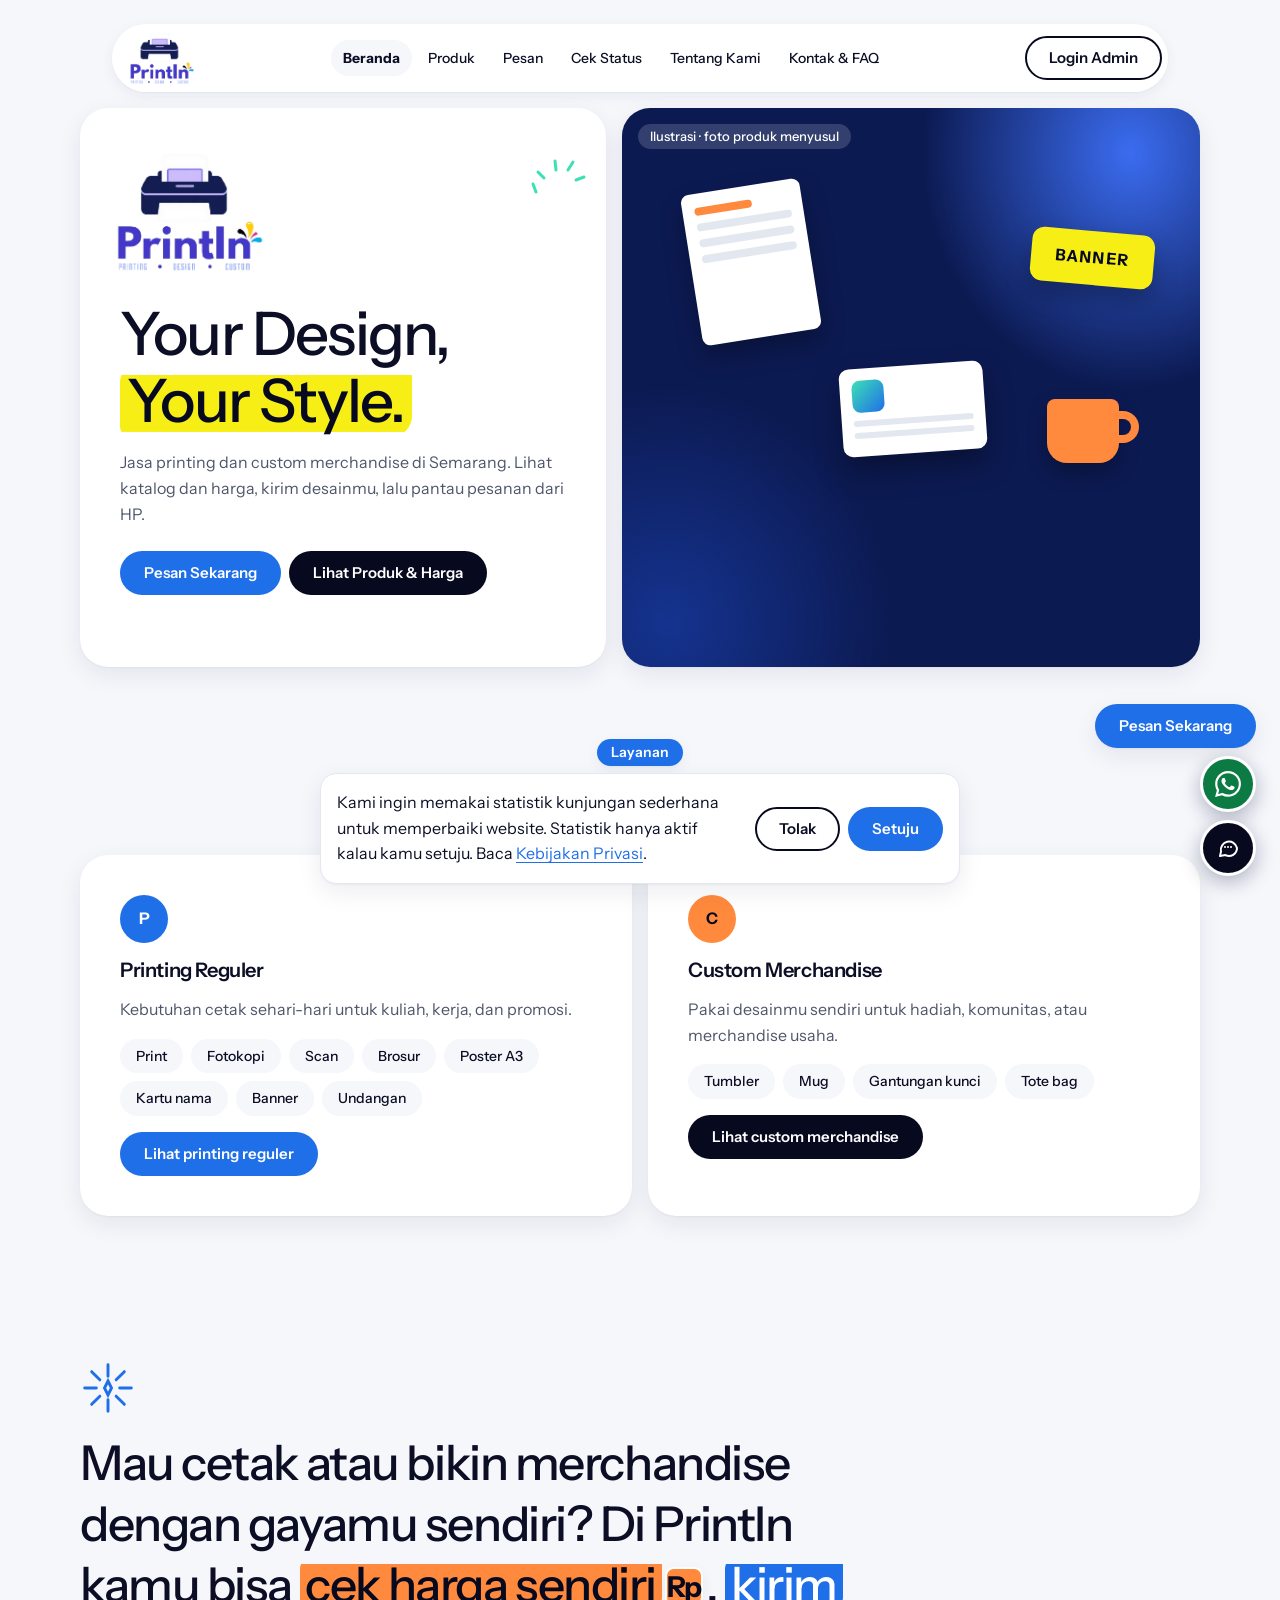
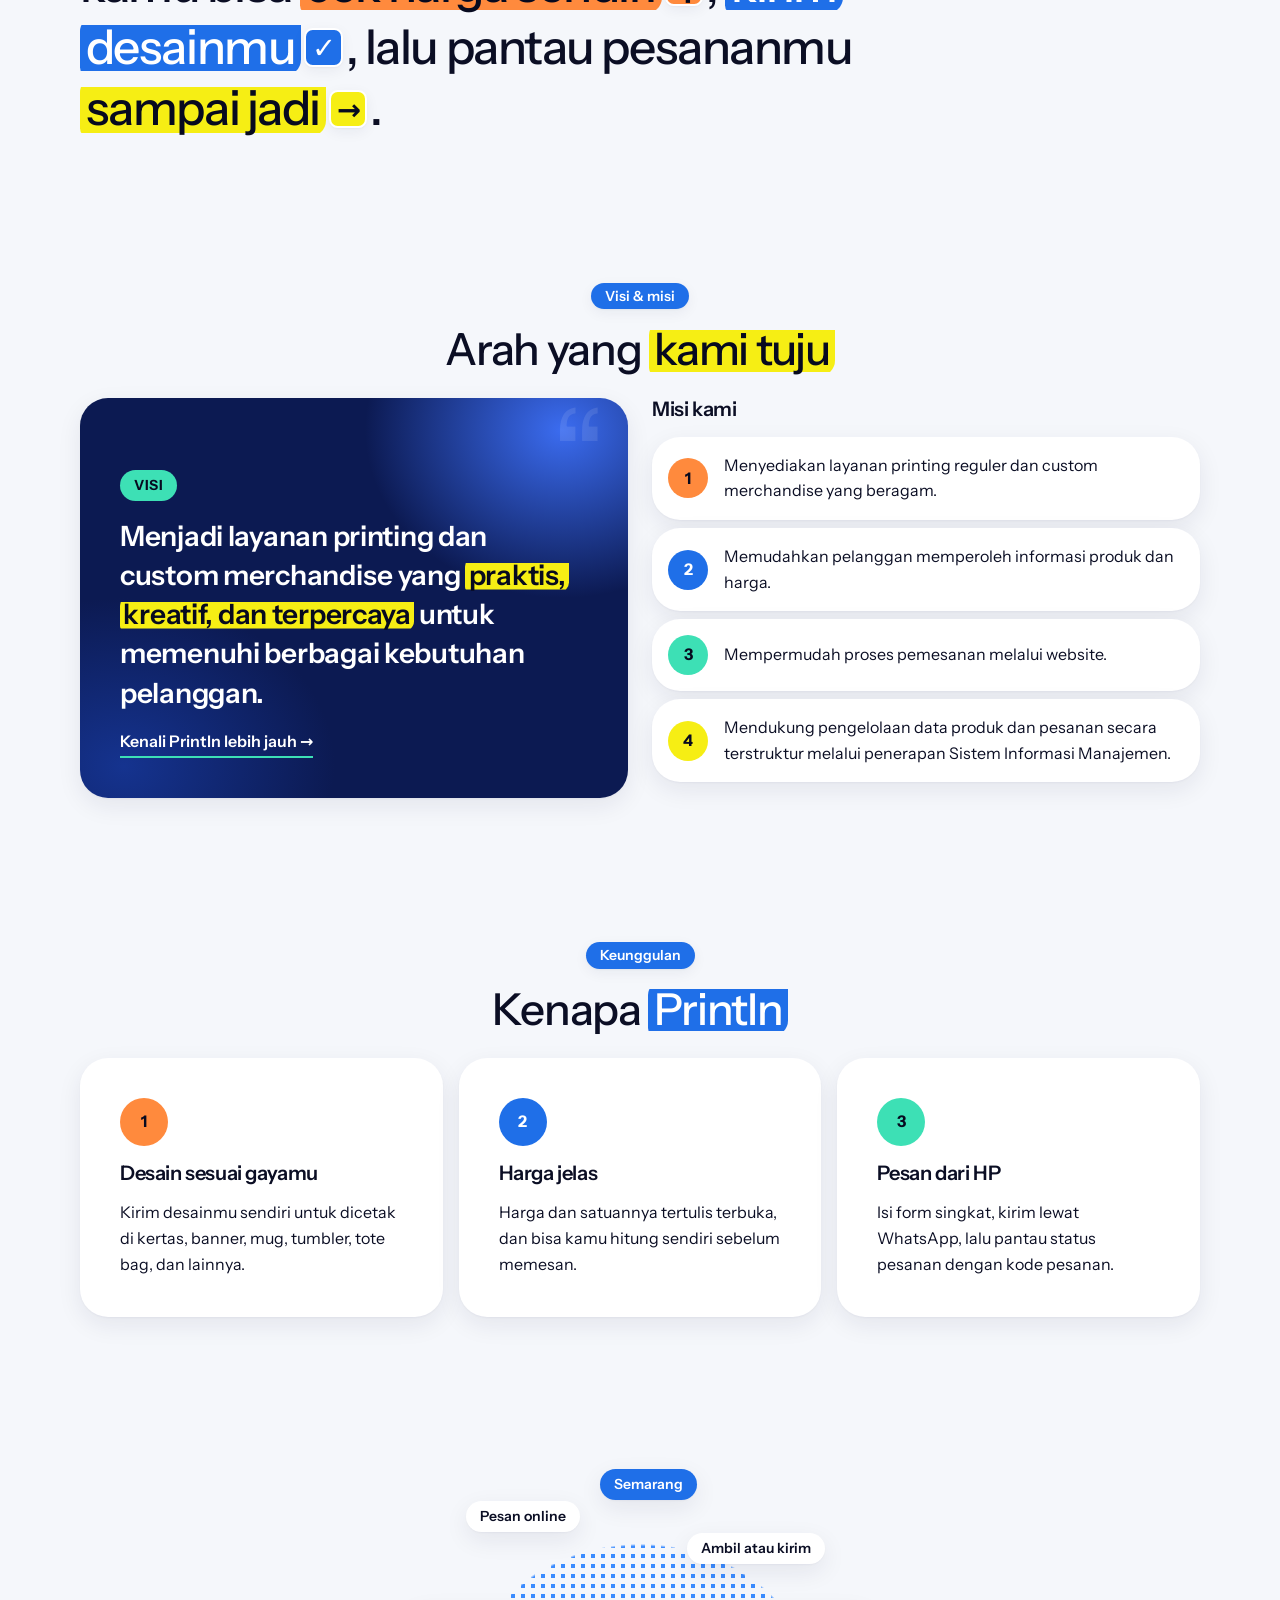
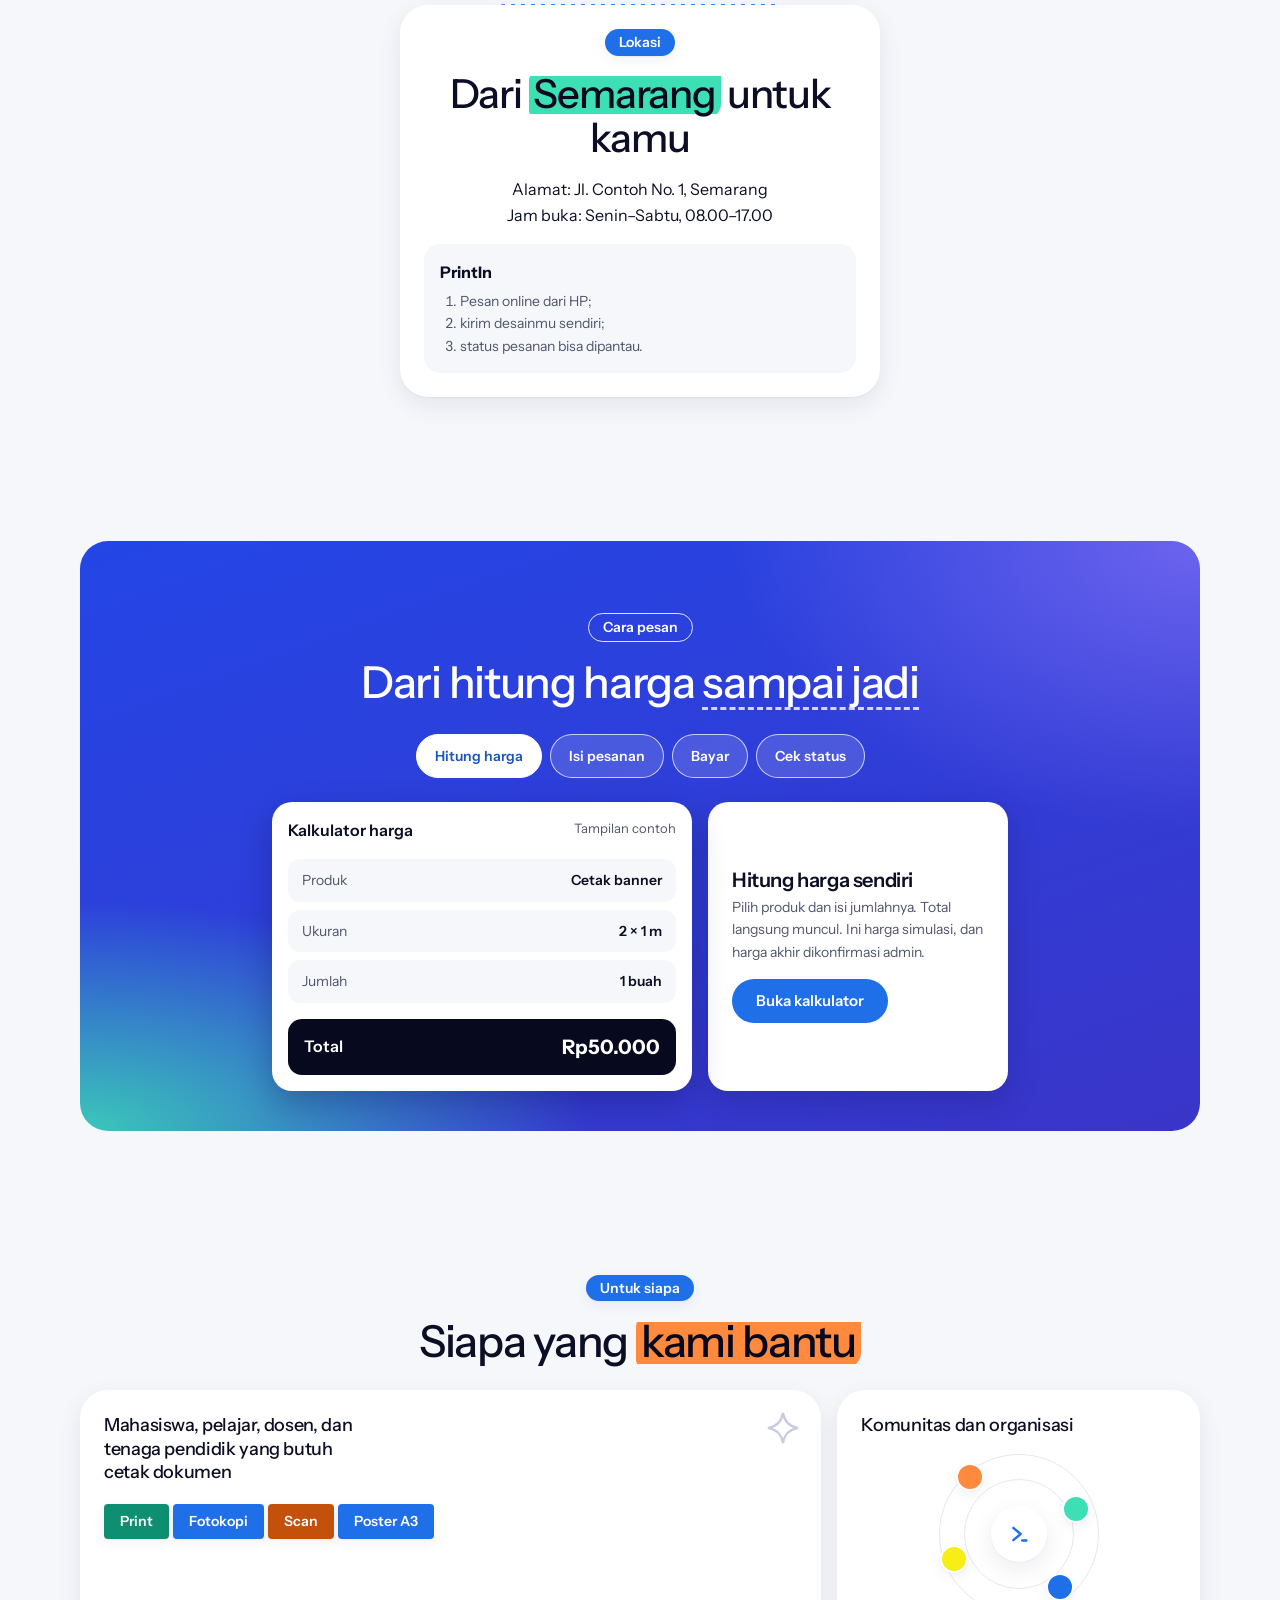
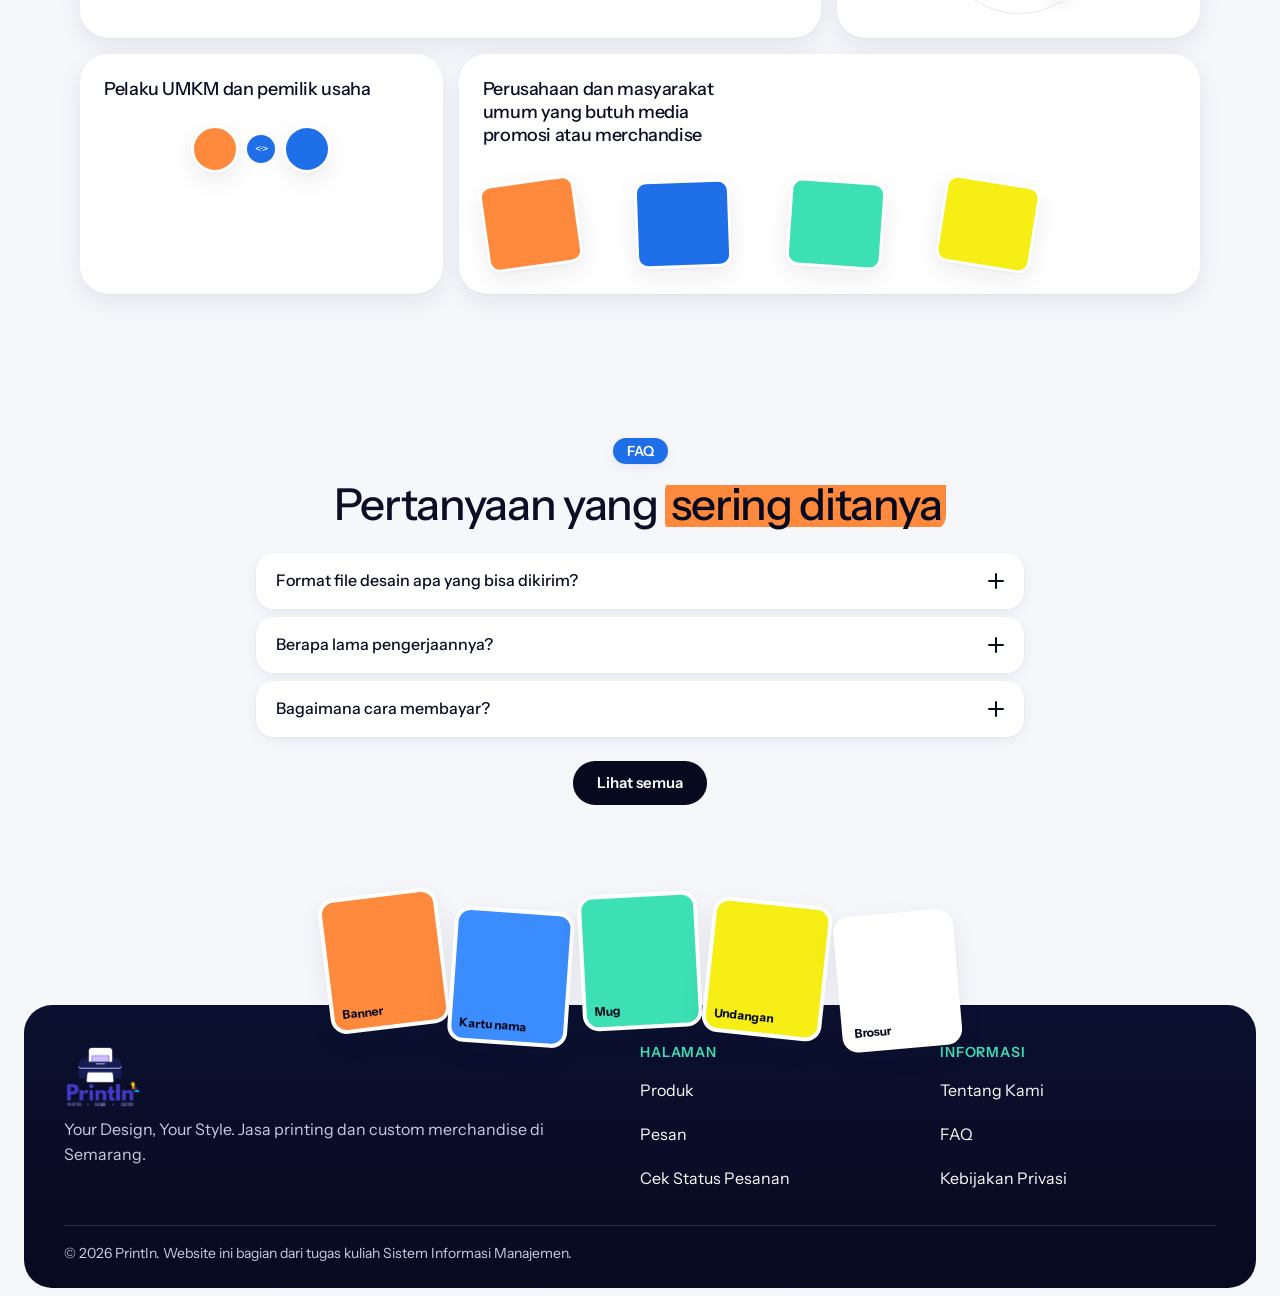
==== commit 6420b603: "3 commit" ====
--- a/index.html
+++ b/index.html
@@ -20,20 +20,15 @@
           <ul class="menu-utama" id="menu-utama">
             <li><a href="index.html">Beranda</a></li>
             <li><a href="produk.html">Produk</a></li>
-            <!-- <li><a href="pesan.html">Pesan</a></li> -->
-            <li><a href="status.html">Pesanan Saya</a></li>
+            <li><a href="pesan.html">Pesan</a></li>
+            <li><a href="status.html">Cek Status</a></li>
             <li><a href="tentang.html">Tentang Kami</a></li>
-            <li><a href="kontak.html">FAQ</a></li>
-            <li class="hanya-hp"><a href="login.html">Masuk</a></li>
-            <li class="hanya-hp"><a href="daftar.html">Daftar</a></li>
+            <li><a href="kontak.html">Kontak &amp; FAQ</a></li>
+            <li class="hanya-hp"><a href="admin.html">Login Admin</a></li>
           </ul>
         </nav>
         <div class="aksi-nav">
-          <a class="tombol-keranjang" href="keranjang.html" aria-label="Keranjang, kosong">
-            <svg viewBox="0 0 24 24" width="22" height="22" fill="none" stroke="currentColor" stroke-width="2" stroke-linecap="round" stroke-linejoin="round" aria-hidden="true" focusable="false"><circle cx="9" cy="20" r="1.2"/><circle cx="18" cy="20" r="1.2"/><path d="M2 3h3l2.6 12.2a2 2 0 0 0 2 1.6h8.2a2 2 0 0 0 1.9-1.5L21.5 7H6"/></svg>
-            <span class="lencana" data-jumlah-keranjang hidden>0</span>
-          </a>
-          <a class="btn btn-garis btn-masuk" href="login.html">Masuk</a>
+          <a class="btn btn-garis btn-masuk" href="admin.html">Login Admin</a>
           <button class="tombol-menu" type="button" aria-expanded="false" aria-controls="menu-utama" aria-label="Buka menu">
             <span class="garis"></span><span class="garis"></span><span class="garis"></span>
           </button>
@@ -360,5 +355,6 @@
 
   <script src="js/config.js"></script>
   <script src="js/main.js"></script>
+  <script src="js/chatbot.js"></script>
 </body>
 </html>
--- a/css/style.css
+++ b/css/style.css
@@ -3753,3 +3753,206 @@
   outline: 3px solid rgba(180, 35, 24, 0.35);
   outline-offset: 2px;
 }
+
+/* Tombol "Pesan Sekarang" melayang di atas tombol WhatsApp (semua halaman publik) */
+.btn-pesan-melayang {
+  box-shadow: var(--bayangan);
+}
+
+/* Teks hanya untuk pembaca layar */
+.sr-saja {
+  position: absolute;
+  width: 1px;
+  height: 1px;
+  margin: -1px;
+  padding: 0;
+  overflow: hidden;
+  clip: rect(0, 0, 0, 0);
+  white-space: nowrap;
+  border: 0;
+}
+
+/* Pratinjau desain di atas foto merchandise (F-16) */
+.pratinjau-merch {
+  margin-block: var(--spasi-3);
+}
+
+.pratinjau-kotak {
+  position: relative;
+  max-width: 22rem;
+  border: 1px solid var(--garis);
+  border-radius: var(--radius-kecil);
+  overflow: hidden;
+  background: var(--putih);
+}
+
+.pratinjau-kotak img {
+  display: block;
+  width: 100%;
+  height: auto;
+}
+
+.pratinjau-kotak #pratinjau-desain {
+  position: absolute;
+  width: auto;
+  height: auto;
+  object-fit: contain;
+}
+
+/* Banner persetujuan cookie (F-15) */
+.banner-cookie {
+  position: fixed;
+  inset: auto var(--spasi-3) var(--spasi-3) var(--spasi-3);
+  z-index: 120;
+  display: flex;
+  flex-direction: column;
+  gap: var(--spasi-3);
+  max-width: 40rem;
+  margin-inline: auto;
+  padding: var(--spasi-3);
+  border: 1px solid var(--garis);
+  border-radius: var(--radius-kecil);
+  background: var(--putih);
+  box-shadow: var(--bayangan);
+}
+
+.banner-cookie p {
+  margin: 0;
+}
+
+.banner-cookie-aksi {
+  display: flex;
+  flex-wrap: wrap;
+  gap: var(--spasi-2);
+}
+
+@media (min-width: 40rem) {
+  .banner-cookie {
+    flex-direction: row;
+    align-items: center;
+  }
+
+  .banner-cookie-aksi {
+    flex-shrink: 0;
+  }
+}
+
+/* Chatbot FAQ (F-13) */
+.btn-bot {
+  background: var(--navy);
+  color: #fff;
+}
+
+.btn-bot svg {
+  width: 1.5rem;
+  height: 1.5rem;
+}
+
+.panel-bot {
+  position: fixed;
+  right: var(--spasi-3);
+  bottom: 6.5rem;
+  z-index: 110;
+  display: flex;
+  flex-direction: column;
+  width: min(calc(100vw - 2rem), 32rem);
+  height: min(44rem, calc(100dvh - 8rem));
+  border: 1px solid var(--garis);
+  border-radius: var(--radius-kecil);
+  background: var(--putih);
+  box-shadow: var(--bayangan);
+  overflow: hidden;
+}
+
+.panel-bot[hidden] {
+  display: none;
+}
+
+.panel-bot-kepala {
+  display: flex;
+  align-items: center;
+  justify-content: space-between;
+  padding: var(--spasi-2) var(--spasi-3);
+  background: var(--navy);
+  color: #fff;
+}
+
+.panel-bot-tutup {
+  min-width: var(--tinggi-sentuh);
+  min-height: var(--tinggi-sentuh);
+  border: 0;
+  background: transparent;
+  color: inherit;
+  font-size: 1.5rem;
+  cursor: pointer;
+}
+
+.panel-bot-pesan {
+  flex: 1;
+  display: flex;
+  flex-direction: column;
+  gap: var(--spasi-2);
+  min-height: 0;
+  padding: var(--spasi-3);
+  overflow-y: auto;
+}
+
+.bot-pesan {
+  max-width: 90%;
+  padding: var(--spasi-2) var(--spasi-3);
+  border-radius: var(--radius-kecil);
+  font-size: var(--teks-isi);
+}
+
+.bot-masuk {
+  align-self: flex-start;
+  background: var(--latar);
+}
+
+.bot-keluar {
+  align-self: flex-end;
+  background: var(--biru);
+  color: #fff;
+}
+
+.panel-bot-cepat {
+  display: flex;
+  flex-wrap: nowrap;
+  gap: var(--spasi-2);
+  flex-shrink: 0;
+  padding: var(--spasi-1) var(--spasi-3) var(--spasi-2);
+  overflow-x: auto;
+  scrollbar-width: thin;
+}
+
+.panel-bot-cepat .chip-filter {
+  flex-shrink: 0;
+  white-space: nowrap;
+}
+
+.panel-bot-form {
+  flex-shrink: 0;
+  display: flex;
+  gap: var(--spasi-2);
+  padding: var(--spasi-2) var(--spasi-3) var(--spasi-3);
+  border-top: 1px solid var(--garis);
+}
+
+.panel-bot-form input {
+  flex: 1;
+  min-width: 0;
+  min-height: var(--tinggi-sentuh);
+  padding: 0 var(--spasi-3);
+  border: 1px solid var(--garis);
+  border-radius: var(--radius-kecil);
+  font: inherit;
+}
+
+/* Jarak antar tombol di bawah form pesan (Kirim pesanan dan WhatsApp) */
+#form-pesan .btn-penuh + .btn-penuh {
+  margin-top: var(--spasi-3);
+}
+
+#form-pesan #info-mode-contoh {
+  margin-top: var(--spasi-3);
+}
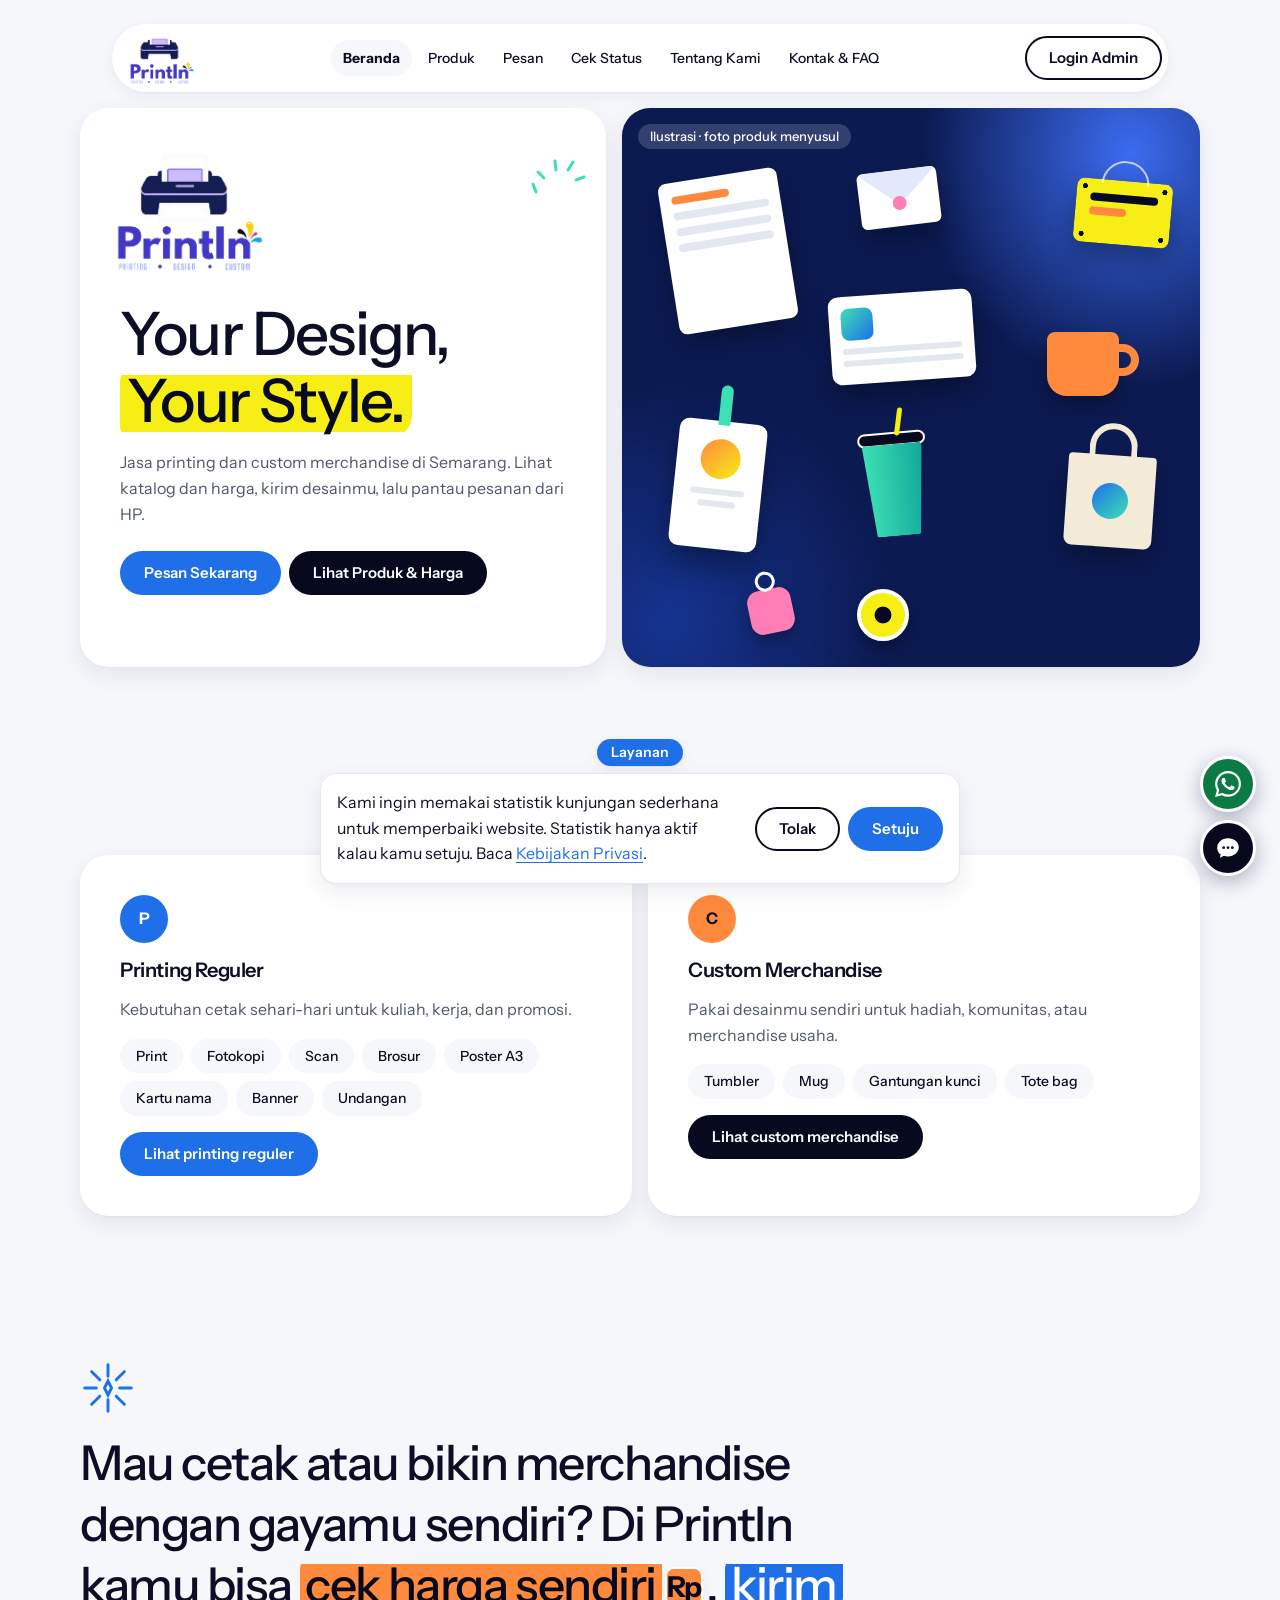
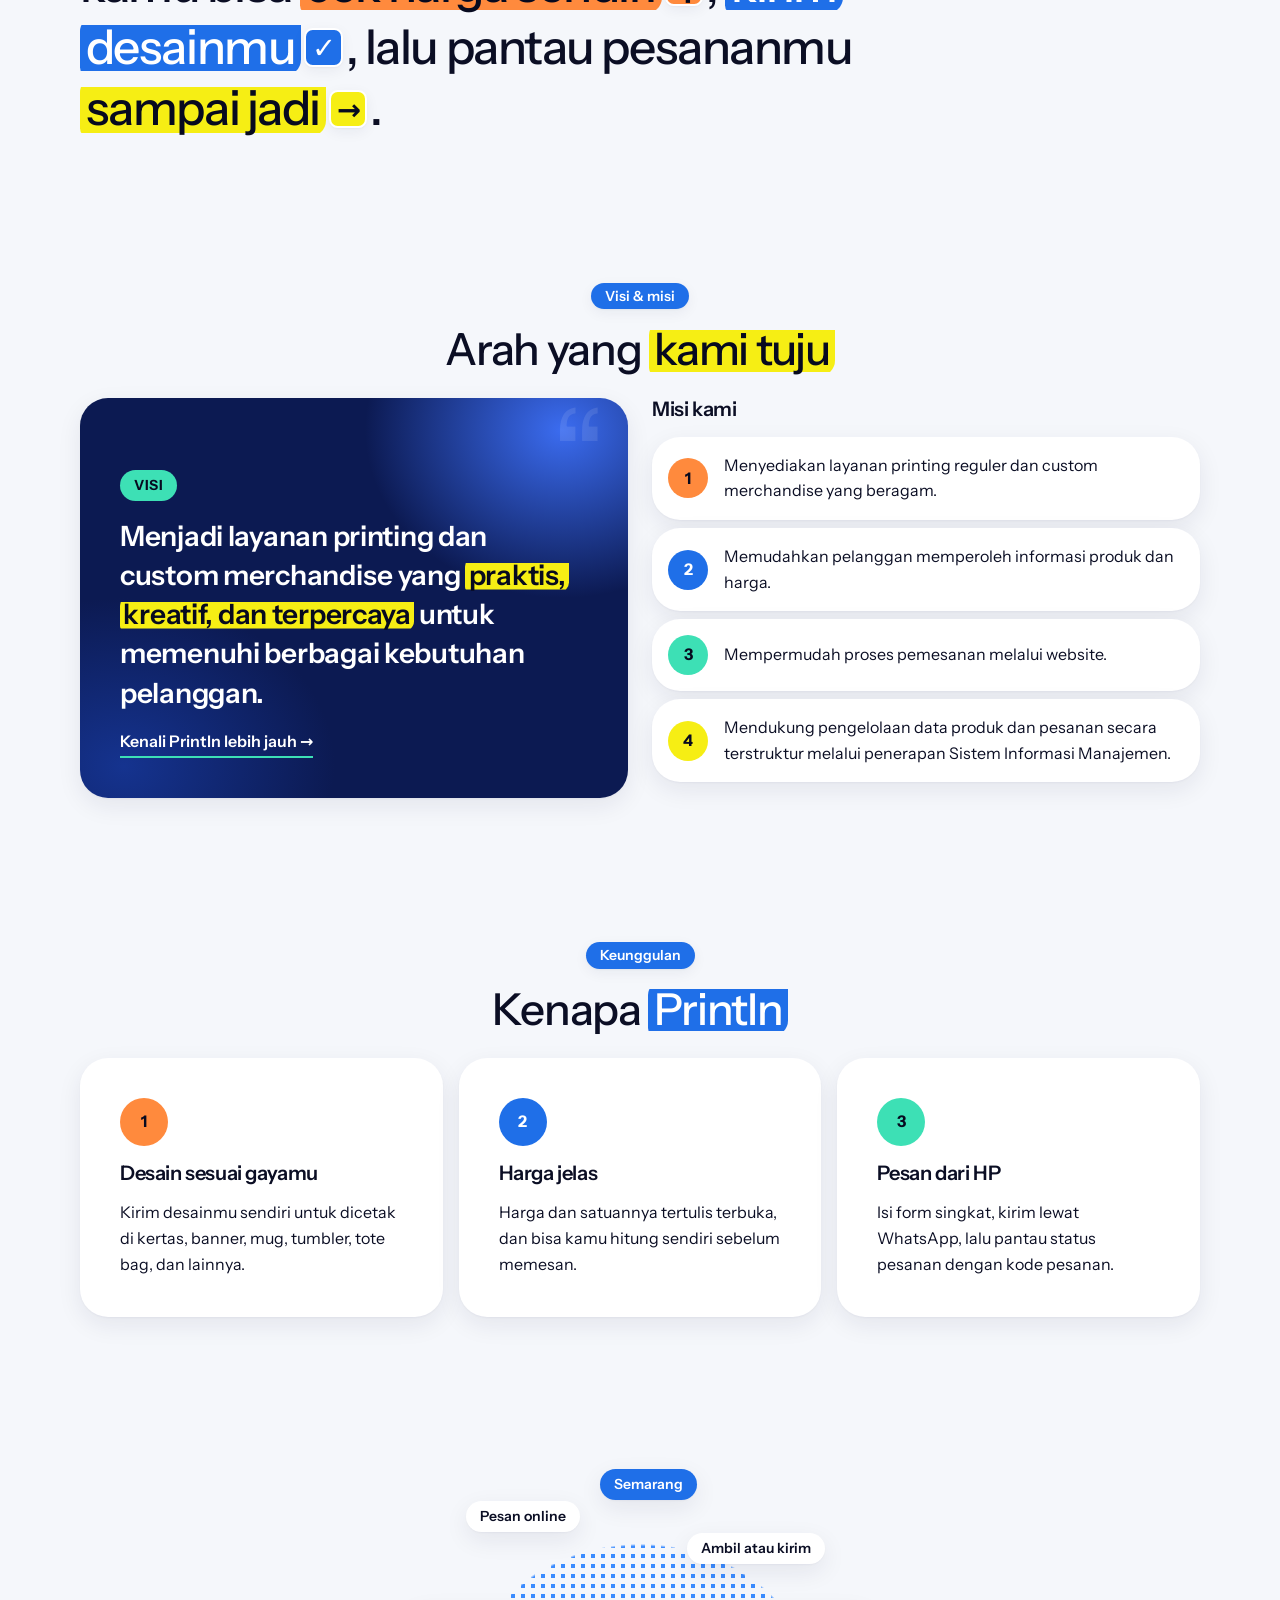
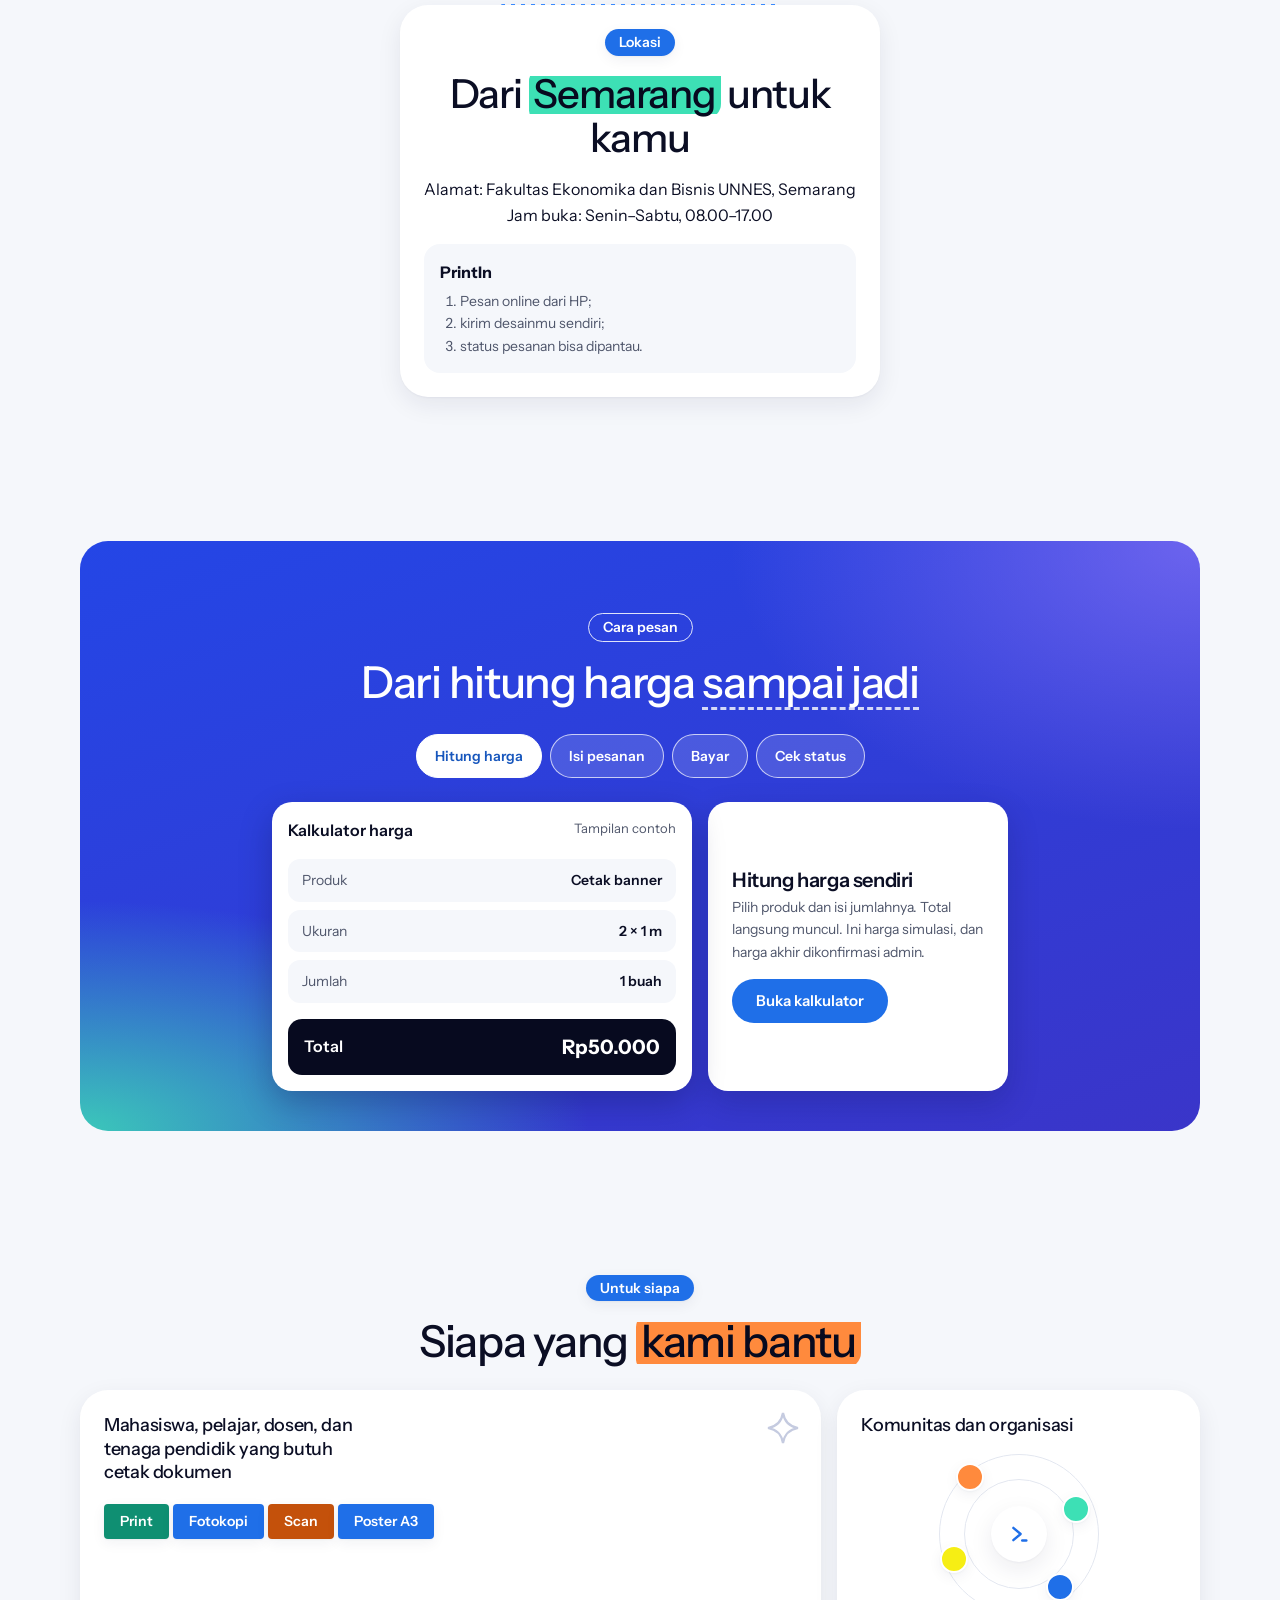
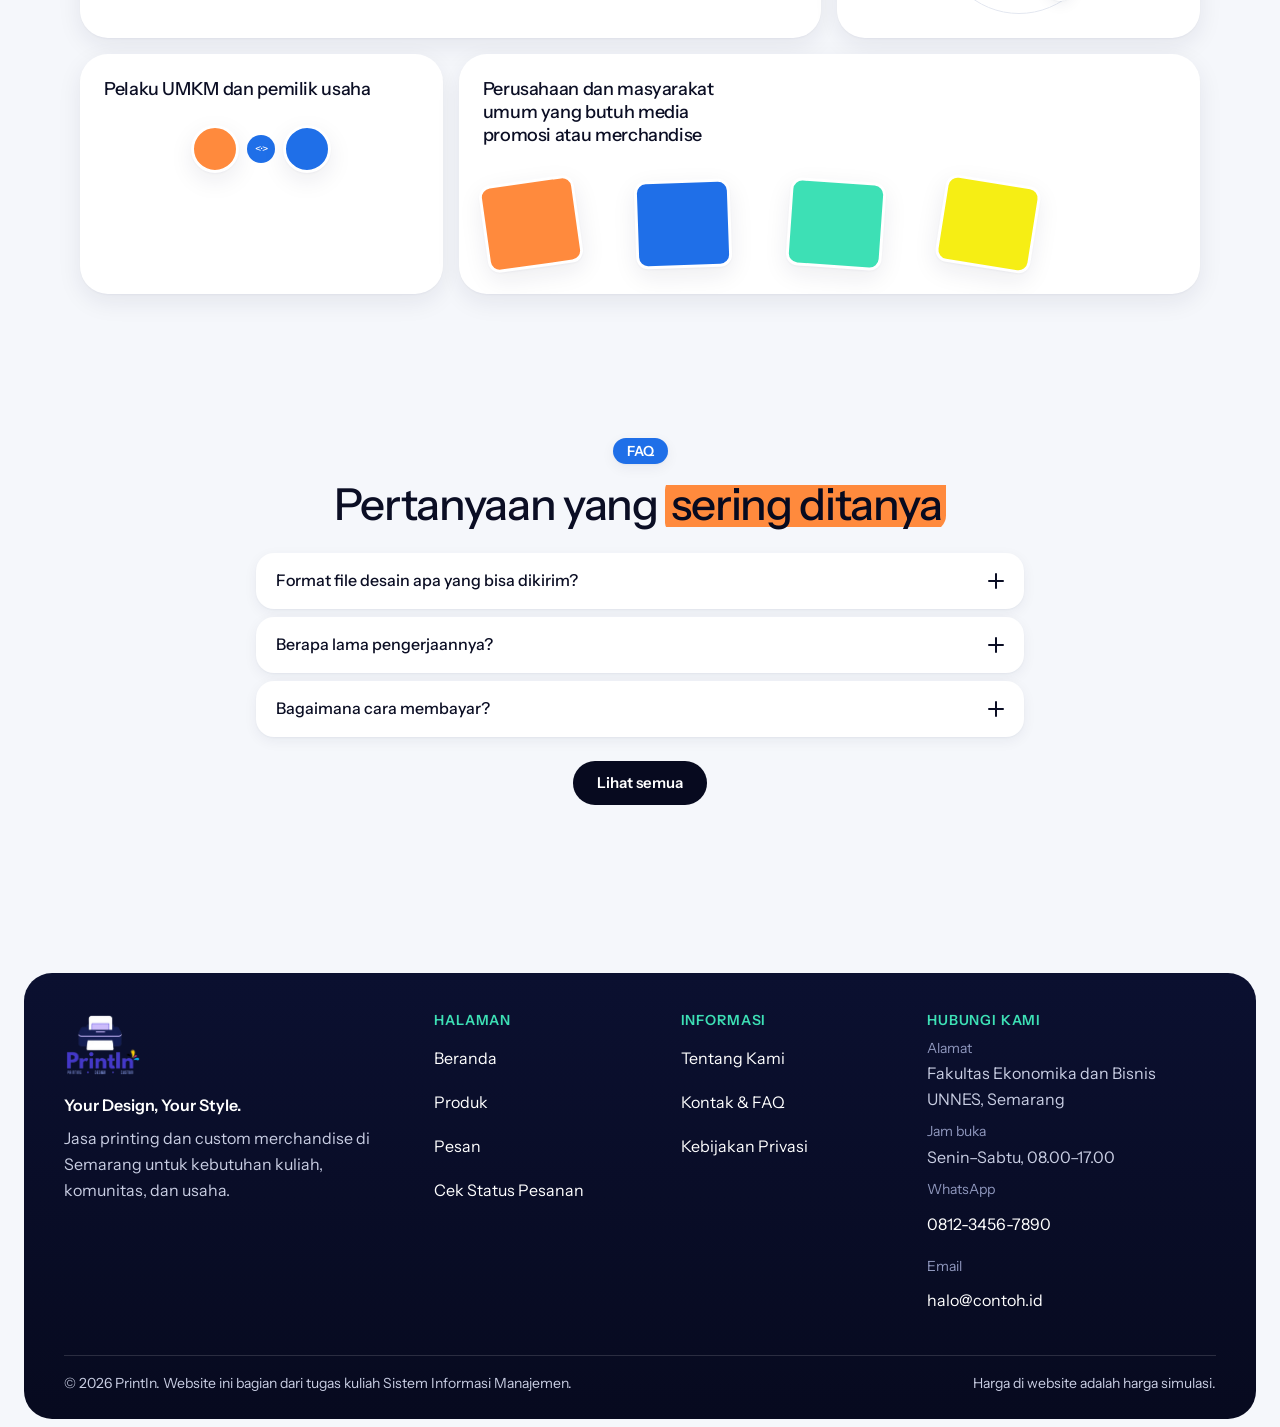
==== commit afee4786: "feat: nomor WA lengkap di admin, file desain wajib, ilustrasi hero, lokasi UNNES, footer baru Co-Aut" ====
--- a/index.html
+++ b/index.html
@@ -51,12 +51,18 @@
             <a class="btn btn-hitam" href="produk.html">Lihat Produk &amp; Harga</a>
           </div>
         </div>
-        <div class="hero-visual reveal" style="--d: 120ms" role="img" aria-label="Ilustrasi kertas, banner, kartu nama, dan mug. Foto produk asli menyusul.">
+        <div class="hero-visual reveal" style="--d: 120ms" role="img" aria-label="Ilustrasi kertas, banner, kartu nama, amplop undangan, mug, ID card, tumbler, tote bag, gantungan kunci, dan pin. Foto produk asli menyusul.">
           <p class="catatan-visual">Ilustrasi &middot; foto produk menyusul</p>
           <div class="benda benda-kertas"><i></i><i></i><i></i><i></i></div>
-          <div class="benda benda-banner">BANNER</div>
+          <div class="benda benda-banner"><i></i><i></i></div>
+          <div class="benda benda-amplop"></div>
           <div class="benda benda-kartu"><b></b><i></i><i></i></div>
           <div class="benda benda-mug"></div>
+          <div class="benda benda-idcard"><b></b><i></i><i></i></div>
+          <div class="benda benda-tumbler"><i></i></div>
+          <div class="benda benda-tote"><b></b></div>
+          <div class="benda benda-gantungan"></div>
+          <div class="benda benda-pin"></div>
         </div>
       </div>
     </section>
@@ -167,7 +173,7 @@
       <div class="kartu lokasi-kartu reveal" style="--d: 150ms">
         <span class="pil">Lokasi</span>
         <h2 id="judul-lokasi">Dari <span class="sorot sorot-tosca">Semarang</span> untuk kamu</h2>
-        <p>Alamat: <span data-config="alamat">Jl. Contoh No. 1, Semarang</span><br>Jam buka: <span data-config="jamBuka">Senin–Sabtu, 08.00–17.00</span></p>
+        <p>Alamat: <span data-config="alamat">Fakultas Ekonomika dan Bisnis UNNES, Semarang</span><br>Jam buka: <span data-config="jamBuka">Senin–Sabtu, 08.00–17.00</span></p>
         <div class="panel-daftar">
           <strong>PrintIn</strong>
           <ol>
@@ -327,15 +333,16 @@
   </main>
 
   <footer class="footer-situs">
-    <div class="footer-lembar" aria-hidden="true"><span>Banner</span><span>Kartu nama</span><span>Mug</span><span>Undangan</span><span>Brosur</span></div>
     <div class="footer-grid">
-      <div>
+      <div class="footer-merek">
         <a class="logo" href="index.html" aria-label="PrintIn, ke beranda"><img class="logo-gambar" src="img/printin-logo.png" alt="PrintIn" width="61" height="48"></a>
-        <p>Your Design, Your Style. Jasa printing dan custom merchandise di Semarang.</p>
+        <p class="footer-tagline">Your Design, Your Style.</p>
+        <p>Jasa printing dan custom merchandise di Semarang untuk kebutuhan kuliah, komunitas, dan usaha.</p>
       </div>
       <nav aria-label="Tautan footer">
         <h2>Halaman</h2>
         <ul>
+          <li><a href="index.html">Beranda</a></li>
           <li><a href="produk.html">Produk</a></li>
           <li><a href="pesan.html">Pesan</a></li>
           <li><a href="status.html">Cek Status Pesanan</a></li>
@@ -345,12 +352,24 @@
         <h2>Informasi</h2>
         <ul>
           <li><a href="tentang.html">Tentang Kami</a></li>
-          <li><a href="kontak.html">FAQ</a></li>
+          <li><a href="kontak.html">Kontak &amp; FAQ</a></li>
           <li><a href="privasi.html">Kebijakan Privasi</a></li>
         </ul>
       </nav>
+      <div>
+        <h2>Hubungi kami</h2>
+        <ul class="footer-kontak">
+          <li><span class="footer-label">Alamat</span><span data-config="alamat">Fakultas Ekonomika dan Bisnis UNNES, Semarang</span></li>
+          <li><span class="footer-label">Jam buka</span><span data-config="jamBuka">Senin–Sabtu, 08.00–17.00</span></li>
+          <li><span class="footer-label">WhatsApp</span><a data-kontak="wa" data-config="waTampil" href="#" target="_blank" rel="noopener">0812-3456-7890</a></li>
+          <li><span class="footer-label">Email</span><a data-kontak="email" data-config="email" href="#">halo@contoh.id</a></li>
+        </ul>
+      </div>
     </div>
-    <p class="footer-hak">&copy; <span data-tahun>2026</span> PrintIn. Website ini bagian dari tugas kuliah Sistem Informasi Manajemen.</p>
+    <div class="footer-bawah">
+      <p>&copy; <span data-tahun>2026</span> PrintIn. Website ini bagian dari tugas kuliah Sistem Informasi Manajemen.</p>
+      <p>Harga di website adalah harga simulasi.</p>
+    </div>
   </footer>
 
   <script src="js/config.js"></script>
--- a/css/style.css
+++ b/css/style.css
@@ -511,7 +511,7 @@
 /* Kartu visual kanan: ilustrasi benda cetak (foto produk menyusul) */
 .hero-visual {
   position: relative;
-  min-height: 22rem;
+  min-height: 30rem;
   overflow: hidden;
   border-radius: var(--radius-kartu);
   background:
@@ -527,8 +527,8 @@
 }
 
 .benda-kertas {
-  left: 12%;
-  top: 14%;
+  left: 8%;
+  top: 12%;
   width: 7.5rem;
   height: 9.5rem;
   padding: 0.875rem 0.75rem;
@@ -551,23 +551,101 @@
   background: var(--oranye);
 }
 
+/* Banner: lembar kuning dengan lubang pengait di sudut dan tali gantung */
 .benda-banner {
-  right: 8%;
-  top: 22%;
-  padding: 0.875rem 1.5rem;
-  background: var(--kuning);
-  color: var(--navy);
-  border-radius: 0.75rem;
-  font-weight: 700;
-  letter-spacing: 0.08em;
+  right: 5%;
+  top: 13%;
+  width: 6rem;
+  height: 4rem;
+  padding: 0.875rem 0.875rem 0;
+  background:
+    radial-gradient(circle at 0.5rem 0.5rem, var(--navy) 0 0.15rem, transparent 0.17rem),
+    radial-gradient(circle at calc(100% - 0.5rem) 0.5rem, var(--navy) 0 0.15rem, transparent 0.17rem),
+    radial-gradient(circle at 0.5rem calc(100% - 0.5rem), var(--navy) 0 0.15rem, transparent 0.17rem),
+    radial-gradient(circle at calc(100% - 0.5rem) calc(100% - 0.5rem), var(--navy) 0 0.15rem, transparent 0.17rem),
+    var(--kuning);
+  border-radius: 0.5rem;
   rotate: 5deg;
   box-shadow: 0 12px 24px rgba(0, 0, 0, 0.3);
   animation-delay: -2s;
 }
 
+.benda-banner::before {
+  content: "";
+  position: absolute;
+  left: 50%;
+  top: -1.25rem;
+  width: 3rem;
+  height: 1.5rem;
+  margin-left: -1.5rem;
+  border: 2px solid rgba(255, 255, 255, 0.7);
+  border-bottom: 0;
+  border-radius: 1.5rem 1.5rem 0 0;
+}
+
+.benda-banner i {
+  display: block;
+  height: 0.5rem;
+  margin-bottom: 0.4rem;
+  background: var(--navy);
+  border-radius: 99px;
+}
+
+.benda-banner i:last-child {
+  width: 55%;
+  background: var(--oranye);
+}
+
+/* Amplop undangan */
+.benda-amplop {
+  left: 41%;
+  top: 11%;
+  width: 5rem;
+  height: 3.5rem;
+  background: #fff;
+  border-radius: 0.375rem;
+  rotate: -7deg;
+  box-shadow: 0 12px 24px rgba(0, 0, 0, 0.3);
+  animation-delay: -3.5s;
+}
+
+.benda-amplop::before {
+  content: "";
+  position: absolute;
+  inset: 0;
+  background: #e3e9fb;
+  clip-path: polygon(0 0, 100% 0, 50% 62%);
+  border-radius: 0.375rem 0.375rem 0 0;
+}
+
+.benda-amplop::after {
+  content: "";
+  position: absolute;
+  left: 50%;
+  top: 46%;
+  width: 0.875rem;
+  height: 0.875rem;
+  margin-left: -0.4375rem;
+  background: #ff7eb6;
+  border-radius: 50%;
+}
+
+/* Pin/lencana bulat */
+.benda-pin {
+  left: calc(42% - 0.5rem);
+  top: 86%;
+  width: 3.25rem;
+  height: 3.25rem;
+  background: radial-gradient(circle at 50% 50%, var(--navy) 0 0.5rem, transparent 0.55rem), var(--kuning);
+  border: 0.25rem solid #fff;
+  border-radius: 50%;
+  box-shadow: 0 8px 16px rgba(0, 0, 0, 0.3);
+  animation-delay: -4.5s;
+}
+
 .benda-kartu {
-  left: 38%;
-  top: 46%;
+  left: 36%;
+  top: 33%;
   width: 9rem;
   height: 5.5rem;
   padding: 0.75rem;
@@ -597,7 +675,7 @@
 
 .benda-mug {
   right: 14%;
-  top: 52%;
+  top: 40%;
   width: 4.5rem;
   height: 4rem;
   background: var(--oranye);
@@ -616,6 +694,161 @@
   border: 0.5rem solid var(--oranye);
   border-left: 0;
   border-radius: 0 1rem 1rem 0;
+}
+
+/* ID card dengan tali lanyard */
+.benda-idcard {
+  left: 9%;
+  top: 56%;
+  width: 5.5rem;
+  height: 8rem;
+  padding: 0.875rem 0.625rem;
+  background: #fff;
+  border-radius: 0.625rem;
+  rotate: 6deg;
+  box-shadow: 0 14px 28px rgba(0, 0, 0, 0.35);
+  animation-delay: -3s;
+}
+
+.benda-idcard::before {
+  content: "";
+  position: absolute;
+  left: 50%;
+  top: -2.25rem;
+  width: 0.75rem;
+  height: 2.5rem;
+  margin-left: -0.375rem;
+  background: var(--tosca);
+  border-radius: 99px 99px 0 0;
+}
+
+.benda-idcard b {
+  display: block;
+  width: 2.5rem;
+  height: 2.5rem;
+  margin: 0.25rem auto 0.625rem;
+  background: linear-gradient(135deg, var(--oranye), var(--kuning));
+  border-radius: 50%;
+}
+
+.benda-idcard i {
+  display: block;
+  height: 0.375rem;
+  margin: 0 auto 0.375rem;
+  background: var(--garis);
+  border-radius: 99px;
+}
+
+.benda-idcard i:nth-of-type(1) {
+  width: 80%;
+}
+
+.benda-idcard i:nth-of-type(2) {
+  width: 55%;
+}
+
+/* Tumbler: badan menyempit ke bawah, tutup, dan sedotan */
+.benda-tumbler {
+  left: 42%;
+  top: 58%;
+  width: 3.75rem;
+  height: 6.5rem;
+  rotate: -5deg;
+  animation-delay: -5s;
+}
+
+.benda-tumbler i {
+  position: absolute;
+  inset: 0.75rem 0 0;
+  background: linear-gradient(90deg, var(--tosca), #12a89a);
+  clip-path: polygon(0 0, 100% 0, 86% 100%, 14% 100%);
+  border-radius: 0.25rem 0.25rem 0.75rem 0.75rem;
+}
+
+.benda-tumbler::before {
+  content: "";
+  position: absolute;
+  left: -0.25rem;
+  right: -0.25rem;
+  top: 0;
+  height: 0.875rem;
+  background: var(--navy);
+  border: 2px solid #fff;
+  border-radius: 0.5rem;
+}
+
+.benda-tumbler::after {
+  content: "";
+  position: absolute;
+  left: 60%;
+  top: -1.5rem;
+  width: 0.3125rem;
+  height: 1.75rem;
+  background: var(--kuning);
+  border-radius: 99px;
+  rotate: 12deg;
+}
+
+/* Tote bag: kain krem dengan tali dan sablon */
+.benda-tote {
+  right: 8%;
+  top: 62%;
+  width: 5.5rem;
+  height: 5.75rem;
+  background: #f3ead7;
+  border-radius: 0.25rem 0.25rem 0.5rem 0.5rem;
+  rotate: 4deg;
+  box-shadow: 0 12px 24px rgba(0, 0, 0, 0.3);
+  animation-delay: -2.5s;
+}
+
+.benda-tote::before {
+  content: "";
+  position: absolute;
+  left: 50%;
+  top: -2rem;
+  width: 3rem;
+  height: 2.5rem;
+  margin-left: -1.5rem;
+  border: 0.375rem solid #f3ead7;
+  border-bottom: 0;
+  border-radius: 1.5rem 1.5rem 0 0;
+}
+
+.benda-tote b {
+  position: absolute;
+  left: 50%;
+  top: 50%;
+  width: 2.25rem;
+  height: 2.25rem;
+  margin: -1.125rem 0 0 -1.125rem;
+  background: linear-gradient(135deg, var(--biru), var(--tosca));
+  border-radius: 50%;
+}
+
+/* Gantungan kunci: cincin dan tag */
+.benda-gantungan {
+  left: 22%;
+  top: 86%;
+  width: 2.75rem;
+  height: 2.75rem;
+  background: #ff7eb6;
+  border-radius: 0.75rem;
+  rotate: -12deg;
+  box-shadow: 0 8px 16px rgba(0, 0, 0, 0.3);
+  animation-delay: -1.5s;
+}
+
+.benda-gantungan::before {
+  content: "";
+  position: absolute;
+  left: 50%;
+  top: -1.125rem;
+  width: 1.25rem;
+  height: 1.25rem;
+  margin-left: -0.625rem;
+  border: 3px solid #fff;
+  border-radius: 50%;
 }
 
 .catatan-visual {
@@ -1308,47 +1541,12 @@
 /* ===== Footer ===== */
 .footer-situs {
   position: relative;
-  margin: 7rem var(--spasi-2) var(--spasi-2);
+  margin: 5rem var(--spasi-2) var(--spasi-2);
   padding: var(--spasi-5) var(--spasi-4) var(--spasi-4);
   background: linear-gradient(180deg, #0b1030 0%, var(--navy) 100%);
   color: #c9cee3;
   border-radius: var(--radius-kartu);
 }
-
-/* kartu miring yang menyembul di atas footer */
-.footer-lembar {
-  position: absolute;
-  left: 0;
-  right: 0;
-  bottom: calc(100% - 1.5rem);
-  display: flex;
-  justify-content: center;
-  gap: var(--spasi-2);
-  overflow-x: clip;
-  pointer-events: none;
-}
-
-.footer-lembar span {
-  display: flex;
-  align-items: flex-end;
-  width: 5.5rem;
-  height: 6.5rem;
-  padding: 0.5rem;
-  color: var(--navy);
-  font-size: 0.75rem;
-  font-weight: 700;
-  line-height: 1.2;
-  border: 4px solid #fff;
-  border-radius: 1rem;
-  box-shadow: var(--bayangan);
-  transition: transform 600ms var(--ease), opacity 600ms var(--ease);
-}
-
-.footer-lembar span:nth-child(1) { background: var(--oranye); transform: rotate(-7deg); }
-.footer-lembar span:nth-child(2) { background: var(--biru-titik); transform: rotate(4deg) translateY(1rem); }
-.footer-lembar span:nth-child(3) { background: var(--tosca); transform: rotate(-3deg); }
-.footer-lembar span:nth-child(4) { background: var(--kuning); transform: rotate(6deg) translateY(0.5rem); }
-.footer-lembar span:nth-child(5) { background: #fff; transform: rotate(-5deg) translateY(1.25rem); }
 
 .footer-situs a {
   color: #fff;
@@ -1394,11 +1592,43 @@
   text-decoration: none;
 }
 
-.footer-hak {
-  margin: var(--spasi-4) 0 0;
+.footer-merek p {
+  max-width: 24rem;
+  margin: var(--spasi-2) 0 0;
+}
+
+.footer-tagline {
+  color: #fff;
+  font-weight: 600;
+}
+
+.footer-kontak li {
+  display: grid;
+  gap: 0.125rem;
+  margin-bottom: var(--spasi-2);
+}
+
+.footer-label {
+  color: #8f97bd;
+  font-size: var(--teks-kecil);
+}
+
+.footer-kontak a {
+  overflow-wrap: anywhere;
+}
+
+.footer-bawah {
+  display: flex;
+  flex-direction: column;
+  gap: var(--spasi-1);
+  margin-top: var(--spasi-4);
   padding-top: var(--spasi-3);
   border-top: 1px solid rgba(255, 255, 255, 0.14);
   font-size: var(--teks-kecil);
+}
+
+.footer-bawah p {
+  margin: 0;
 }
 
 /* ===== Tombol melayang (Pesan + WhatsApp) =====
@@ -1525,21 +1755,6 @@
 .js .doodle.terlihat {
   animation: muncul-pop 700ms var(--ease) 500ms both;
 }
-
-.js .footer-lembar span {
-  opacity: 0;
-  transform: translateY(5rem);
-}
-
-.js .footer-lembar.terlihat span {
-  opacity: 1;
-}
-
-.js .footer-lembar.terlihat span:nth-child(1) { transform: rotate(-7deg); }
-.js .footer-lembar.terlihat span:nth-child(2) { transform: rotate(4deg) translateY(1rem); transition-delay: 80ms; }
-.js .footer-lembar.terlihat span:nth-child(3) { transform: rotate(-3deg); transition-delay: 160ms; }
-.js .footer-lembar.terlihat span:nth-child(4) { transform: rotate(6deg) translateY(0.5rem); transition-delay: 240ms; }
-.js .footer-lembar.terlihat span:nth-child(5) { transform: rotate(-5deg) translateY(1.25rem); transition-delay: 320ms; }
 
 /* ===== Layar lebih besar ===== */
 @media (min-width: 40rem) {
@@ -1667,13 +1882,15 @@
     padding-inline: var(--spasi-5);
   }
 
-  .footer-lembar span {
-    width: 7.5rem;
-    height: 8.5rem;
-  }
-
   .footer-grid {
-    grid-template-columns: 2fr 1fr 1fr;
+    grid-template-columns: 1.6fr 1fr 1fr 1.4fr;
+    gap: var(--spasi-5);
+  }
+
+  .footer-bawah {
+    flex-direction: row;
+    justify-content: space-between;
+    gap: var(--spasi-3);
   }
 
   .tombol-melayang {
@@ -1706,10 +1923,6 @@
   }
 
   .js .doodle {
-    opacity: 1;
-  }
-
-  .js .footer-lembar span {
     opacity: 1;
   }
 }
@@ -3558,6 +3771,25 @@
   font-weight: 600;
 }
 
+/* Teks produk dan tombol WhatsApp satu blok: lebar sama, dipisah garis dari keterangan status */
+.detail-aksi {
+  display: grid;
+  gap: var(--spasi-3);
+  width: fit-content;
+  max-width: 100%;
+  margin-top: var(--spasi-4);
+  padding-top: var(--spasi-4);
+  border-top: 1px solid var(--garis);
+}
+
+.detail-aksi .item-nama {
+  margin: 0;
+  padding: 0.75rem 1rem;
+  background: var(--latar);
+  border-radius: 999px;
+  text-align: center;
+}
+
 .info-batal {
   margin: var(--spasi-3) 0;
   padding: 0.75rem 1rem;
@@ -3752,11 +3984,6 @@
 .btn-hapus-ikon:focus-visible {
   outline: 3px solid rgba(180, 35, 24, 0.35);
   outline-offset: 2px;
-}
-
-/* Tombol "Pesan Sekarang" melayang di atas tombol WhatsApp (semua halaman publik) */
-.btn-pesan-melayang {
-  box-shadow: var(--bayangan);
 }
 
 /* Teks hanya untuk pembaca layar */
@@ -3844,19 +4071,19 @@
 }
 
 .btn-bot svg {
-  width: 1.5rem;
-  height: 1.5rem;
+  width: 1.625rem;
+  height: 1.625rem;
 }
 
 .panel-bot {
   position: fixed;
   right: var(--spasi-3);
-  bottom: 6.5rem;
+  bottom: 8.5rem;
   z-index: 110;
   display: flex;
   flex-direction: column;
   width: min(calc(100vw - 2rem), 32rem);
-  height: min(44rem, calc(100dvh - 8rem));
+  height: min(44rem, calc(100dvh - 10rem));
   border: 1px solid var(--garis);
   border-radius: var(--radius-kecil);
   background: var(--putih);
@@ -3907,27 +4134,65 @@
 .bot-masuk {
   align-self: flex-start;
   background: var(--latar);
+  transform-origin: left bottom;
+  animation: bot-muncul-masuk 320ms var(--ease) both;
 }
 
 .bot-keluar {
   align-self: flex-end;
   background: var(--biru);
   color: #fff;
+  transform-origin: right bottom;
+  animation: bot-muncul-keluar 280ms var(--ease) both;
+}
+
+/* Gelembung muncul sambil membesar dan naik sedikit */
+@keyframes bot-muncul-keluar {
+  from { opacity: 0; transform: translate(16px, 10px) scale(0.85); }
+  to { opacity: 1; transform: none; }
+}
+
+@keyframes bot-muncul-masuk {
+  from { opacity: 0; transform: translate(-16px, 10px) scale(0.85); }
+  to { opacity: 1; transform: none; }
+}
+
+/* Indikator mengetik: tiga titik memantul */
+.bot-mengetik {
+  display: flex;
+  gap: 0.3rem;
+  padding-block: var(--spasi-3);
+}
+
+.bot-mengetik span {
+  width: 0.5rem;
+  height: 0.5rem;
+  border-radius: 50%;
+  background: var(--navy);
+  opacity: 0.4;
+  animation: bot-titik 1s ease-in-out infinite;
+}
+
+.bot-mengetik span:nth-child(2) { animation-delay: 0.15s; }
+.bot-mengetik span:nth-child(3) { animation-delay: 0.3s; }
+
+@keyframes bot-titik {
+  0%, 60%, 100% { transform: translateY(0); opacity: 0.4; }
+  30% { transform: translateY(-5px); opacity: 1; }
 }
 
 .panel-bot-cepat {
   display: flex;
-  flex-wrap: nowrap;
+  flex-wrap: wrap;
   gap: var(--spasi-2);
   flex-shrink: 0;
+  max-height: 11rem;
   padding: var(--spasi-1) var(--spasi-3) var(--spasi-2);
-  overflow-x: auto;
-  scrollbar-width: thin;
+  overflow-y: auto;
 }
 
 .panel-bot-cepat .chip-filter {
   flex-shrink: 0;
-  white-space: nowrap;
 }
 
 .panel-bot-form {
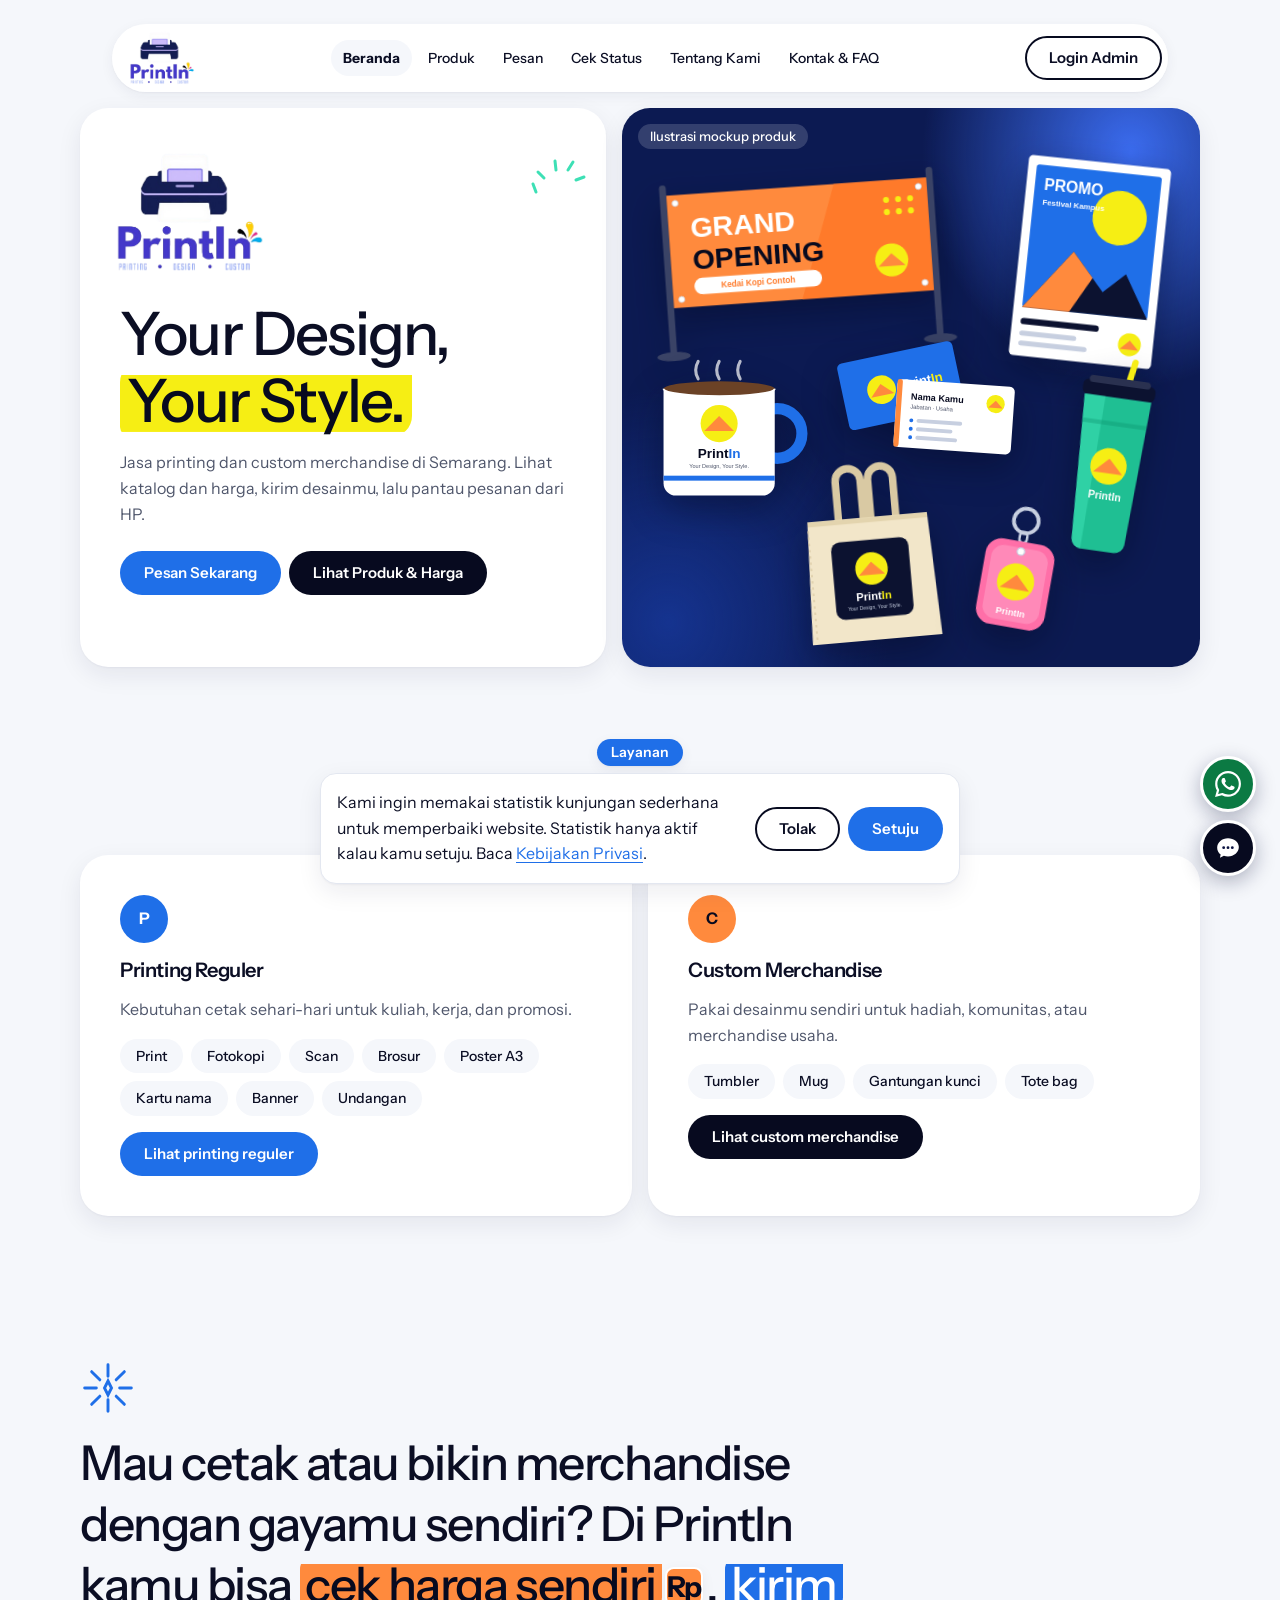
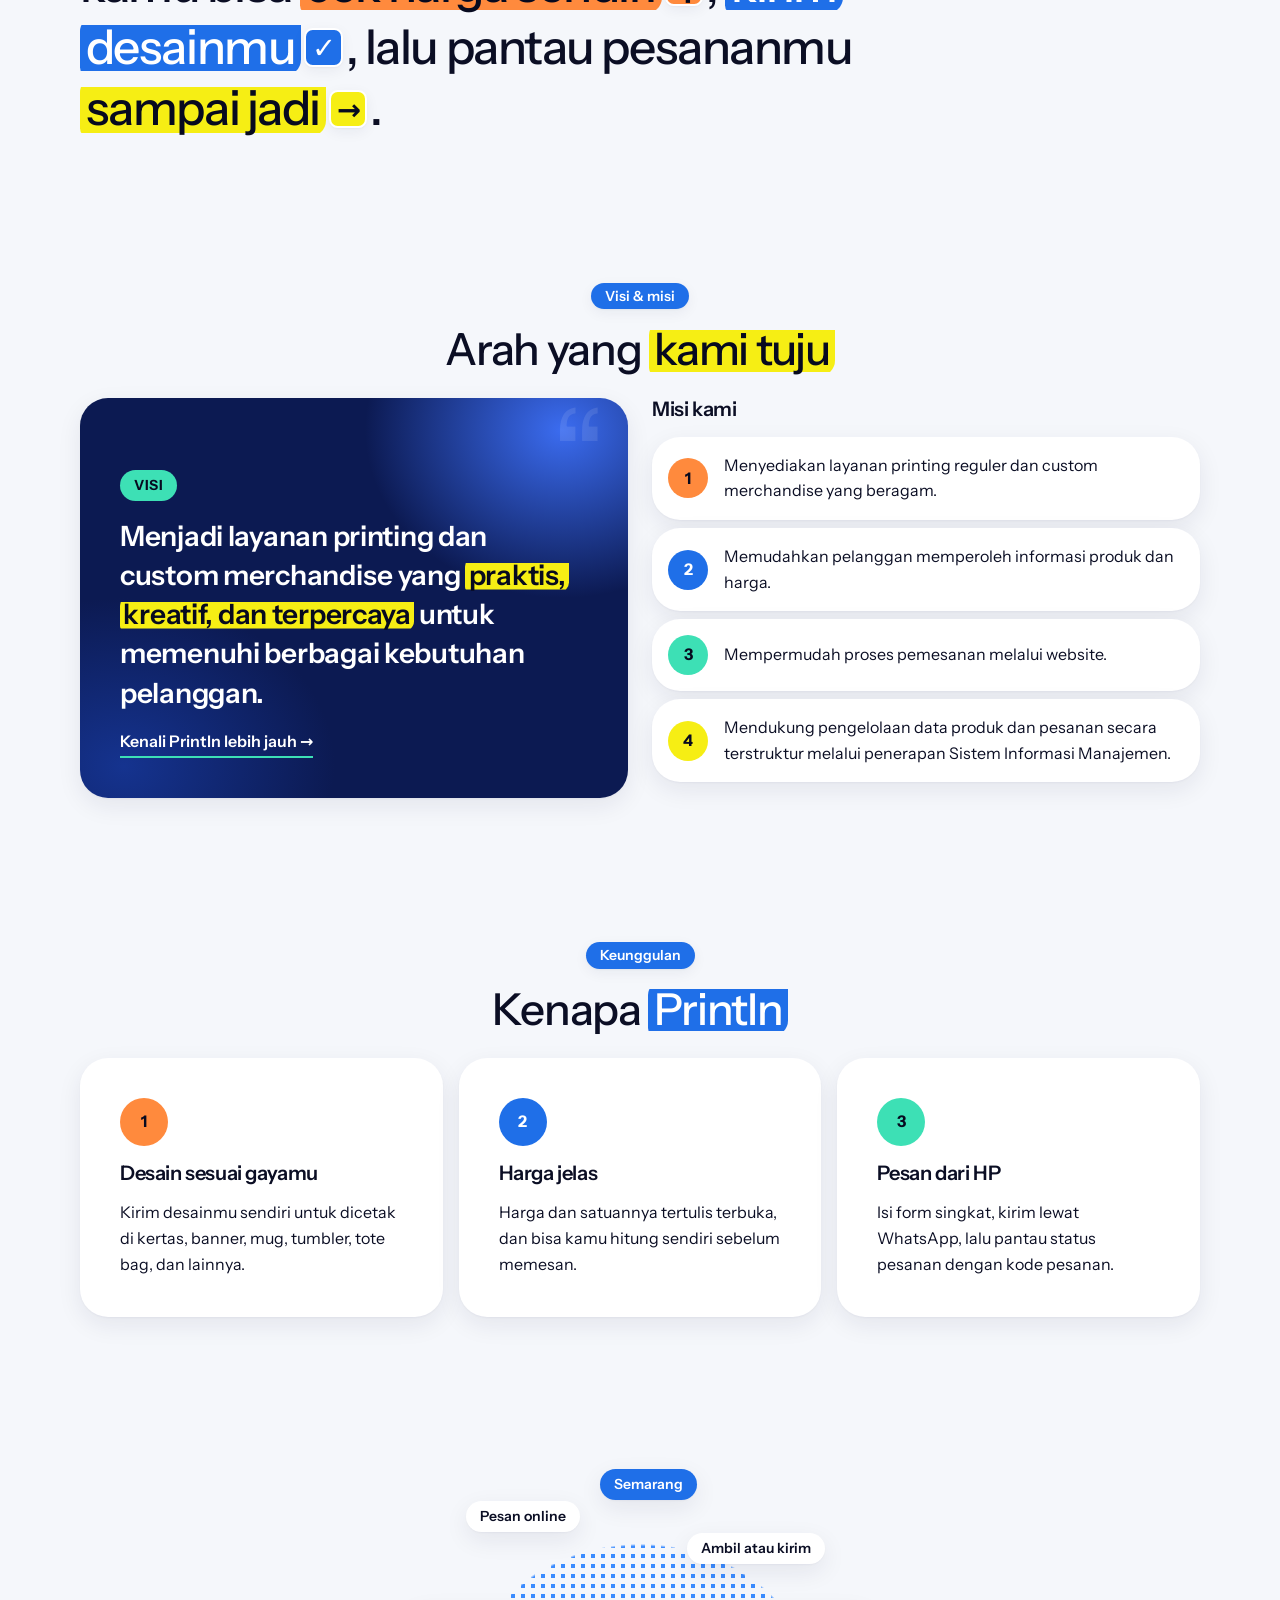
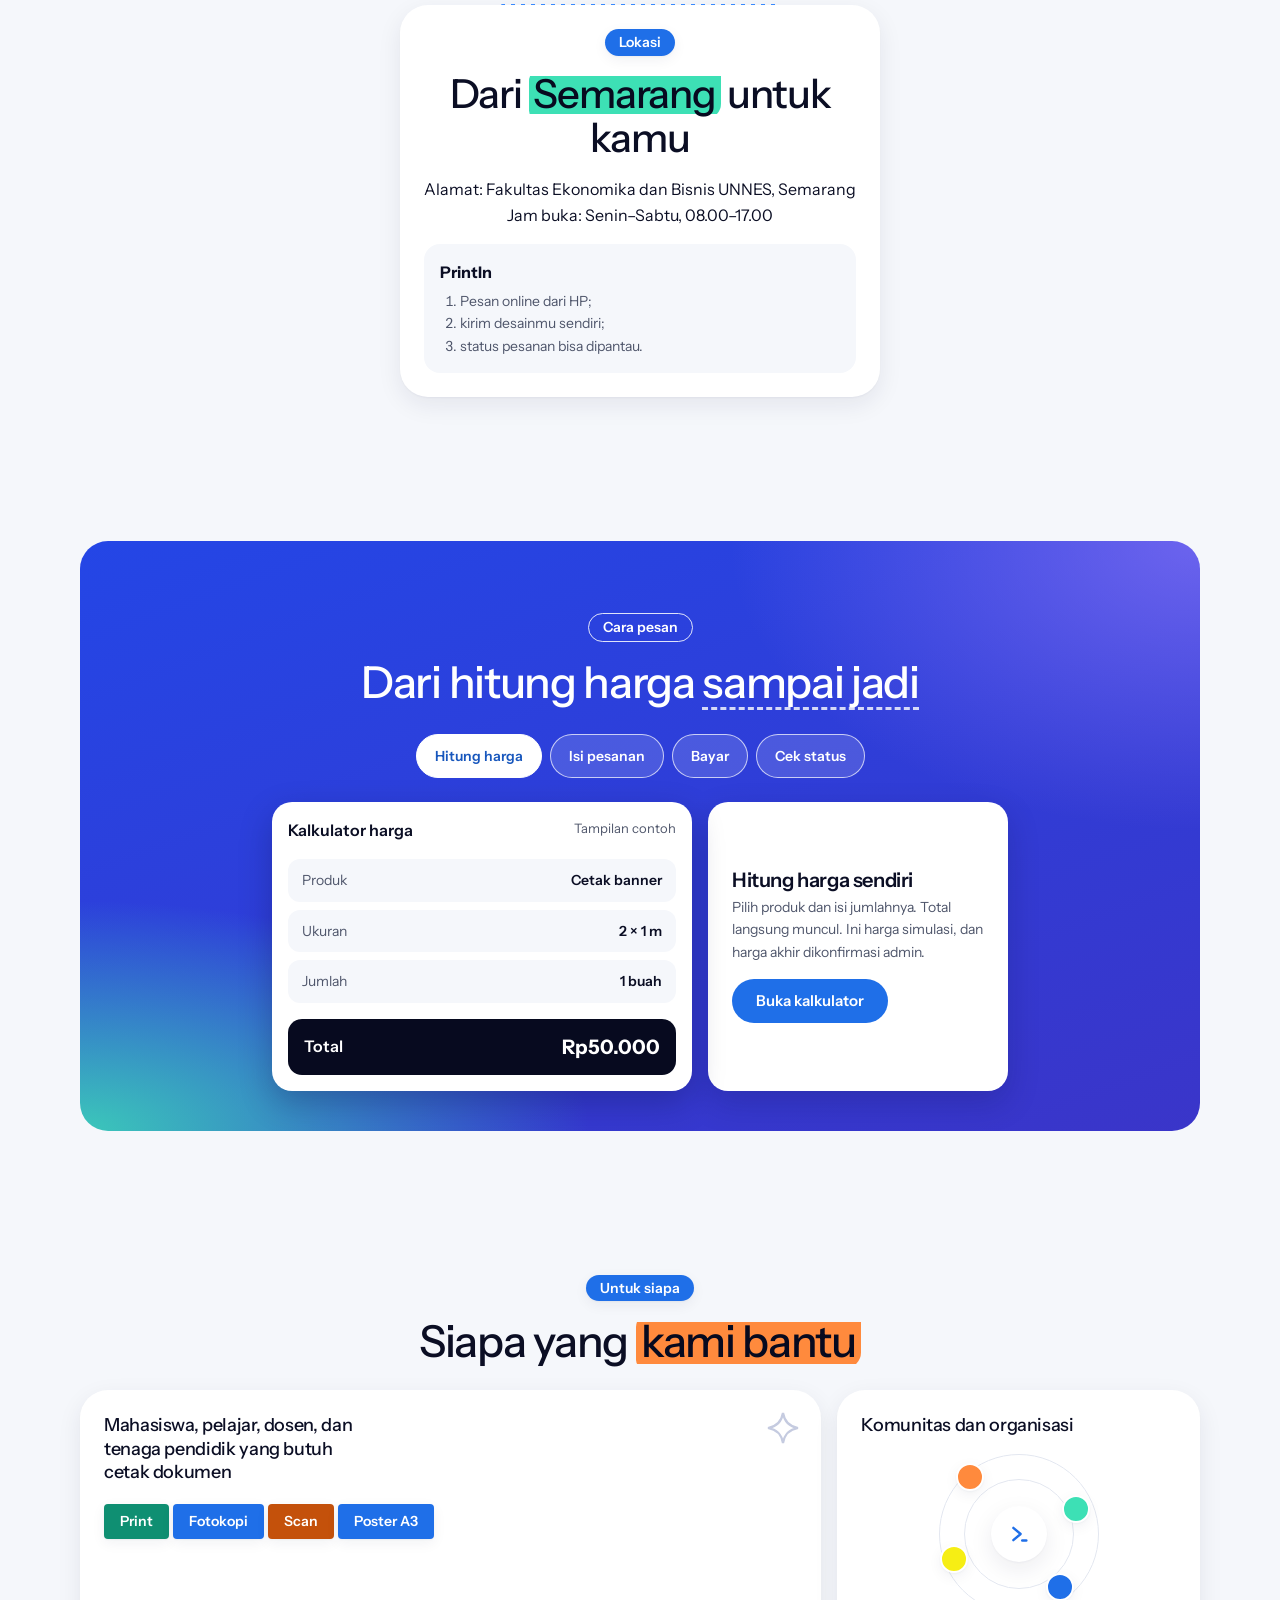
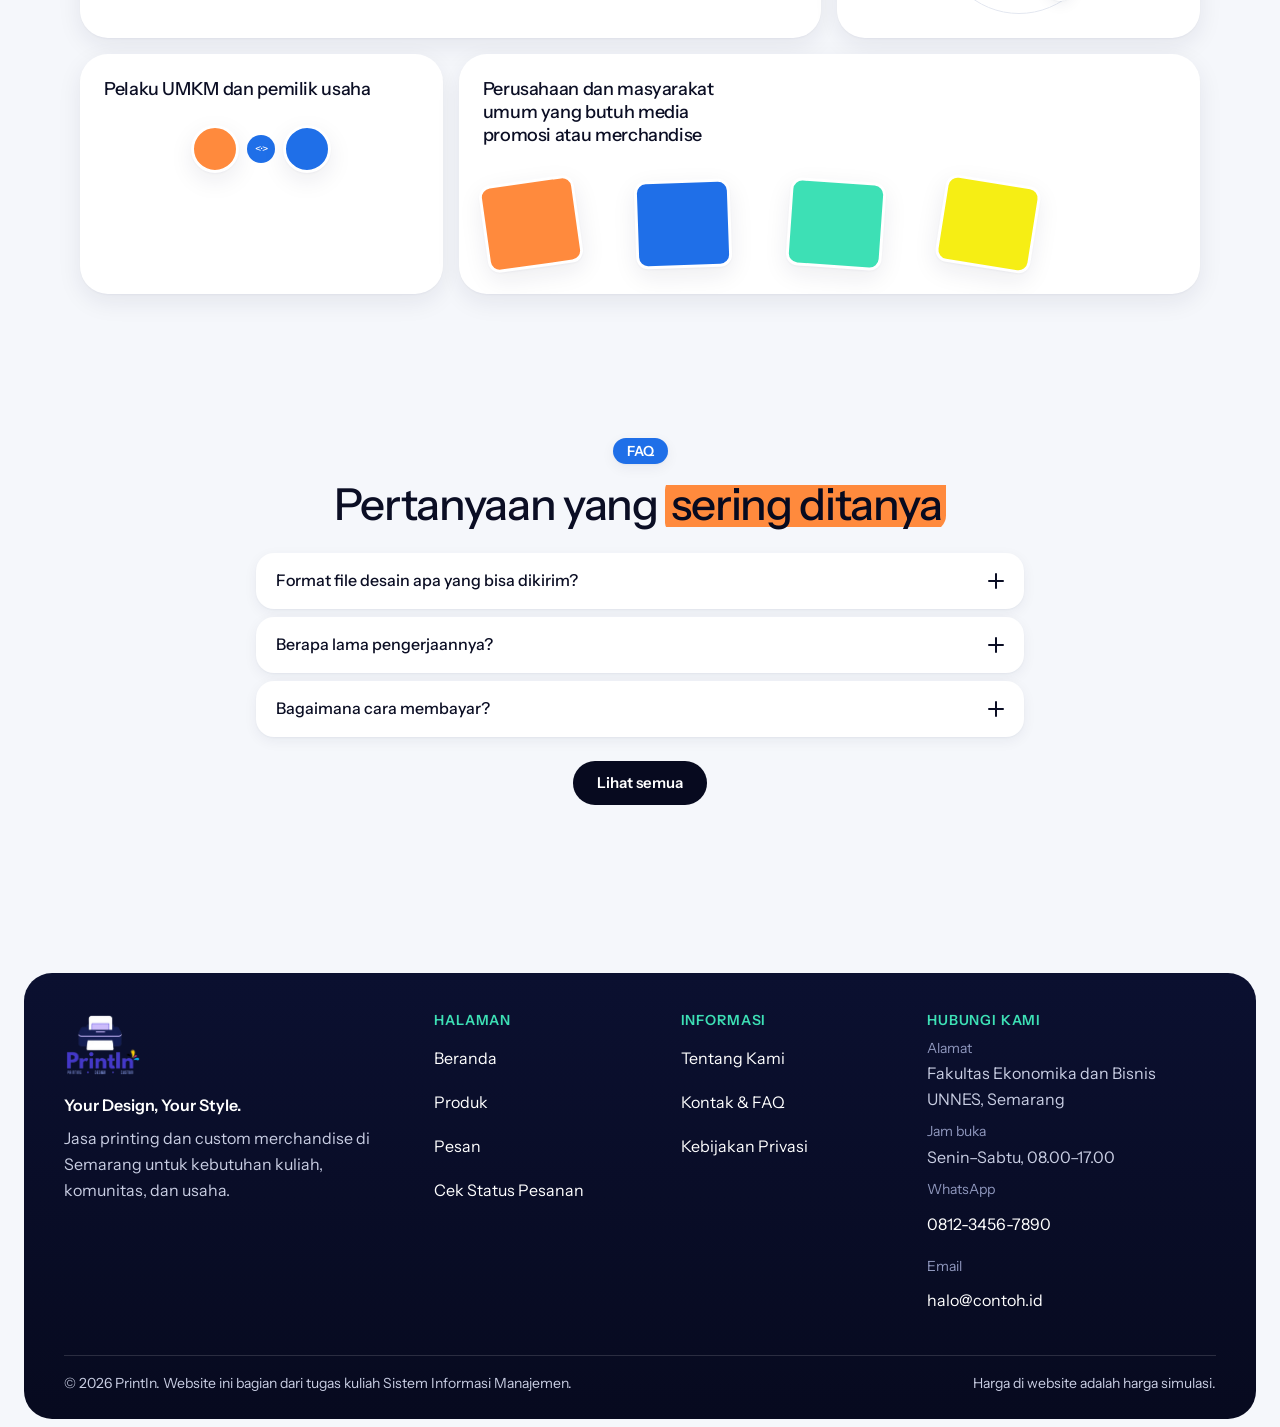
==== commit 381b1fc0: "feat: mockup produk melayang di hero beranda - 7 mockup produk SVG transparan buatan sendiri di img/" ====
--- a/index.html
+++ b/index.html
@@ -6,7 +6,7 @@
   <title>PrintIn — Your Design, Your Style</title>
   <meta name="description" content="PrintIn, jasa printing dan custom merchandise di Semarang. Lihat katalog, hitung harga, kirim desainmu, dan pantau pesanan dari HP.">
   <script>document.documentElement.classList.add('js')</script>
-  <link rel="stylesheet" href="css/style.css">
+  <link rel="stylesheet" href="css/style.css?v=3">
   <link rel="icon" type="image/png" href="img/printin-logo.png">
 </head>
 <body>
@@ -51,18 +51,16 @@
             <a class="btn btn-hitam" href="produk.html">Lihat Produk &amp; Harga</a>
           </div>
         </div>
-        <div class="hero-visual reveal" style="--d: 120ms" role="img" aria-label="Ilustrasi kertas, banner, kartu nama, amplop undangan, mug, ID card, tumbler, tote bag, gantungan kunci, dan pin. Foto produk asli menyusul.">
-          <p class="catatan-visual">Ilustrasi &middot; foto produk menyusul</p>
-          <div class="benda benda-kertas"><i></i><i></i><i></i><i></i></div>
-          <div class="benda benda-banner"><i></i><i></i></div>
-          <div class="benda benda-amplop"></div>
-          <div class="benda benda-kartu"><b></b><i></i><i></i></div>
-          <div class="benda benda-mug"></div>
-          <div class="benda benda-idcard"><b></b><i></i><i></i></div>
-          <div class="benda benda-tumbler"><i></i></div>
-          <div class="benda benda-tote"><b></b></div>
-          <div class="benda benda-gantungan"></div>
-          <div class="benda benda-pin"></div>
+        <!-- Mockup produk (img/mockup/, SVG transparan) melayang di latar biru -->
+        <div class="hero-visual reveal" style="--d: 120ms" role="img" aria-label="Ilustrasi mockup produk PrintIn: banner, poster A3, kartu nama, mug, tumbler, tote bag, dan gantungan kunci berlogo PrintIn.">
+          <p class="catatan-visual">Ilustrasi mockup produk</p>
+          <img class="mockup mockup-banner" src="img/mockup/banner.svg" alt="" width="400" height="250">
+          <img class="mockup mockup-poster" src="img/mockup/poster.svg" alt="" width="210" height="290">
+          <img class="mockup mockup-kartu" src="img/mockup/kartu-nama.svg" alt="" width="300" height="210">
+          <img class="mockup mockup-mug" src="img/mockup/mug.svg" alt="" width="280" height="240">
+          <img class="mockup mockup-tumbler" src="img/mockup/tumbler.svg" alt="" width="140" height="290">
+          <img class="mockup mockup-tote" src="img/mockup/tote-bag.svg" alt="" width="240" height="300">
+          <img class="mockup mockup-gantungan" src="img/mockup/gantungan-kunci.svg" alt="" width="140" height="220">
         </div>
       </div>
     </section>
@@ -373,7 +371,7 @@
   </footer>
 
   <script src="js/config.js"></script>
-  <script src="js/main.js"></script>
+  <script src="js/main.js?v=3"></script>
   <script src="js/chatbot.js"></script>
 </body>
 </html>
--- a/css/style.css
+++ b/css/style.css
@@ -508,7 +508,7 @@
   border-radius: 999px;
 }
 
-/* Kartu visual kanan: ilustrasi benda cetak (foto produk menyusul) */
+/* Kartu visual kanan: mockup produk melayang */
 .hero-visual {
   position: relative;
   min-height: 30rem;
@@ -521,336 +521,6 @@
   box-shadow: var(--bayangan);
 }
 
-.benda {
-  position: absolute;
-  animation: melayang 6s ease-in-out infinite;
-}
-
-.benda-kertas {
-  left: 8%;
-  top: 12%;
-  width: 7.5rem;
-  height: 9.5rem;
-  padding: 0.875rem 0.75rem;
-  background: #fff;
-  border-radius: 0.5rem;
-  rotate: -9deg;
-  box-shadow: 0 12px 24px rgba(0, 0, 0, 0.3);
-}
-
-.benda-kertas i {
-  display: block;
-  height: 0.5rem;
-  margin-bottom: 0.5rem;
-  background: var(--garis);
-  border-radius: 99px;
-}
-
-.benda-kertas i:first-child {
-  width: 60%;
-  background: var(--oranye);
-}
-
-/* Banner: lembar kuning dengan lubang pengait di sudut dan tali gantung */
-.benda-banner {
-  right: 5%;
-  top: 13%;
-  width: 6rem;
-  height: 4rem;
-  padding: 0.875rem 0.875rem 0;
-  background:
-    radial-gradient(circle at 0.5rem 0.5rem, var(--navy) 0 0.15rem, transparent 0.17rem),
-    radial-gradient(circle at calc(100% - 0.5rem) 0.5rem, var(--navy) 0 0.15rem, transparent 0.17rem),
-    radial-gradient(circle at 0.5rem calc(100% - 0.5rem), var(--navy) 0 0.15rem, transparent 0.17rem),
-    radial-gradient(circle at calc(100% - 0.5rem) calc(100% - 0.5rem), var(--navy) 0 0.15rem, transparent 0.17rem),
-    var(--kuning);
-  border-radius: 0.5rem;
-  rotate: 5deg;
-  box-shadow: 0 12px 24px rgba(0, 0, 0, 0.3);
-  animation-delay: -2s;
-}
-
-.benda-banner::before {
-  content: "";
-  position: absolute;
-  left: 50%;
-  top: -1.25rem;
-  width: 3rem;
-  height: 1.5rem;
-  margin-left: -1.5rem;
-  border: 2px solid rgba(255, 255, 255, 0.7);
-  border-bottom: 0;
-  border-radius: 1.5rem 1.5rem 0 0;
-}
-
-.benda-banner i {
-  display: block;
-  height: 0.5rem;
-  margin-bottom: 0.4rem;
-  background: var(--navy);
-  border-radius: 99px;
-}
-
-.benda-banner i:last-child {
-  width: 55%;
-  background: var(--oranye);
-}
-
-/* Amplop undangan */
-.benda-amplop {
-  left: 41%;
-  top: 11%;
-  width: 5rem;
-  height: 3.5rem;
-  background: #fff;
-  border-radius: 0.375rem;
-  rotate: -7deg;
-  box-shadow: 0 12px 24px rgba(0, 0, 0, 0.3);
-  animation-delay: -3.5s;
-}
-
-.benda-amplop::before {
-  content: "";
-  position: absolute;
-  inset: 0;
-  background: #e3e9fb;
-  clip-path: polygon(0 0, 100% 0, 50% 62%);
-  border-radius: 0.375rem 0.375rem 0 0;
-}
-
-.benda-amplop::after {
-  content: "";
-  position: absolute;
-  left: 50%;
-  top: 46%;
-  width: 0.875rem;
-  height: 0.875rem;
-  margin-left: -0.4375rem;
-  background: #ff7eb6;
-  border-radius: 50%;
-}
-
-/* Pin/lencana bulat */
-.benda-pin {
-  left: calc(42% - 0.5rem);
-  top: 86%;
-  width: 3.25rem;
-  height: 3.25rem;
-  background: radial-gradient(circle at 50% 50%, var(--navy) 0 0.5rem, transparent 0.55rem), var(--kuning);
-  border: 0.25rem solid #fff;
-  border-radius: 50%;
-  box-shadow: 0 8px 16px rgba(0, 0, 0, 0.3);
-  animation-delay: -4.5s;
-}
-
-.benda-kartu {
-  left: 36%;
-  top: 33%;
-  width: 9rem;
-  height: 5.5rem;
-  padding: 0.75rem;
-  background: #fff;
-  border-radius: 0.625rem;
-  rotate: -4deg;
-  box-shadow: 0 14px 28px rgba(0, 0, 0, 0.35);
-  animation-delay: -4s;
-}
-
-.benda-kartu b {
-  display: block;
-  width: 2rem;
-  height: 2rem;
-  margin-bottom: 0.5rem;
-  background: linear-gradient(135deg, var(--tosca), var(--biru));
-  border-radius: 0.5rem;
-}
-
-.benda-kartu i {
-  display: block;
-  height: 0.375rem;
-  margin-bottom: 0.375rem;
-  background: var(--garis);
-  border-radius: 99px;
-}
-
-.benda-mug {
-  right: 14%;
-  top: 40%;
-  width: 4.5rem;
-  height: 4rem;
-  background: var(--oranye);
-  border-radius: 0.5rem 0.5rem 1.25rem 1.25rem;
-  box-shadow: 0 10px 20px rgba(0, 0, 0, 0.3);
-  animation-delay: -1s;
-}
-
-.benda-mug::after {
-  content: "";
-  position: absolute;
-  right: -1.25rem;
-  top: 0.75rem;
-  width: 1.5rem;
-  height: 2rem;
-  border: 0.5rem solid var(--oranye);
-  border-left: 0;
-  border-radius: 0 1rem 1rem 0;
-}
-
-/* ID card dengan tali lanyard */
-.benda-idcard {
-  left: 9%;
-  top: 56%;
-  width: 5.5rem;
-  height: 8rem;
-  padding: 0.875rem 0.625rem;
-  background: #fff;
-  border-radius: 0.625rem;
-  rotate: 6deg;
-  box-shadow: 0 14px 28px rgba(0, 0, 0, 0.35);
-  animation-delay: -3s;
-}
-
-.benda-idcard::before {
-  content: "";
-  position: absolute;
-  left: 50%;
-  top: -2.25rem;
-  width: 0.75rem;
-  height: 2.5rem;
-  margin-left: -0.375rem;
-  background: var(--tosca);
-  border-radius: 99px 99px 0 0;
-}
-
-.benda-idcard b {
-  display: block;
-  width: 2.5rem;
-  height: 2.5rem;
-  margin: 0.25rem auto 0.625rem;
-  background: linear-gradient(135deg, var(--oranye), var(--kuning));
-  border-radius: 50%;
-}
-
-.benda-idcard i {
-  display: block;
-  height: 0.375rem;
-  margin: 0 auto 0.375rem;
-  background: var(--garis);
-  border-radius: 99px;
-}
-
-.benda-idcard i:nth-of-type(1) {
-  width: 80%;
-}
-
-.benda-idcard i:nth-of-type(2) {
-  width: 55%;
-}
-
-/* Tumbler: badan menyempit ke bawah, tutup, dan sedotan */
-.benda-tumbler {
-  left: 42%;
-  top: 58%;
-  width: 3.75rem;
-  height: 6.5rem;
-  rotate: -5deg;
-  animation-delay: -5s;
-}
-
-.benda-tumbler i {
-  position: absolute;
-  inset: 0.75rem 0 0;
-  background: linear-gradient(90deg, var(--tosca), #12a89a);
-  clip-path: polygon(0 0, 100% 0, 86% 100%, 14% 100%);
-  border-radius: 0.25rem 0.25rem 0.75rem 0.75rem;
-}
-
-.benda-tumbler::before {
-  content: "";
-  position: absolute;
-  left: -0.25rem;
-  right: -0.25rem;
-  top: 0;
-  height: 0.875rem;
-  background: var(--navy);
-  border: 2px solid #fff;
-  border-radius: 0.5rem;
-}
-
-.benda-tumbler::after {
-  content: "";
-  position: absolute;
-  left: 60%;
-  top: -1.5rem;
-  width: 0.3125rem;
-  height: 1.75rem;
-  background: var(--kuning);
-  border-radius: 99px;
-  rotate: 12deg;
-}
-
-/* Tote bag: kain krem dengan tali dan sablon */
-.benda-tote {
-  right: 8%;
-  top: 62%;
-  width: 5.5rem;
-  height: 5.75rem;
-  background: #f3ead7;
-  border-radius: 0.25rem 0.25rem 0.5rem 0.5rem;
-  rotate: 4deg;
-  box-shadow: 0 12px 24px rgba(0, 0, 0, 0.3);
-  animation-delay: -2.5s;
-}
-
-.benda-tote::before {
-  content: "";
-  position: absolute;
-  left: 50%;
-  top: -2rem;
-  width: 3rem;
-  height: 2.5rem;
-  margin-left: -1.5rem;
-  border: 0.375rem solid #f3ead7;
-  border-bottom: 0;
-  border-radius: 1.5rem 1.5rem 0 0;
-}
-
-.benda-tote b {
-  position: absolute;
-  left: 50%;
-  top: 50%;
-  width: 2.25rem;
-  height: 2.25rem;
-  margin: -1.125rem 0 0 -1.125rem;
-  background: linear-gradient(135deg, var(--biru), var(--tosca));
-  border-radius: 50%;
-}
-
-/* Gantungan kunci: cincin dan tag */
-.benda-gantungan {
-  left: 22%;
-  top: 86%;
-  width: 2.75rem;
-  height: 2.75rem;
-  background: #ff7eb6;
-  border-radius: 0.75rem;
-  rotate: -12deg;
-  box-shadow: 0 8px 16px rgba(0, 0, 0, 0.3);
-  animation-delay: -1.5s;
-}
-
-.benda-gantungan::before {
-  content: "";
-  position: absolute;
-  left: 50%;
-  top: -1.125rem;
-  width: 1.25rem;
-  height: 1.25rem;
-  margin-left: -0.625rem;
-  border: 3px solid #fff;
-  border-radius: 50%;
-}
-
 .catatan-visual {
   position: absolute;
   left: var(--spasi-3);
@@ -863,6 +533,22 @@
   font-size: 0.8125rem;
   font-weight: 500;
 }
+
+/* Mockup produk (img/mockup/) melayang langsung di latar biru, tanpa bingkai */
+.mockup {
+  position: absolute;
+  height: auto;
+  filter: drop-shadow(0 14px 18px rgba(3, 8, 35, 0.45));
+  animation: melayang 6s ease-in-out infinite;
+}
+
+.mockup-banner { left: 5%; top: 11%; width: 52%; rotate: -4deg; }
+.mockup-poster { right: 6%; top: 9%; width: 26%; rotate: 6deg; animation-delay: -1s; }
+.mockup-mug { left: 4%; top: 44%; width: 30%; animation-delay: -2s; }
+.mockup-kartu { left: 36%; top: 40%; width: 34%; animation-delay: -3s; }
+.mockup-tumbler { right: 7%; top: 44%; width: 17%; rotate: 8deg; animation-delay: -4s; }
+.mockup-tote { left: 30%; bottom: 4%; width: 26%; rotate: -5deg; animation-delay: -1.5s; }
+.mockup-gantungan { right: 24%; bottom: 5%; width: 15%; rotate: 10deg; animation-delay: -3.5s; }
 
 /* ===== Baris kategori: chip tengah disorot ===== */
 .kategori {
@@ -3914,6 +3600,149 @@
   margin-top: var(--spasi-2);
 }
 
+/* Ilustrasi status pesanan (img/status/) */
+.cek-kode {
+  display: grid;
+  gap: var(--spasi-3);
+  align-items: center;
+}
+
+.cek-kode-gambar {
+  order: -1;
+  width: 100%;
+  max-width: 13rem;
+  height: auto;
+  margin: 0 auto;
+}
+
+.cek-kode-bantu {
+  margin: 0 0 var(--spasi-3);
+  color: var(--teks-redup);
+}
+
+.sedang-mencari .cek-kode-gambar {
+  animation: gambar-cari 0.9s ease-in-out infinite;
+}
+
+@keyframes gambar-cari {
+  0%, 100% { transform: translateY(0); }
+  50% { transform: translateY(-6px); }
+}
+
+.detail-sorot {
+  display: grid;
+  gap: var(--spasi-2);
+  justify-items: center;
+  margin-top: var(--spasi-3);
+  padding: var(--spasi-3);
+  background: var(--latar);
+  border-radius: var(--radius-kecil);
+  text-align: center;
+}
+
+.detail-gambar {
+  width: 100%;
+  max-width: 16rem;
+  height: auto;
+}
+
+.detail-sorot .info-tahap {
+  margin: 0;
+}
+
+.panduan-tahap h2 {
+  margin-top: 0;
+}
+
+.panduan-tahap-daftar {
+  display: grid;
+  gap: var(--spasi-3);
+  margin: var(--spasi-3) 0 0;
+  padding: 0;
+  list-style: none;
+}
+
+.panduan-item {
+  display: grid;
+  align-content: start;
+  gap: var(--spasi-1);
+  padding: var(--spasi-3);
+  background: var(--latar);
+  border: 2px solid transparent;
+  border-radius: var(--radius-kecil);
+}
+
+.panduan-item p {
+  margin: 0;
+  color: var(--teks-redup);
+  font-size: var(--teks-kecil);
+}
+
+.panduan-gambar {
+  width: 100%;
+  max-width: 12rem;
+  height: auto;
+  margin: 0 auto var(--spasi-2);
+}
+
+.panduan-nomor {
+  color: var(--biru-gelap);
+  font-size: var(--teks-kecil);
+  font-weight: 700;
+}
+
+.panduan-aktif {
+  background: var(--putih);
+  border-color: var(--biru);
+  box-shadow: var(--bayangan-lembut);
+}
+
+@media (min-width: 36rem) {
+  .panduan-tahap-daftar {
+    grid-template-columns: repeat(2, 1fr);
+  }
+}
+
+@media (min-width: 48rem) {
+  .cek-kode {
+    grid-template-columns: 1fr 15rem;
+    gap: var(--spasi-4);
+  }
+
+  .cek-kode-gambar {
+    order: 0;
+    max-width: none;
+  }
+
+  .detail-sorot {
+    grid-template-columns: 14rem 1fr;
+    align-items: center;
+    justify-items: start;
+    gap: var(--spasi-4);
+    text-align: left;
+  }
+
+  .detail-sorot .info-tahap {
+    font-size: var(--teks-besar);
+  }
+}
+
+@media (min-width: 64rem) {
+  .panduan-tahap-daftar {
+    grid-template-columns: repeat(5, 1fr);
+  }
+
+  .panduan-gambar {
+    max-width: none;
+  }
+}
+
+@media (prefers-reduced-motion: reduce) {
+  .sedang-mencari .cek-kode-gambar {
+    animation: none;
+  }
+}
+
 /* Unggah desain per produk di form pesan */
 .desain-per-item {
   padding: 0;
@@ -4075,17 +3904,18 @@
   height: 1.625rem;
 }
 
+/* Mobile: panel menutupi tombol melayang hampir selebar layar (tombol tutup ada di kepala panel) */
 .panel-bot {
   position: fixed;
-  right: var(--spasi-3);
-  bottom: 8.5rem;
+  right: 0.75rem;
+  left: 0.75rem;
+  bottom: 0.75rem;
   z-index: 110;
   display: flex;
   flex-direction: column;
-  width: min(calc(100vw - 2rem), 32rem);
-  height: min(44rem, calc(100dvh - 10rem));
+  height: min(40rem, calc(100dvh - 5rem));
   border: 1px solid var(--garis);
-  border-radius: var(--radius-kecil);
+  border-radius: 1.25rem;
   background: var(--putih);
   box-shadow: var(--bayangan);
   overflow: hidden;
@@ -4098,42 +3928,103 @@
 .panel-bot-kepala {
   display: flex;
   align-items: center;
-  justify-content: space-between;
-  padding: var(--spasi-2) var(--spasi-3);
+  gap: var(--spasi-2);
+  flex-shrink: 0;
+  padding: var(--spasi-2) var(--spasi-2) var(--spasi-2) var(--spasi-3);
   background: var(--navy);
   color: #fff;
+}
+
+.panel-bot-avatar {
+  display: grid;
+  place-items: center;
+  flex-shrink: 0;
+  width: 2.5rem;
+  height: 2.5rem;
+  background: var(--kuning);
+  color: var(--navy);
+  border-radius: 50%;
+  font-weight: 800;
+}
+
+.panel-bot-judul {
+  display: flex;
+  flex: 1;
+  flex-direction: column;
+  min-width: 0;
+  line-height: 1.3;
+}
+
+.panel-bot-judul span {
+  color: #c9cee3;
+  font-size: var(--teks-kecil);
 }
 
 .panel-bot-tutup {
   min-width: var(--tinggi-sentuh);
   min-height: var(--tinggi-sentuh);
   border: 0;
+  border-radius: 50%;
   background: transparent;
   color: inherit;
-  font-size: 1.5rem;
+  font-size: 1.75rem;
   cursor: pointer;
 }
 
+.panel-bot-tutup:hover {
+  background: rgba(255, 255, 255, 0.14);
+}
+
 .panel-bot-pesan {
+  position: relative;
   flex: 1;
   display: flex;
   flex-direction: column;
-  gap: var(--spasi-2);
+  gap: var(--spasi-3);
   min-height: 0;
   padding: var(--spasi-3);
+  background: #f7f8fc;
   overflow-y: auto;
+  overscroll-behavior: contain;
 }
 
 .bot-pesan {
-  max-width: 90%;
-  padding: var(--spasi-2) var(--spasi-3);
-  border-radius: var(--radius-kecil);
+  max-width: 88%;
+  padding: 0.75rem var(--spasi-3);
   font-size: var(--teks-isi);
+  line-height: 1.6;
+  overflow-wrap: anywhere;
+}
+
+.bot-pesan p {
+  margin: 0;
+}
+
+/* Tautan aksi di bawah jawaban bot: tombol kecil, mudah disentuh */
+.bot-tautan {
+  display: inline-flex;
+  align-items: center;
+  min-height: var(--tinggi-sentuh);
+  margin-top: var(--spasi-2);
+  padding: 0 var(--spasi-3);
+  background: #fff;
+  color: var(--biru);
+  border: 1px solid currentColor;
+  border-radius: 999px;
+  font-weight: 600;
+  text-decoration: none;
+}
+
+.bot-tautan:hover {
+  background: var(--biru);
+  color: #fff;
 }
 
 .bot-masuk {
   align-self: flex-start;
-  background: var(--latar);
+  background: #fff;
+  border: 1px solid var(--garis);
+  border-radius: 0.25rem 1.125rem 1.125rem 1.125rem;
   transform-origin: left bottom;
   animation: bot-muncul-masuk 320ms var(--ease) both;
 }
@@ -4142,6 +4033,7 @@
   align-self: flex-end;
   background: var(--biru);
   color: #fff;
+  border-radius: 1.125rem 0.25rem 1.125rem 1.125rem;
   transform-origin: right bottom;
   animation: bot-muncul-keluar 280ms var(--ease) both;
 }
@@ -4181,18 +4073,20 @@
   30% { transform: translateY(-5px); opacity: 1; }
 }
 
+/* Pertanyaan cepat: satu baris yang bisa digeser ke samping, hemat tempat */
 .panel-bot-cepat {
   display: flex;
-  flex-wrap: wrap;
   gap: var(--spasi-2);
   flex-shrink: 0;
-  max-height: 11rem;
-  padding: var(--spasi-1) var(--spasi-3) var(--spasi-2);
-  overflow-y: auto;
+  padding: var(--spasi-2) var(--spasi-3);
+  border-top: 1px solid var(--garis);
+  overflow-x: auto;
+  scrollbar-width: thin;
 }
 
 .panel-bot-cepat .chip-filter {
   flex-shrink: 0;
+  white-space: nowrap;
 }
 
 .panel-bot-form {
@@ -4200,7 +4094,6 @@
   display: flex;
   gap: var(--spasi-2);
   padding: var(--spasi-2) var(--spasi-3) var(--spasi-3);
-  border-top: 1px solid var(--garis);
 }
 
 .panel-bot-form input {
@@ -4209,8 +4102,18 @@
   min-height: var(--tinggi-sentuh);
   padding: 0 var(--spasi-3);
   border: 1px solid var(--garis);
-  border-radius: var(--radius-kecil);
+  border-radius: 999px;
   font: inherit;
+}
+
+@media (min-width: 40rem) {
+  .panel-bot {
+    left: auto;
+    right: var(--spasi-3);
+    bottom: 8.5rem;
+    width: 26rem;
+    height: min(38rem, calc(100dvh - 10rem));
+  }
 }
 
 /* Jarak antar tombol di bawah form pesan (Kirim pesanan dan WhatsApp) */
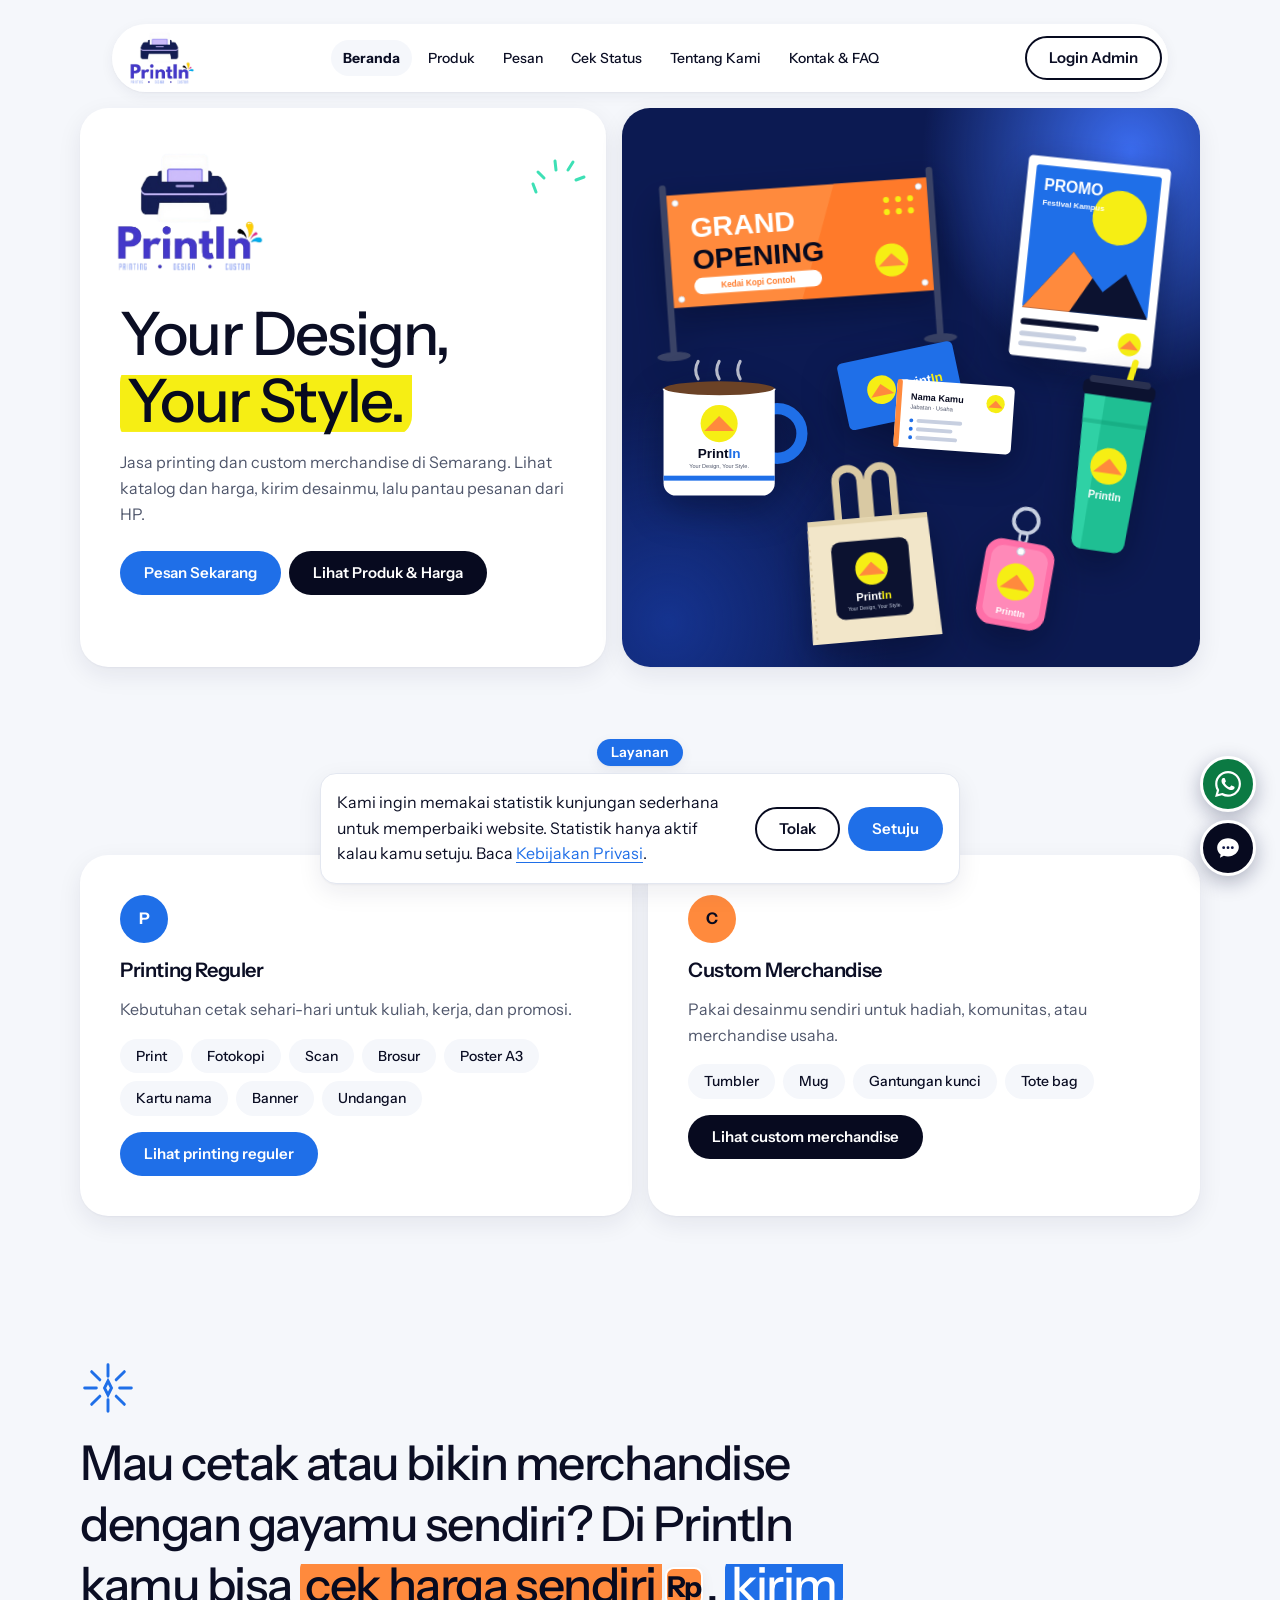
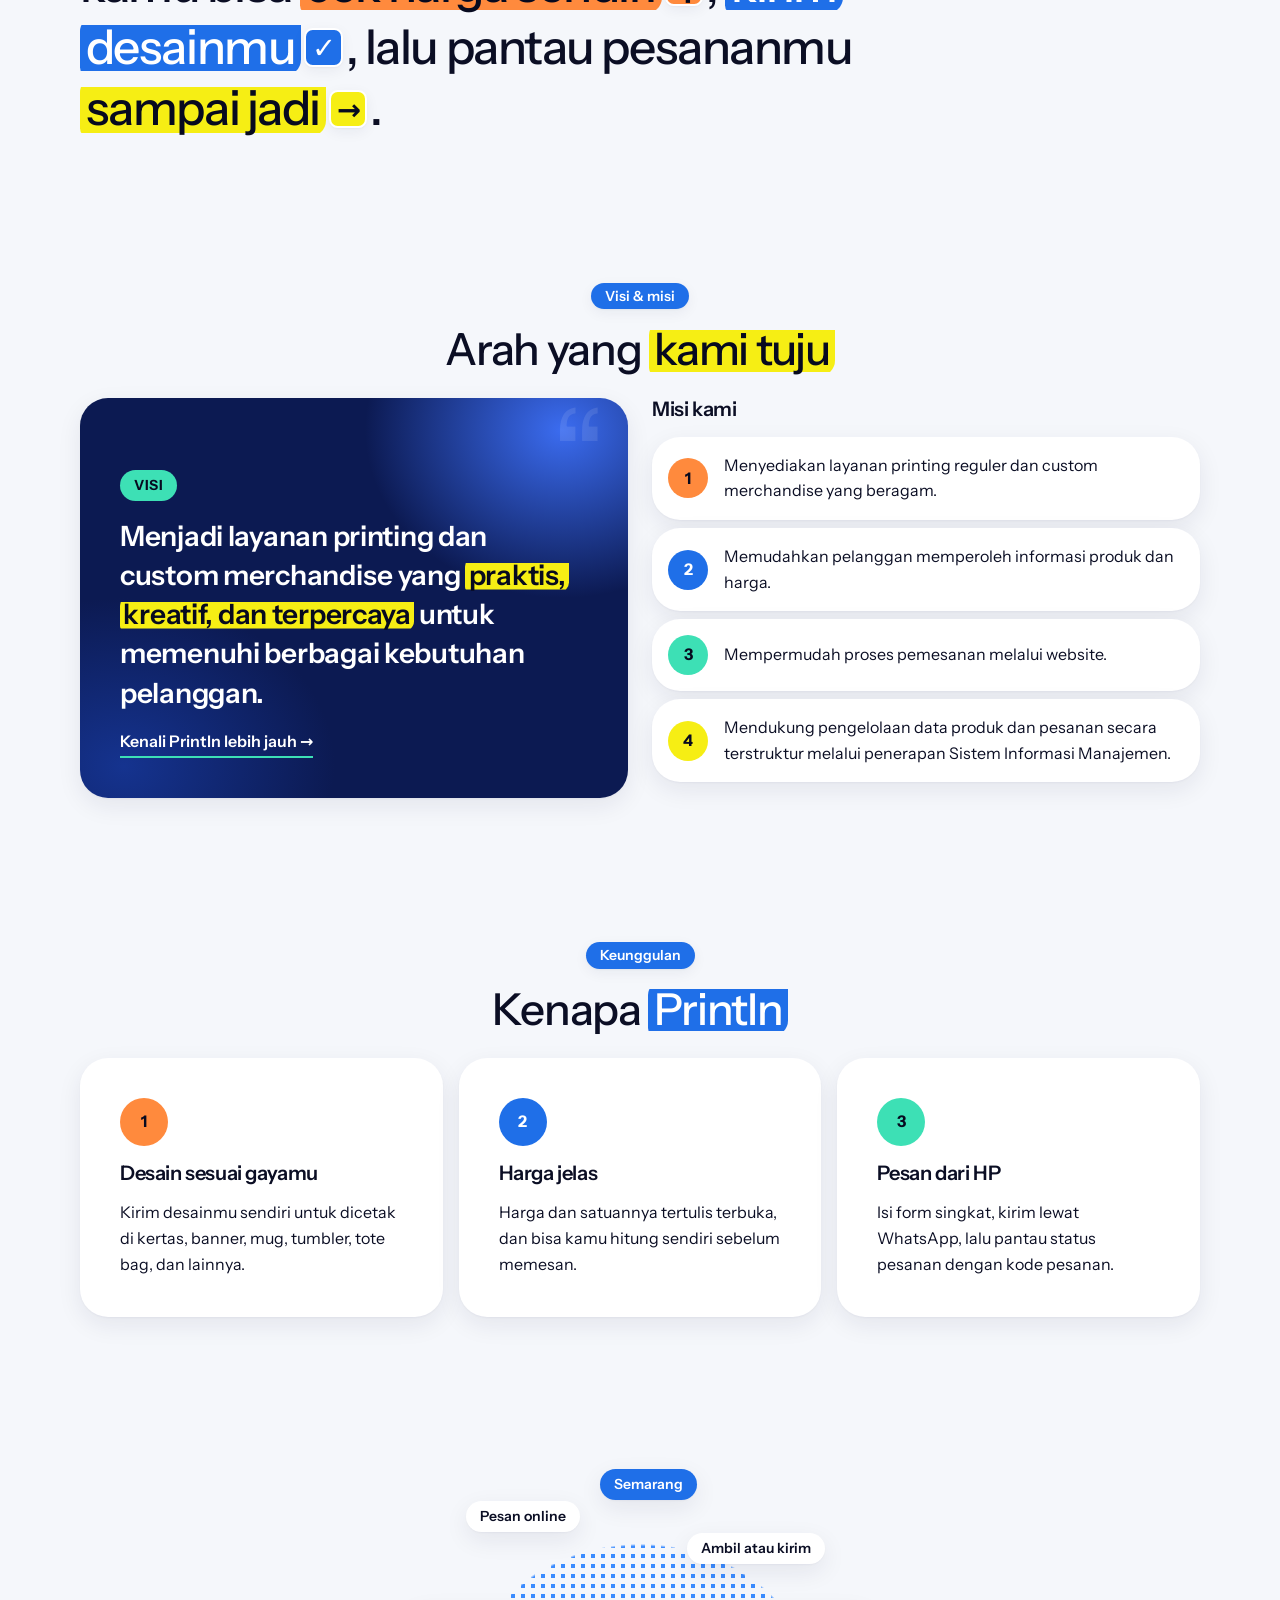
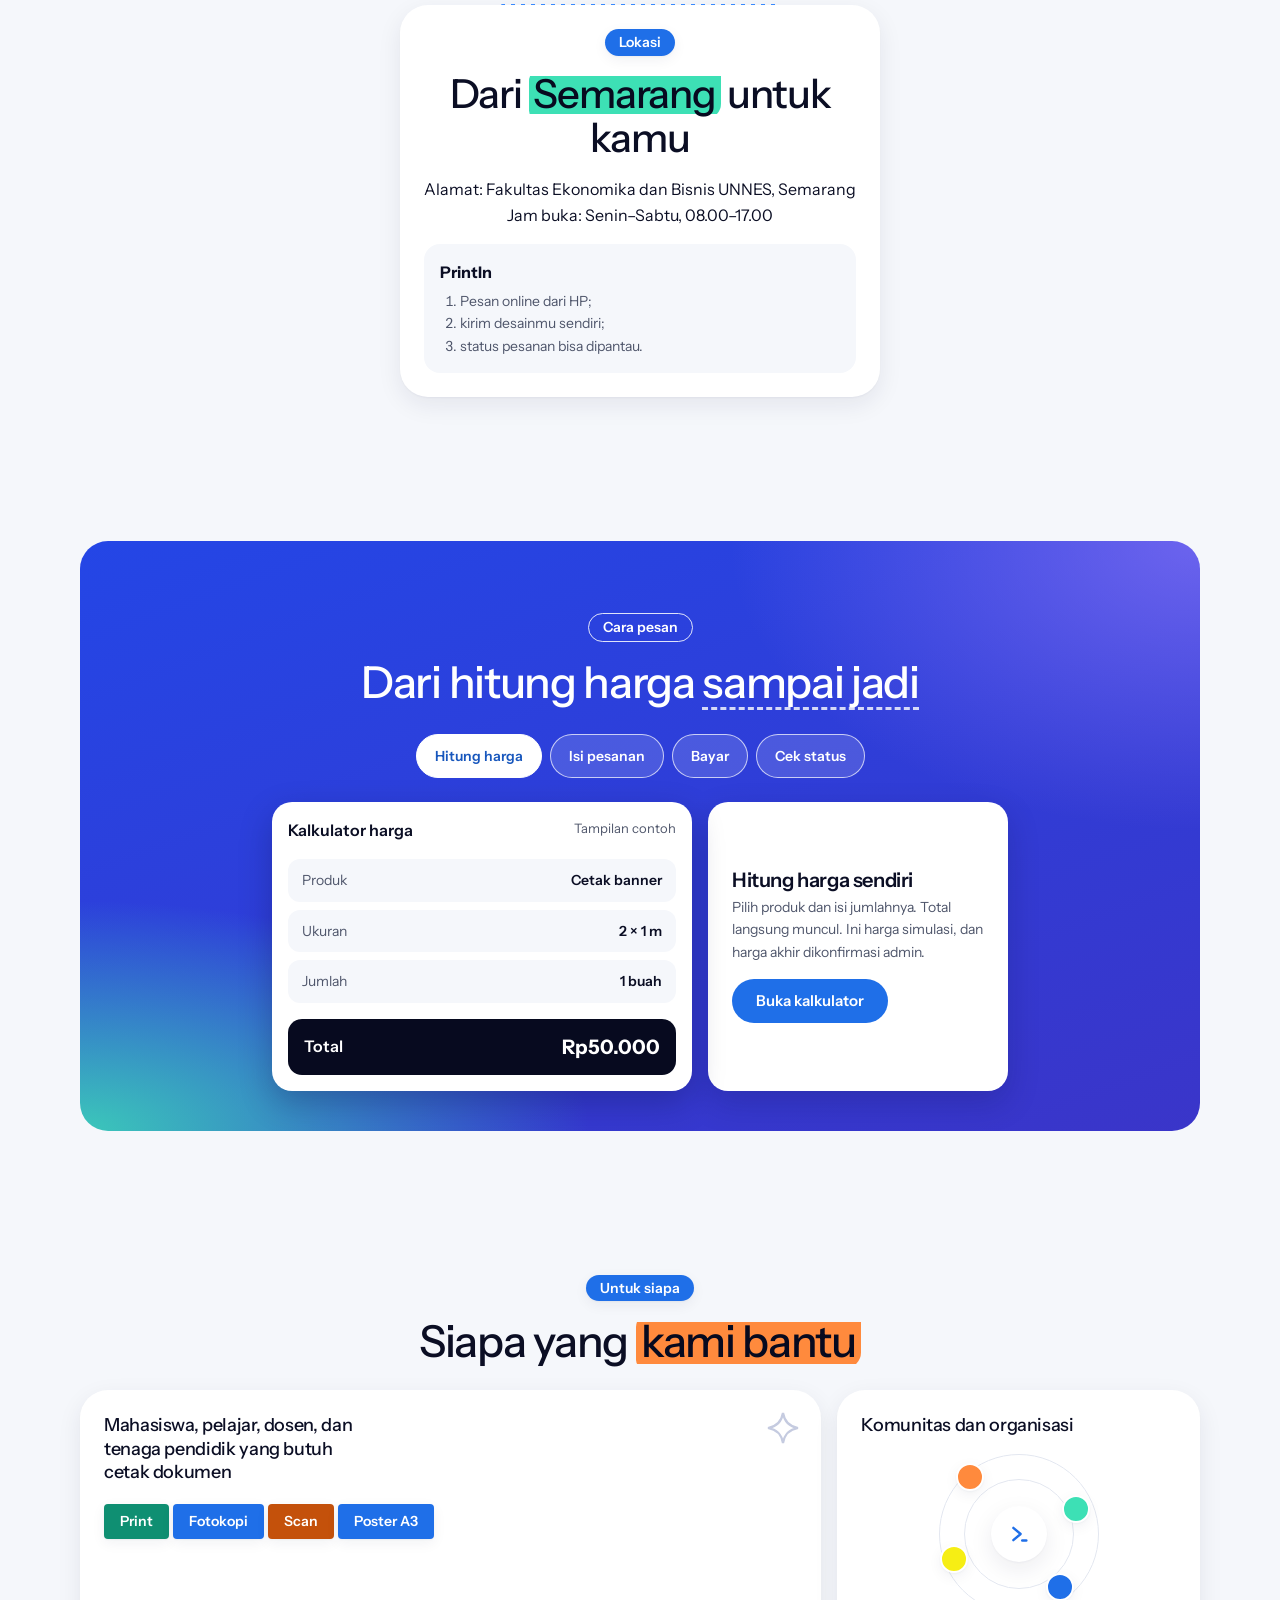
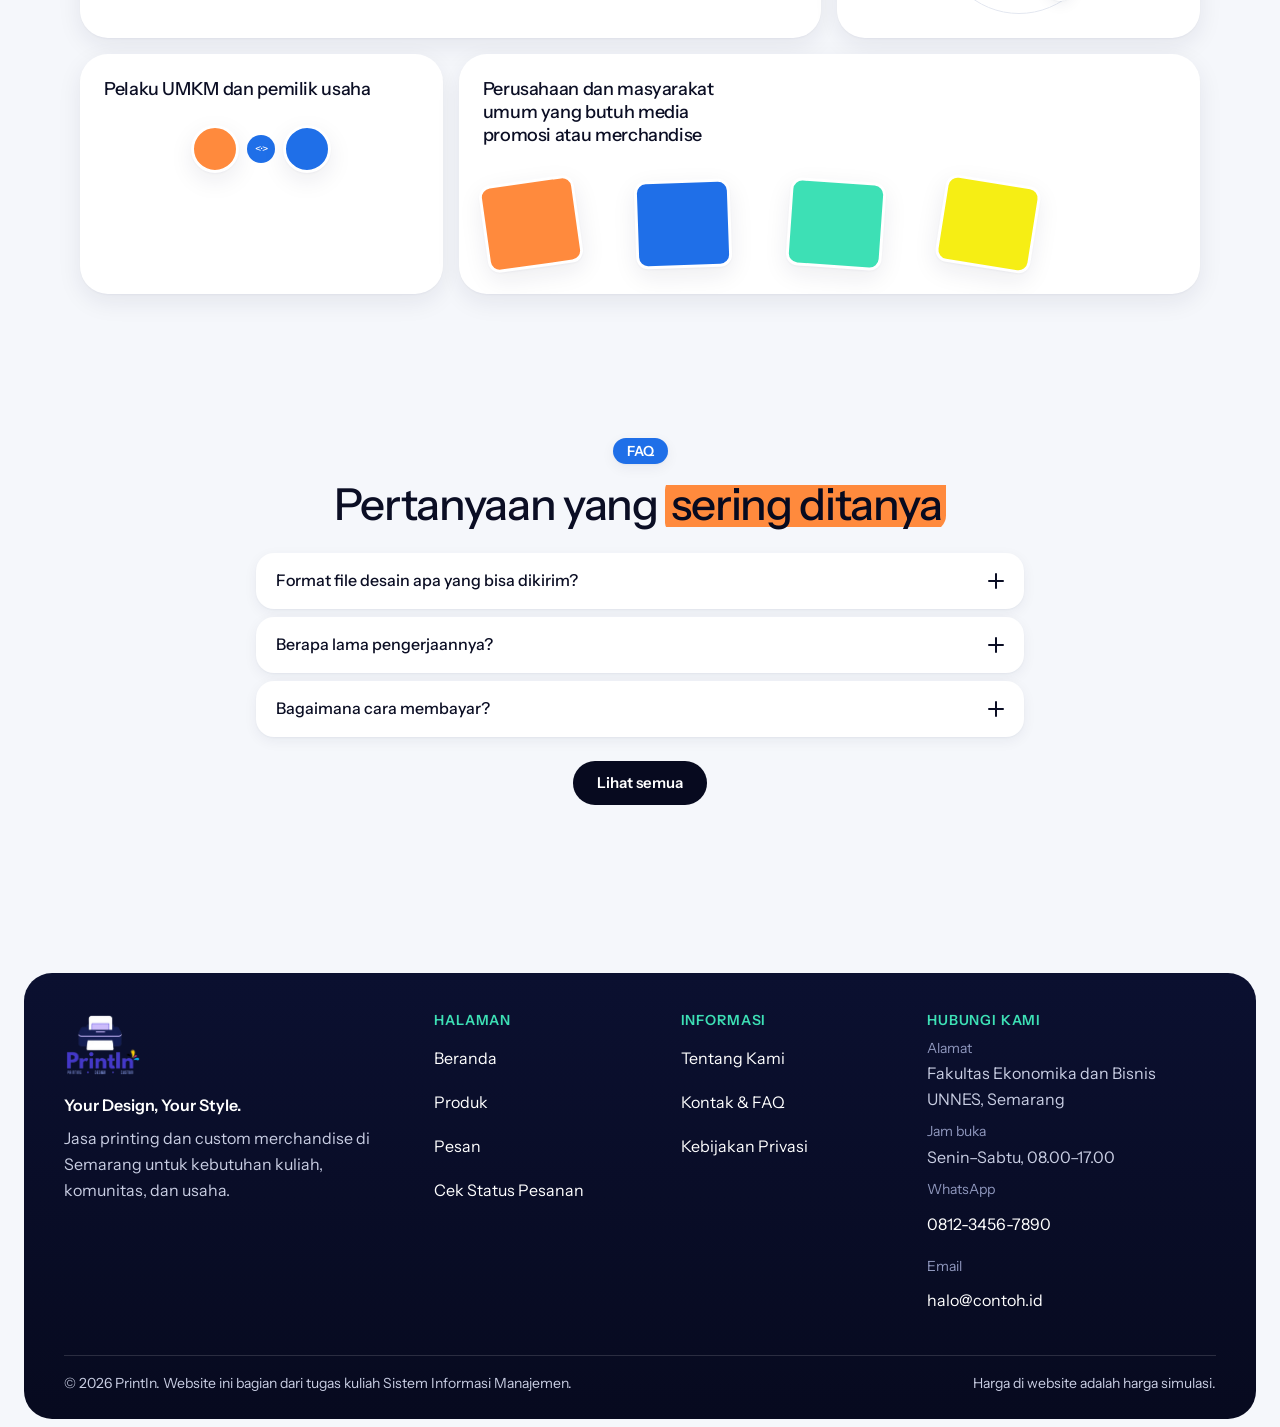
==== commit d8662c94: "feat: struk PDF di halaman Bayar, kunci form Datamu, dan rapikan beranda - Tombol "Unduh struk PDF" " ====
--- a/index.html
+++ b/index.html
@@ -6,7 +6,7 @@
   <title>PrintIn — Your Design, Your Style</title>
   <meta name="description" content="PrintIn, jasa printing dan custom merchandise di Semarang. Lihat katalog, hitung harga, kirim desainmu, dan pantau pesanan dari HP.">
   <script>document.documentElement.classList.add('js')</script>
-  <link rel="stylesheet" href="css/style.css?v=3">
+  <link rel="stylesheet" href="css/style.css?v=7">
   <link rel="icon" type="image/png" href="img/printin-logo.png">
 </head>
 <body>
@@ -53,7 +53,6 @@
         </div>
         <!-- Mockup produk (img/mockup/, SVG transparan) melayang di latar biru -->
         <div class="hero-visual reveal" style="--d: 120ms" role="img" aria-label="Ilustrasi mockup produk PrintIn: banner, poster A3, kartu nama, mug, tumbler, tote bag, dan gantungan kunci berlogo PrintIn.">
-          <p class="catatan-visual">Ilustrasi mockup produk</p>
           <img class="mockup mockup-banner" src="img/mockup/banner.svg" alt="" width="400" height="250">
           <img class="mockup mockup-poster" src="img/mockup/poster.svg" alt="" width="210" height="290">
           <img class="mockup mockup-kartu" src="img/mockup/kartu-nama.svg" alt="" width="300" height="210">
@@ -372,6 +371,6 @@
 
   <script src="js/config.js"></script>
   <script src="js/main.js?v=3"></script>
-  <script src="js/chatbot.js"></script>
+  <script src="js/chatbot.js?v=4"></script>
 </body>
 </html>
--- a/css/style.css
+++ b/css/style.css
@@ -521,19 +521,6 @@
   box-shadow: var(--bayangan);
 }
 
-.catatan-visual {
-  position: absolute;
-  left: var(--spasi-3);
-  top: var(--spasi-3);
-  margin: 0;
-  padding: 0.125rem 0.75rem;
-  background: rgba(255, 255, 255, 0.16);
-  color: #fff;
-  border-radius: 999px;
-  font-size: 0.8125rem;
-  font-weight: 500;
-}
-
 /* Mockup produk (img/mockup/) melayang langsung di latar biru, tanpa bingkai */
 .mockup {
   position: absolute;
@@ -2628,6 +2615,72 @@
   margin-bottom: var(--spasi-2);
 }
 
+/* Halaman bayar: kode pesanan + tombol unduh struk PDF sebaris (turun ke bawah bila sempit) */
+.bayar-kode-baris {
+  display: flex;
+  flex-wrap: wrap;
+  align-items: center;
+  justify-content: space-between;
+  gap: var(--spasi-2) var(--spasi-3);
+}
+
+.bayar-kode-baris h2 {
+  margin: 0;
+}
+
+.btn-struk {
+  padding-inline: 1rem;
+  border-color: var(--biru);
+  color: var(--biru-gelap);
+}
+
+.btn-struk:hover {
+  border-color: var(--biru);
+  background: var(--biru);
+}
+
+.btn-struk:disabled {
+  opacity: 0.6;
+  cursor: progress;
+}
+
+/* Form pesan: isian "Datamu" terkunci sampai produk dipilih */
+.isian-data {
+  min-width: 0;
+  margin: 0;
+  padding: 0;
+  border: 0;
+}
+
+.isian-data:disabled {
+  opacity: 0.45;
+  cursor: not-allowed;
+}
+
+.isian-data:disabled * {
+  cursor: not-allowed;
+}
+
+.info-kunci-data {
+  display: flex;
+  align-items: center;
+  gap: var(--spasi-2);
+  margin: 0 0 var(--spasi-3);
+  padding: 0.75rem 1rem;
+  border-radius: var(--radius-kecil);
+  background: #fff4d6;
+  color: #7a4b00;
+  font-weight: 600;
+}
+
+.info-kunci-data[hidden] {
+  display: none;
+}
+
+.info-kunci-data svg {
+  flex: none;
+}
+
 .daftar-ringkas li {
   display: grid;
   gap: 0.125rem;
@@ -3828,33 +3881,6 @@
   border: 0;
 }
 
-/* Pratinjau desain di atas foto merchandise (F-16) */
-.pratinjau-merch {
-  margin-block: var(--spasi-3);
-}
-
-.pratinjau-kotak {
-  position: relative;
-  max-width: 22rem;
-  border: 1px solid var(--garis);
-  border-radius: var(--radius-kecil);
-  overflow: hidden;
-  background: var(--putih);
-}
-
-.pratinjau-kotak img {
-  display: block;
-  width: 100%;
-  height: auto;
-}
-
-.pratinjau-kotak #pratinjau-desain {
-  position: absolute;
-  width: auto;
-  height: auto;
-  object-fit: contain;
-}
-
 /* Banner persetujuan cookie (F-15) */
 .banner-cookie {
   position: fixed;
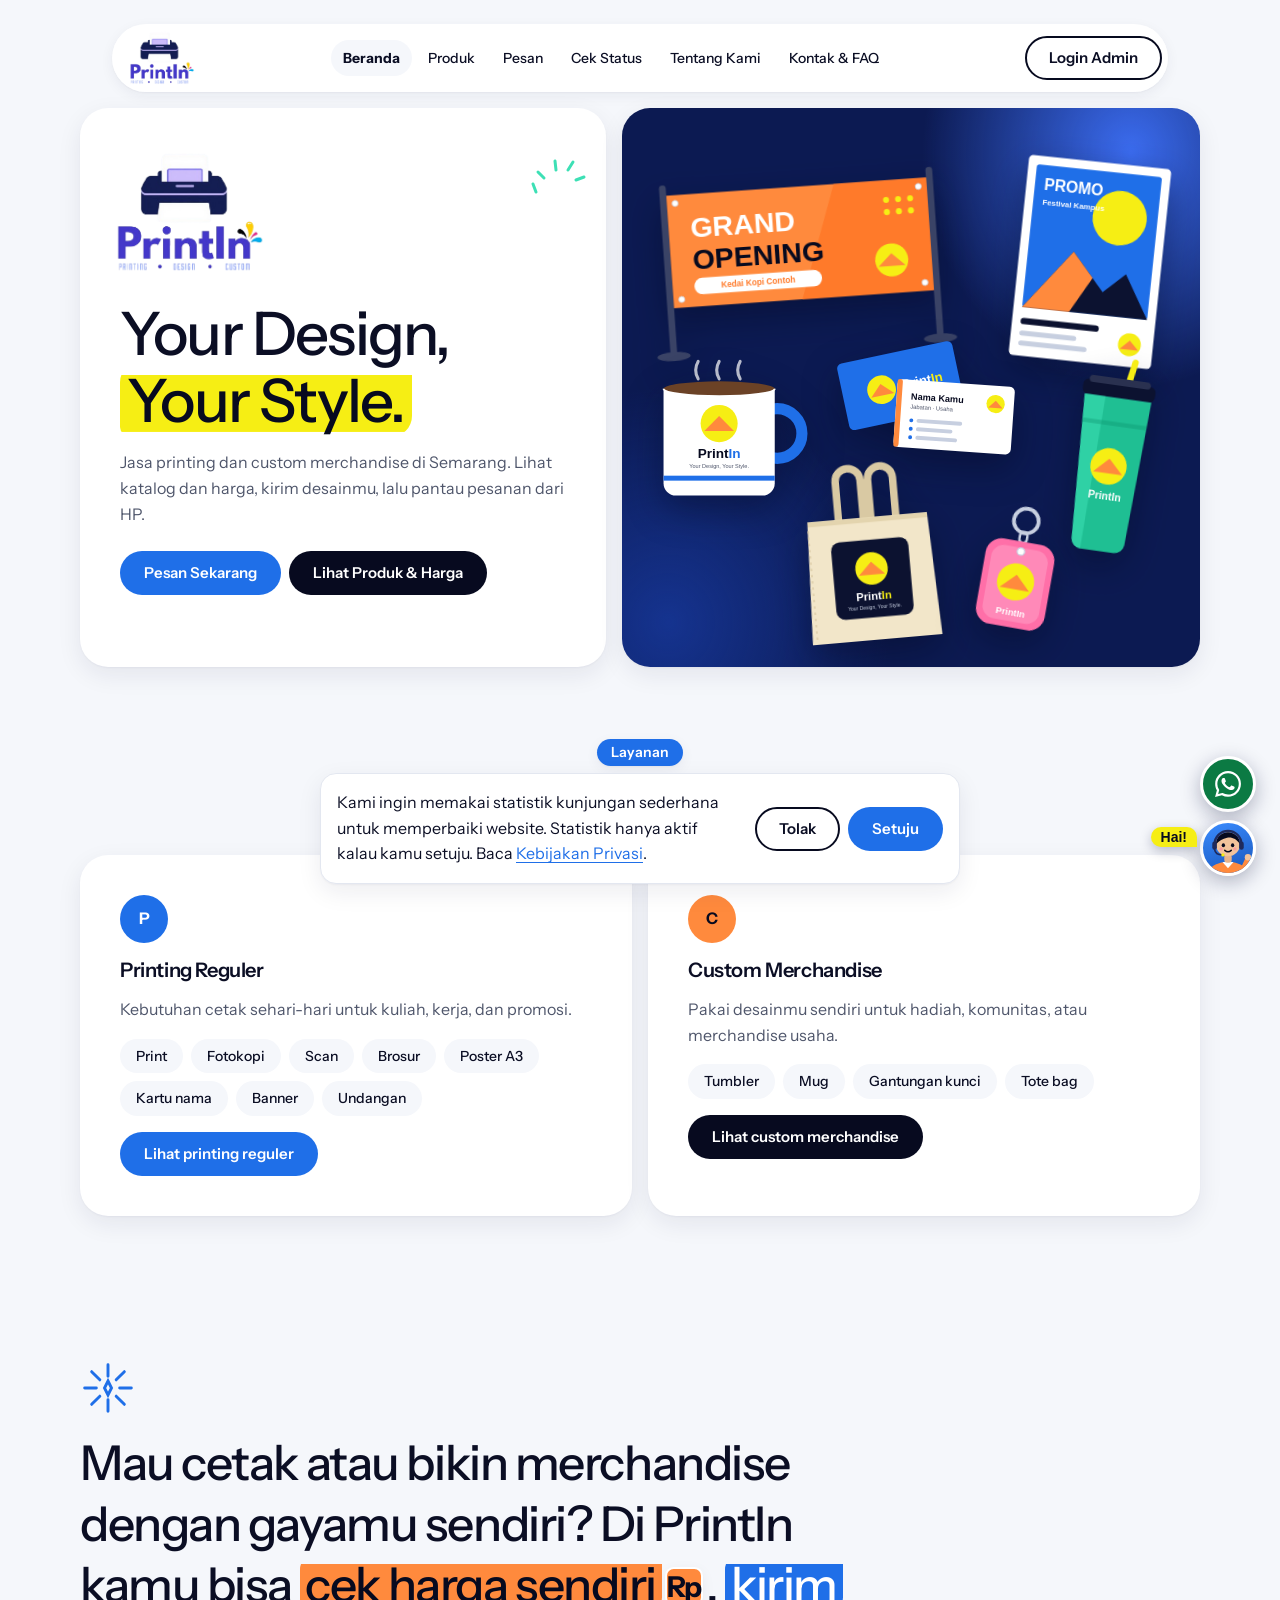
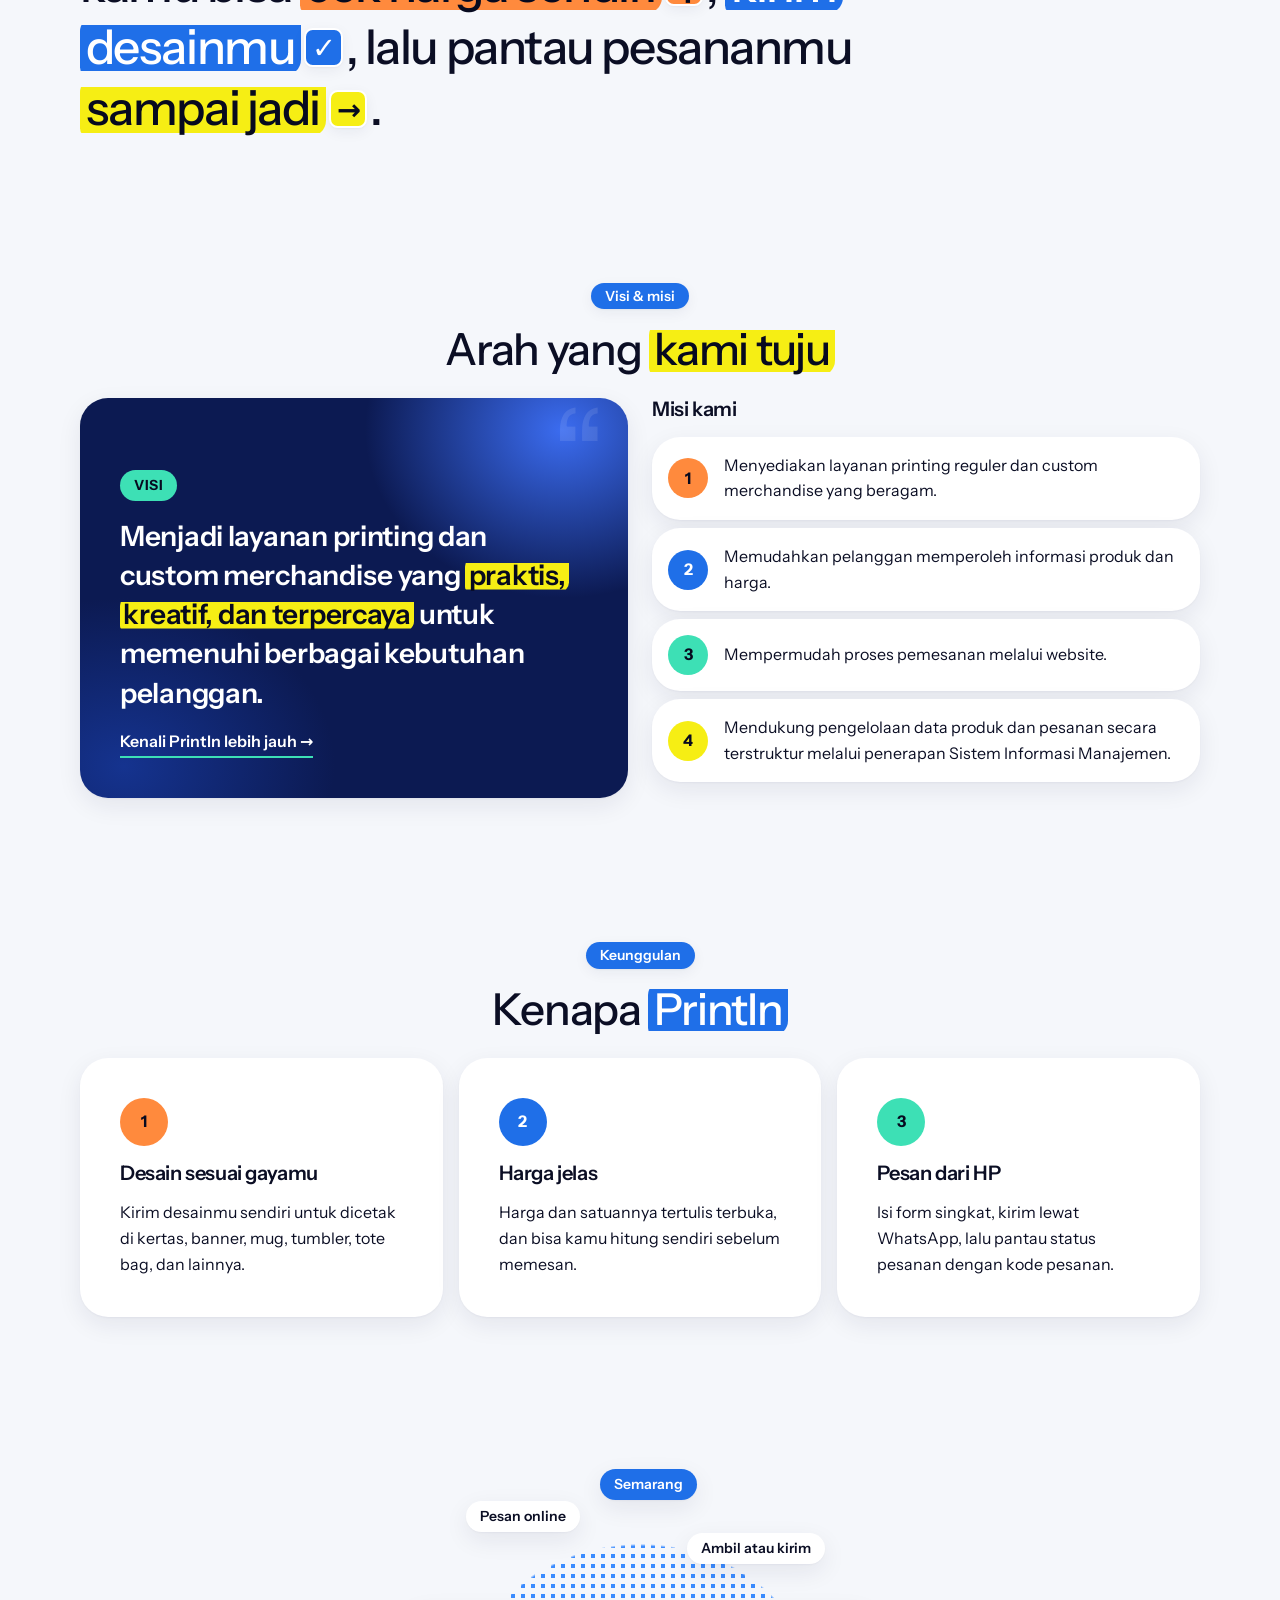
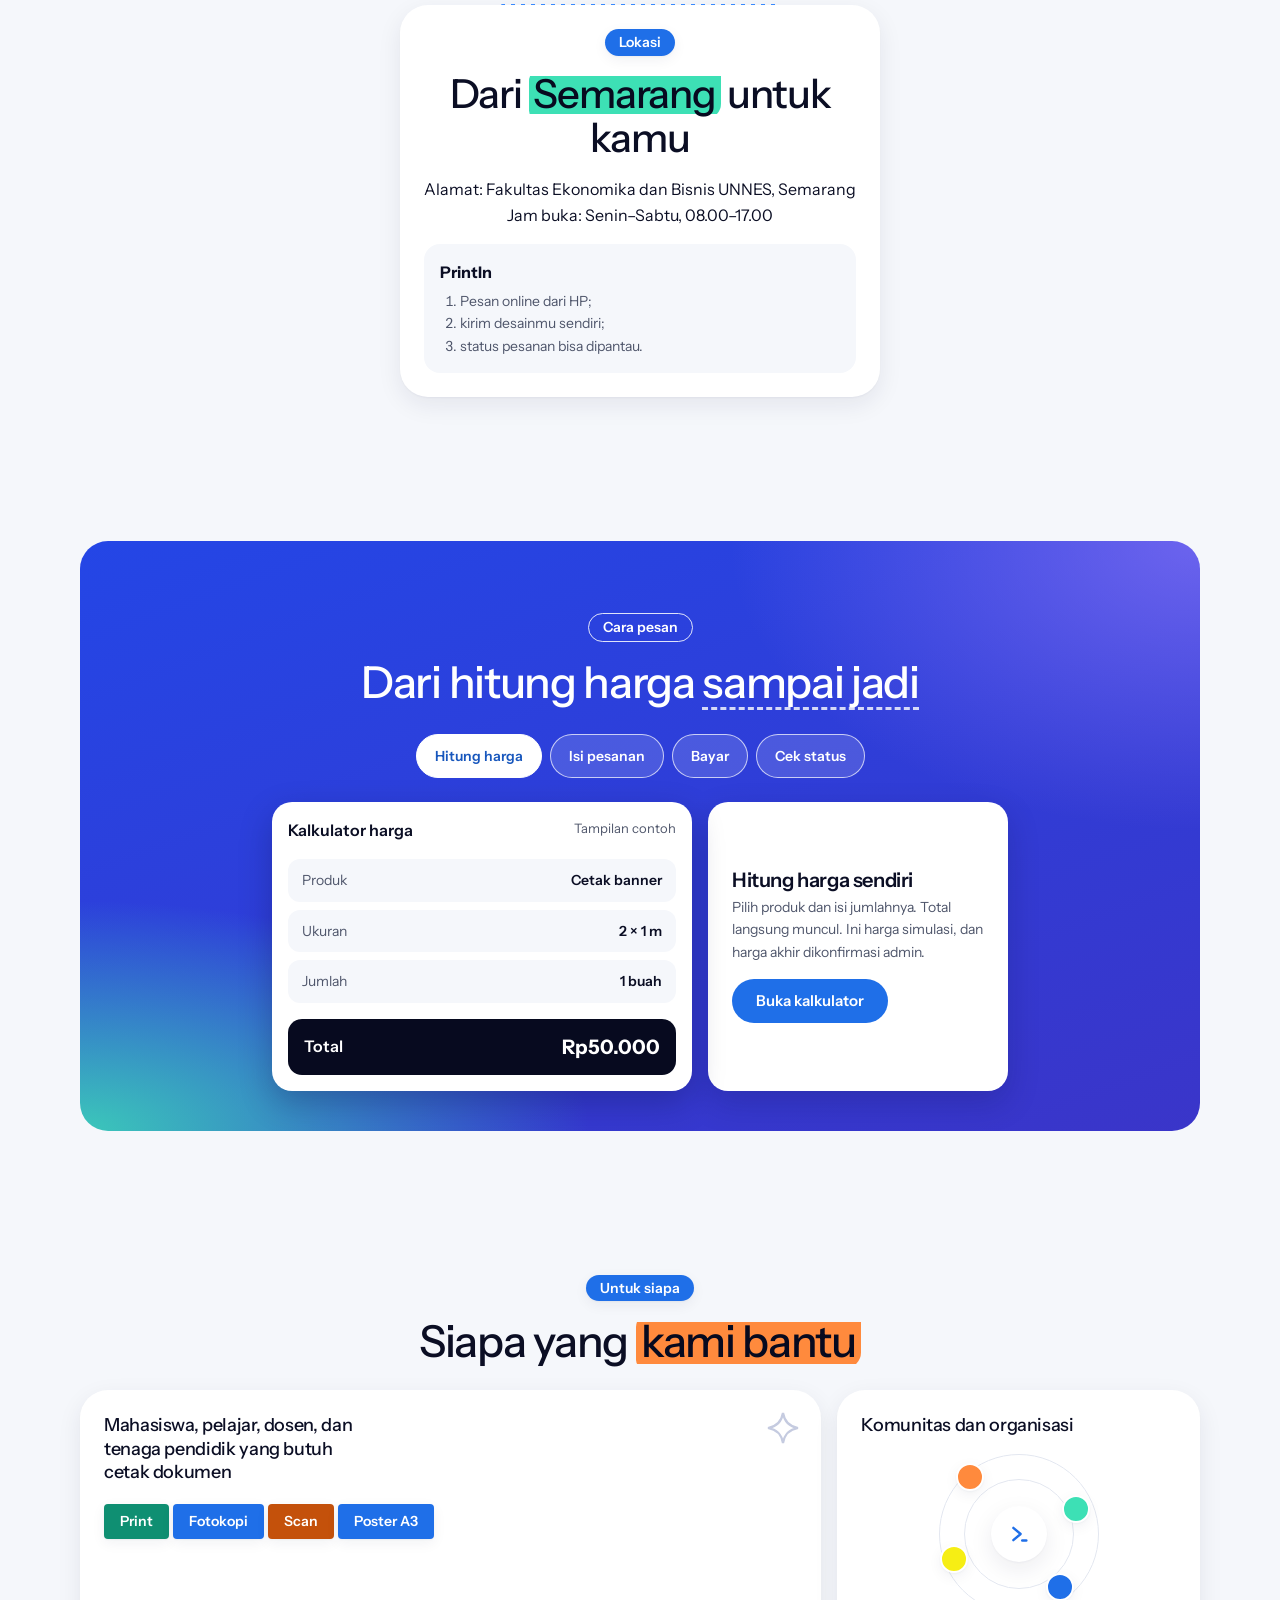
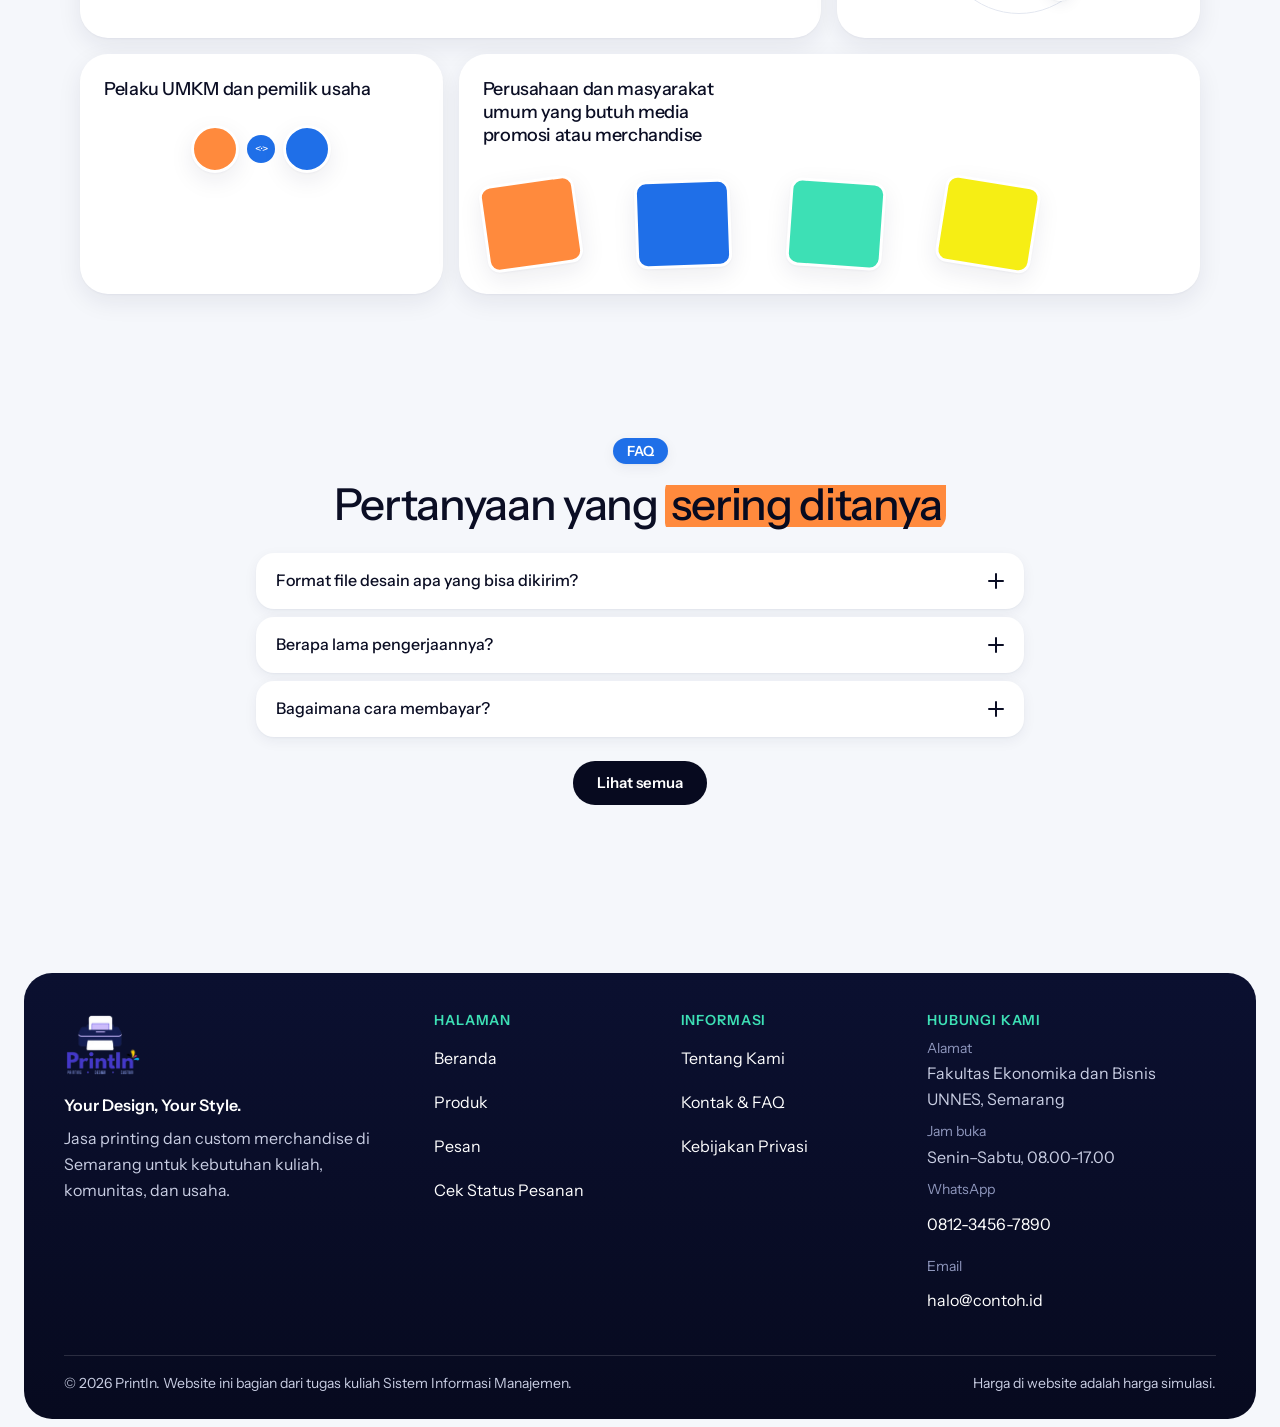
==== commit 0787bd2e: "feat: alur pembayaran, batal otomatis, struk cetak ulang, dan maskot chatbot Alur bayar (perlu deplo" ====
--- a/index.html
+++ b/index.html
@@ -6,7 +6,7 @@
   <title>PrintIn — Your Design, Your Style</title>
   <meta name="description" content="PrintIn, jasa printing dan custom merchandise di Semarang. Lihat katalog, hitung harga, kirim desainmu, dan pantau pesanan dari HP.">
   <script>document.documentElement.classList.add('js')</script>
-  <link rel="stylesheet" href="css/style.css?v=7">
+  <link rel="stylesheet" href="css/style.css?v=9">
   <link rel="icon" type="image/png" href="img/printin-logo.png">
 </head>
 <body>
@@ -370,7 +370,7 @@
   </footer>
 
   <script src="js/config.js"></script>
-  <script src="js/main.js?v=3"></script>
-  <script src="js/chatbot.js?v=4"></script>
+  <script src="js/main.js?v=4"></script>
+  <script src="js/chatbot.js?v=7"></script>
 </body>
 </html>
--- a/css/style.css
+++ b/css/style.css
@@ -3395,6 +3395,41 @@
   margin-top: var(--spasi-2);
 }
 
+/* Status pembayaran di halaman Bayar: menunggu (kuning), lunas (hijau), batal (merah) */
+.status-bayar {
+  display: grid;
+  gap: 0.125rem;
+  margin: 0 0 var(--spasi-3);
+  padding: 0.75rem 1rem;
+  border-radius: var(--radius-kecil);
+  background: #fff4d6;
+  color: #7a4b00;
+}
+
+.status-bayar[hidden],
+#blok-qris[hidden] {
+  display: none;
+}
+
+.status-bayar strong {
+  font-size: var(--teks-besar);
+  font-variant-numeric: tabular-nums;
+}
+
+.status-bayar.status-lunas {
+  background: #e5f6ee;
+  color: #0a4d2b;
+}
+
+.status-bayar.status-batal {
+  background: #fde8e8;
+  color: #9b1c1c;
+}
+
+#catatan-simulasi {
+  margin-top: var(--spasi-2);
+}
+
 .cek-kode {
   margin-bottom: var(--spasi-3);
 }
@@ -3920,14 +3955,91 @@
 }
 
 /* Chatbot FAQ (F-13) */
+/* Tombol chatbot: maskot asisten PrintIn beranimasi + gelembung "Hai!" yang sesekali muncul */
 .btn-bot {
-  background: var(--navy);
-  color: #fff;
-}
-
-.btn-bot svg {
-  width: 1.625rem;
-  height: 1.625rem;
+  padding: 0;
+  background: linear-gradient(160deg, #3b8cff, var(--biru-gelap));
+  color: #fff;
+}
+
+.btn-bot .bot-maskot {
+  width: 100%;
+  height: 100%;
+  clip-path: circle(50%);
+}
+
+.bot-kepala {
+  transform-box: view-box;
+  transform-origin: 32px 44px;
+  animation: bot-goyang 4s ease-in-out infinite;
+}
+
+.bot-mata {
+  transform-box: view-box;
+  transform-origin: 32px 30px;
+  animation: bot-kedip 4.5s infinite;
+}
+
+.bot-tangan {
+  transform-box: view-box;
+  transform-origin: 48px 56px;
+  animation: bot-lambai 3s ease-in-out infinite;
+}
+
+.bot-gelembung {
+  position: absolute;
+  right: calc(100% + 0.375rem);
+  top: 0.25rem;
+  padding: 0.125rem 0.625rem;
+  border-radius: 999px 999px 0.25rem 999px;
+  background: var(--kuning);
+  color: var(--navy);
+  font-size: var(--teks-kecil);
+  font-weight: 800;
+  white-space: nowrap;
+  box-shadow: 0 4px 12px rgba(10, 15, 60, 0.25);
+  pointer-events: none;
+  transform-origin: right bottom;
+  animation: bot-sapa 7s ease-in-out infinite;
+}
+
+/* Saat disorot (label muncul) atau panel terbuka, gelembung disembunyikan */
+.btn-bot:hover .bot-gelembung,
+.btn-bot:focus-visible .bot-gelembung,
+.btn-bot[aria-expanded="true"] .bot-gelembung {
+  display: none;
+}
+
+@keyframes bot-goyang {
+  0%, 100% { transform: rotate(0); }
+  25% { transform: rotate(-5deg); }
+  75% { transform: rotate(5deg); }
+}
+
+@keyframes bot-kedip {
+  0%, 92%, 100% { transform: scaleY(1); }
+  95% { transform: scaleY(0.1); }
+}
+
+@keyframes bot-lambai {
+  0%, 60%, 100% { transform: rotate(0); }
+  70%, 90% { transform: rotate(-22deg); }
+  80% { transform: rotate(8deg); }
+}
+
+@keyframes bot-sapa {
+  0%, 55%, 100% { opacity: 0; transform: scale(0.6); }
+  62%, 90% { opacity: 1; transform: scale(1); }
+}
+
+/* Avatar di kepala panel memakai maskot yang sama (tanpa animasi agar tidak ramai) */
+.panel-bot-avatar .bot-maskot {
+  width: 100%;
+  height: 100%;
+}
+
+.panel-bot-avatar .bot-maskot * {
+  animation: none;
 }
 
 /* Mobile: panel menutupi tombol melayang hampir selebar layar (tombol tutup ada di kepala panel) */
@@ -3967,7 +4079,8 @@
   flex-shrink: 0;
   width: 2.5rem;
   height: 2.5rem;
-  background: var(--kuning);
+  overflow: hidden;
+  background: linear-gradient(160deg, #3b8cff, var(--biru-gelap));
   color: var(--navy);
   border-radius: 50%;
   font-weight: 800;
